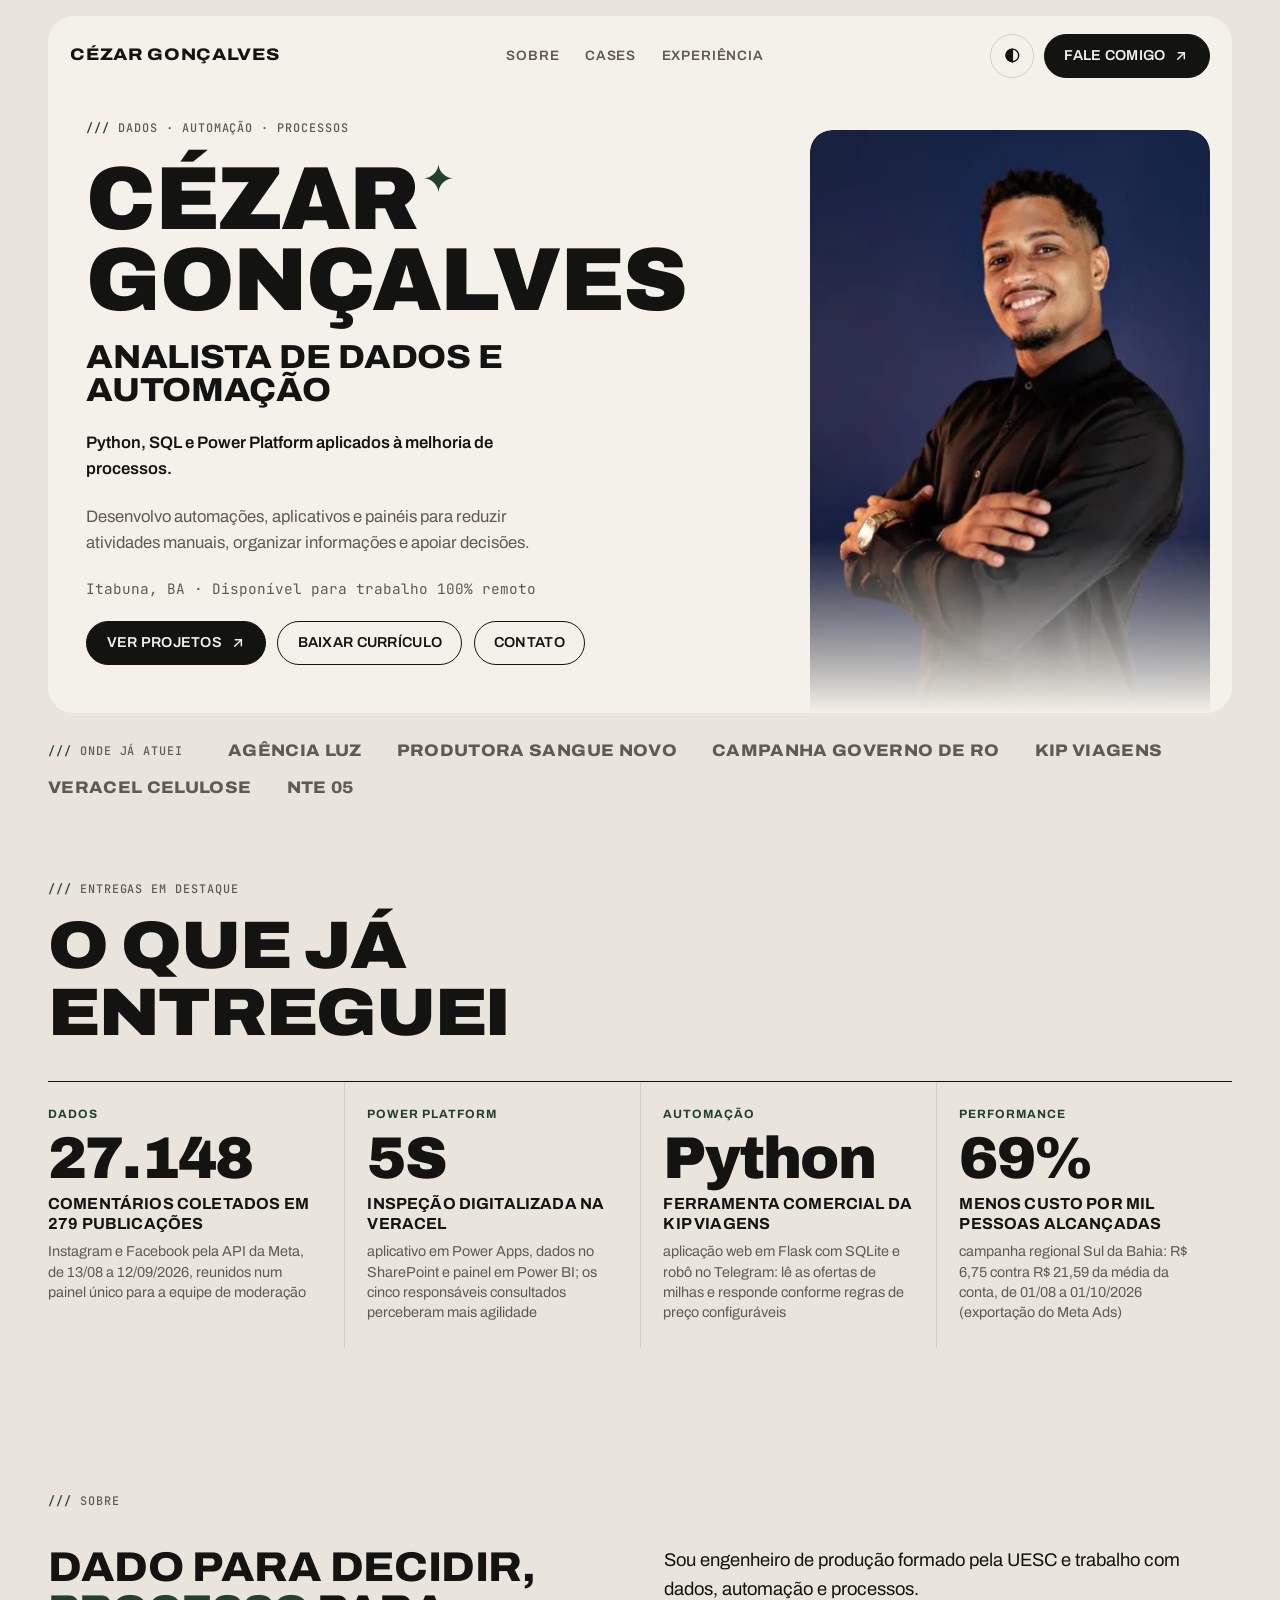
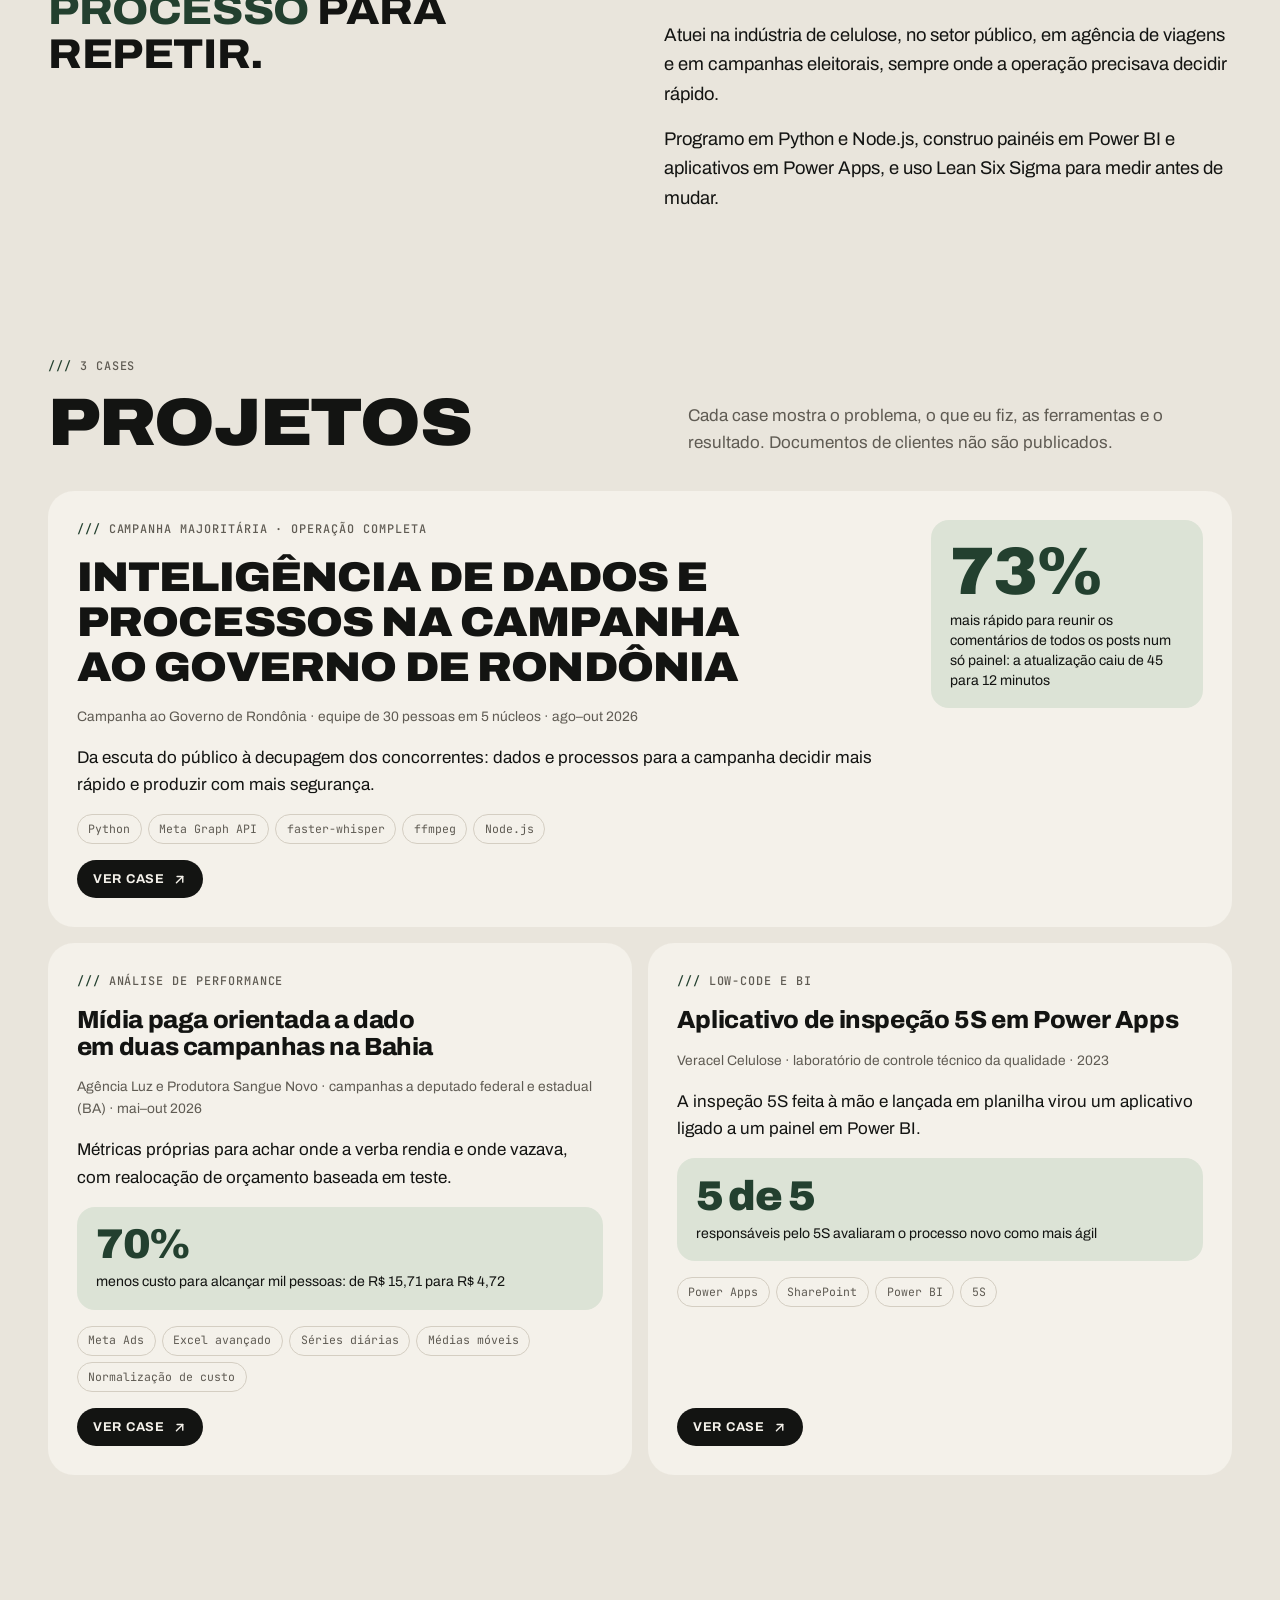
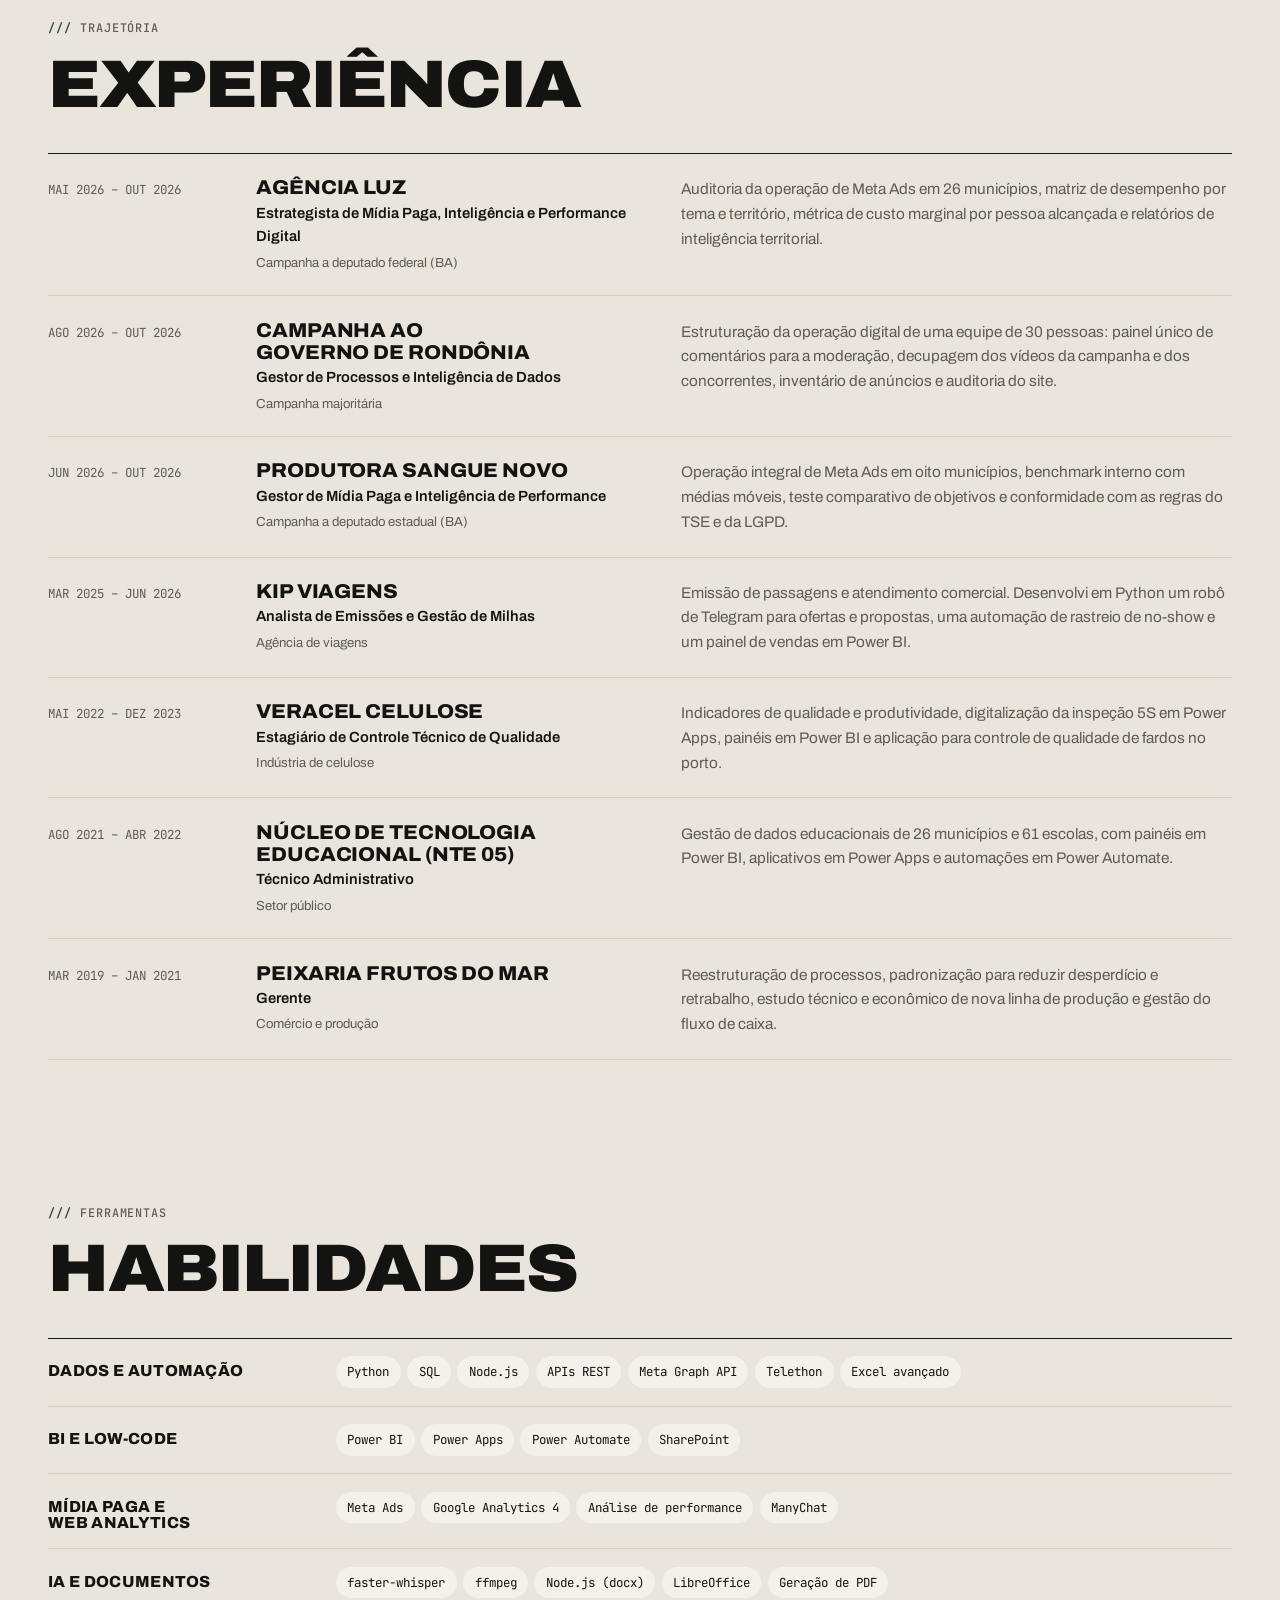
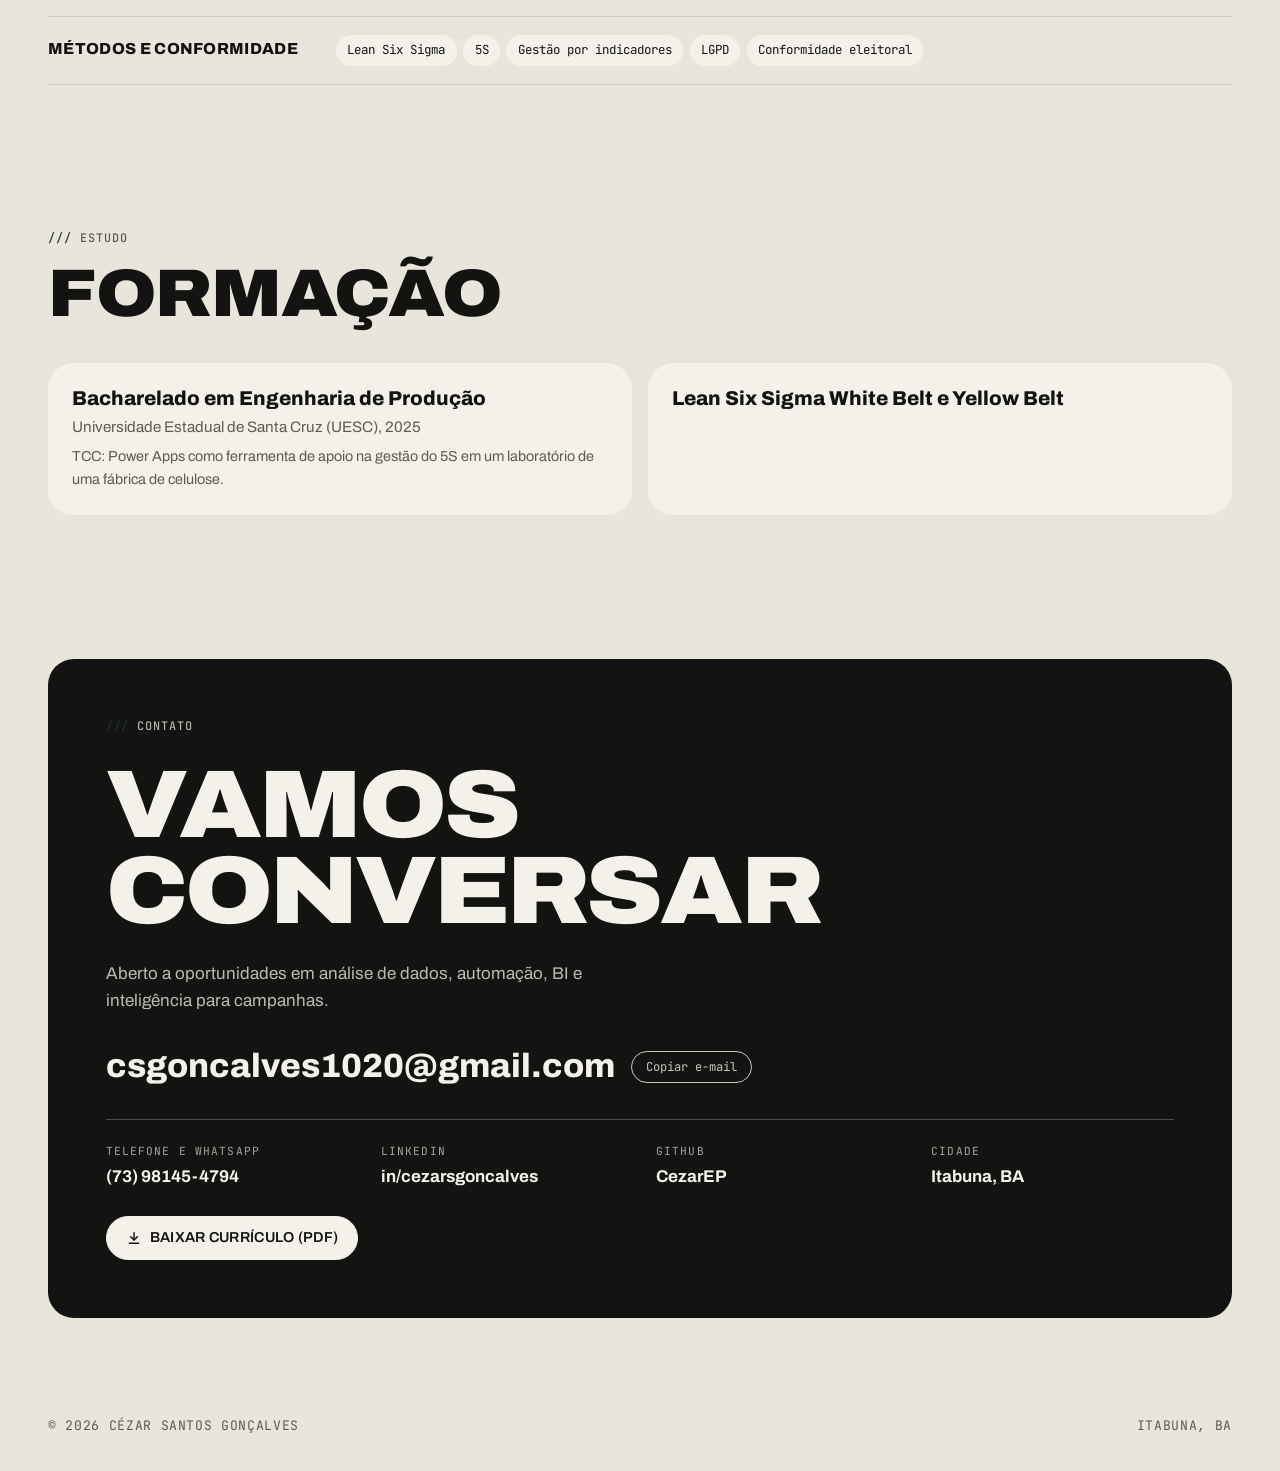
==== index.html @ 94d11a5c "Primeira tela: novo posicionamento e destaques por competência Título Analista de Dados e Automação," ====
<!doctype html>
<html lang="pt-BR">
<head>
<meta charset="utf-8">
<meta name="viewport" content="width=device-width, initial-scale=1, viewport-fit=cover">
<title>Cézar Santos Gonçalves · Analista de Dados e Automação</title>
<meta name="description" content="Portfólio de Cézar Santos Gonçalves, analista de dados e automação: Python, SQL, Power BI, Power Apps e melhoria de processos. Disponível para trabalho remoto.">
<link rel="canonical" href="https://cezarep.github.io/">
<meta property="og:type" content="website">
<meta property="og:locale" content="pt_BR">
<meta property="og:title" content="Cézar Santos Gonçalves · Analista de Dados e Automação">
<meta property="og:description" content="Portfólio de Cézar Santos Gonçalves, analista de dados e automação: Python, SQL, Power BI, Power Apps e melhoria de processos. Disponível para trabalho remoto.">
<meta property="og:url" content="https://cezarep.github.io/">
<meta property="og:image" content="https://cezarep.github.io/assets/og.jpg">
<meta property="og:image:width" content="1200">
<meta property="og:image:height" content="630">
<meta name="twitter:card" content="summary_large_image">
<meta name="theme-color" content="#E9E5DC">
<link rel="icon" href="assets/favicon.svg" type="image/svg+xml">
<script>try{var t=localStorage.getItem("tema");if(t)document.documentElement.setAttribute("data-theme",t)}catch(e){}</script>
<link rel="preconnect" href="https://fonts.googleapis.com">
<link rel="preconnect" href="https://fonts.gstatic.com" crossorigin>
<link rel="stylesheet" href="https://fonts.googleapis.com/css2?family=Archivo:ital,wdth,wght@0,62..125,400..900;1,100,400&family=JetBrains+Mono:wght@400;500&display=swap">
<link rel="stylesheet" href="assets/estilo.css">
</head>
<body>
<a class="pular" href="#conteudo">Pular para o conteúdo</a>

<header class="topo"><div class="wrap"><div class="cartao">
<div class="nav">
<a class="marca" href="./">Cézar Gonçalves</a>
<nav class="menu" aria-label="Principal"><a href="#sobre">Sobre</a><a href="#cases">Cases</a><a href="#experiencia">Experiência</a></nav>
<div class="nav-acoes"><button class="tema" type="button" aria-label="Alternar tema"><svg viewBox="0 0 24 24" fill="none" stroke="currentColor" stroke-width="2" aria-hidden="true"><circle cx="12" cy="12" r="9"/><path d="M12 3a9 9 0 0 0 0 18z" fill="currentColor"/></svg></button><a class="pill" href="#contato">Fale comigo <svg viewBox="0 0 24 24" fill="none" stroke="currentColor" stroke-width="2.2" stroke-linecap="round" stroke-linejoin="round" aria-hidden="true"><path d="M7 17 17 7"/><path d="M8 7h9v9"/></svg></a></div>
</div>
<div class="hero-grid" id="conteudo">
<div class="hero-txt">
<span class="rotulo">Dados · automação · processos</span>
<h1 class="nome"><span>Cézar<span class="brilho" aria-hidden="true">✦</span></span><span>Gonçalves</span></h1>
<p class="cargo">Analista de Dados e Automação</p>
<p class="complemento">Python, SQL e Power Platform aplicados à melhoria de processos.</p>
<p class="proposta">Desenvolvo automações, aplicativos e painéis para reduzir atividades manuais, organizar informações e apoiar decisões.</p>
<p class="local">Itabuna, BA · Disponível para trabalho 100% remoto</p>
<div class="acoes"><a class="pill" href="#cases">Ver projetos <svg viewBox="0 0 24 24" fill="none" stroke="currentColor" stroke-width="2.2" stroke-linecap="round" stroke-linejoin="round" aria-hidden="true"><path d="M7 17 17 7"/><path d="M8 7h9v9"/></svg></a><a class="pill vazada" href="assets/curriculo-cezar-santos-goncalves.pdf" download>Baixar currículo</a><a class="pill vazada" href="#contato">Contato</a></div>
</div>
<figure class="hero-foto">
<picture>
<source type="image/webp" srcset="assets/foto-220.webp 220w, assets/foto-440.webp 440w" sizes="(max-width: 820px) 272px, 400px">
<img src="assets/foto-440.jpg" width="440" height="641" alt="Foto de Cézar Santos Gonçalves, de camisa preta e braços cruzados, sorrindo" fetchpriority="high">
</picture>
</figure>
</div>
</div>
<div class="empresas"><span class="rotulo">Onde já atuei</span><span class="e">Agência Luz</span><span class="e">Produtora Sangue Novo</span><span class="e">Campanha Governo de RO</span><span class="e">KIP Viagens</span><span class="e">Veracel Celulose</span><span class="e">NTE 05</span></div>
</div></header>

<main>
<section class="secao metricas" aria-label="Entregas em destaque"><div class="wrap">
<div class="cabeca"><div><span class="rotulo">Entregas em destaque</span><h2>O que já entreguei</h2></div></div>
<ul><li><span class="area">Dados</span><span class="valor">27.148</span><span class="titulo">comentários coletados em 279 publicações</span><span class="legenda">Instagram e Facebook pela API da Meta, de 13/08 a 12/09/2026, reunidos num painel único para a equipe de moderação</span></li><li><span class="area">Power Platform</span><span class="valor">5S</span><span class="titulo">inspeção digitalizada na Veracel</span><span class="legenda">aplicativo em Power Apps, dados no SharePoint e painel em Power BI; os cinco responsáveis consultados perceberam mais agilidade</span></li><li><span class="area">Automação</span><span class="valor">Python</span><span class="titulo">ferramenta comercial da KIP Viagens</span><span class="legenda">aplicação web em Flask com SQLite e robô no Telegram: lê as ofertas de milhas e responde conforme regras de preço configuráveis</span></li><li><span class="area">Performance</span><span class="valor">69%</span><span class="titulo">menos custo por mil pessoas alcançadas</span><span class="legenda">campanha regional Sul da Bahia: R$ 6,75 contra R$ 21,59 da média da conta, de 01/08 a 01/10/2026 (exportação do Meta Ads)</span></li></ul>
</div></section>

<section class="secao" id="sobre"><div class="wrap">
<div class="cabeca"><div><span class="rotulo">Sobre</span></div></div>
<div class="sobre"><p class="frase">Dado para decidir, <em>processo</em> para repetir.</p><div class="sobre-texto"><p>Sou engenheiro de produção formado pela UESC e trabalho com dados, automação e processos.</p><p>Atuei na indústria de celulose, no setor público, em agência de viagens e em campanhas eleitorais, sempre onde a operação precisava decidir rápido.</p><p>Programo em Python e Node.js, construo painéis em Power BI e aplicativos em Power Apps, e uso Lean Six Sigma para medir antes de mudar.</p></div></div>
</div></section>

<section class="secao" id="cases"><div class="wrap">
<div class="cabeca"><div><span class="rotulo">3 cases</span><h2>Projetos</h2></div><p class="intro">Cada case mostra o problema, o que eu fiz, as ferramentas e o resultado. Documentos de clientes não são publicados.</p></div>
<div class="cases"><article class="card principal"><div class="corpo"><span class="rotulo">Campanha majoritária · operação completa</span>
<h3><a href="cases/campanha-rondonia.html">Inteligência de dados e processos na campanha ao Governo de Rondônia</a></h3>
<p class="contexto">Campanha ao Governo de Rondônia · equipe de 30 pessoas em 5 núcleos · ago–out 2026</p>
<p class="resumo">Da escuta do público à decupagem dos concorrentes: dados e processos para a campanha decidir mais rápido e produzir com mais segurança.</p></div><div class="destaque"><span class="valor">73%</span><span class="legenda">mais rápido para reunir os comentários de todos os posts num só painel: a atualização caiu de 45 para 12 minutos</span></div><div class="fim"><ul class="chips"><li>Python</li><li>Meta Graph API</li><li>faster-whisper</li><li>ffmpeg</li><li>Node.js</li></ul><span class="ver" aria-hidden="true">Ver case <svg viewBox="0 0 24 24" fill="none" stroke="currentColor" stroke-width="2.2" stroke-linecap="round" stroke-linejoin="round" aria-hidden="true"><path d="M7 17 17 7"/><path d="M8 7h9v9"/></svg></span></div></article><article class="card"><span class="rotulo">Análise de performance</span>
<h3><a href="cases/midia-paga.html">Mídia paga orientada a dado em duas campanhas na Bahia</a></h3>
<p class="contexto">Agência Luz e Produtora Sangue Novo · campanhas a deputado federal e estadual (BA) · mai–out 2026</p>
<p class="resumo">Métricas próprias para achar onde a verba rendia e onde vazava, com realocação de orçamento baseada em teste.</p><div class="destaque"><span class="valor">70%</span><span class="legenda">menos custo para alcançar mil pessoas: de R$ 15,71 para R$ 4,72</span></div><ul class="chips"><li>Meta Ads</li><li>Excel avançado</li><li>Séries diárias</li><li>Médias móveis</li><li>Normalização de custo</li></ul><span class="ver" aria-hidden="true">Ver case <svg viewBox="0 0 24 24" fill="none" stroke="currentColor" stroke-width="2.2" stroke-linecap="round" stroke-linejoin="round" aria-hidden="true"><path d="M7 17 17 7"/><path d="M8 7h9v9"/></svg></span></article><article class="card"><span class="rotulo">Low-code e BI</span>
<h3><a href="cases/inspecao-5s.html">Aplicativo de inspeção 5S em Power Apps</a></h3>
<p class="contexto">Veracel Celulose · laboratório de controle técnico da qualidade · 2023</p>
<p class="resumo">A inspeção 5S feita à mão e lançada em planilha virou um aplicativo ligado a um painel em Power BI.</p><div class="destaque"><span class="valor">5 de 5</span><span class="legenda">responsáveis pelo 5S avaliaram o processo novo como mais ágil</span></div><ul class="chips"><li>Power Apps</li><li>SharePoint</li><li>Power BI</li><li>5S</li></ul><span class="ver" aria-hidden="true">Ver case <svg viewBox="0 0 24 24" fill="none" stroke="currentColor" stroke-width="2.2" stroke-linecap="round" stroke-linejoin="round" aria-hidden="true"><path d="M7 17 17 7"/><path d="M8 7h9v9"/></svg></span></article></div>
</div></section>

<section class="secao" id="experiencia"><div class="wrap">
<div class="cabeca"><div><span class="rotulo">Trajetória</span><h2>Experiência</h2></div></div>
<ol class="tempo"><li><span class="periodo">mai 2026 – out 2026</span><div class="quem"><h3>Agência Luz</h3>
<span class="cargo-x">Estrategista de Mídia Paga, Inteligência e Performance Digital</span><span class="ctx">Campanha a deputado federal (BA)</span></div><p>Auditoria da operação de Meta Ads em 26 municípios, matriz de desempenho por tema e território, métrica de custo marginal por pessoa alcançada e relatórios de inteligência territorial.</p></li><li><span class="periodo">ago 2026 – out 2026</span><div class="quem"><h3>Campanha ao Governo de Rondônia</h3>
<span class="cargo-x">Gestor de Processos e Inteligência de Dados</span><span class="ctx">Campanha majoritária</span></div><p>Estruturação da operação digital de uma equipe de 30 pessoas: painel único de comentários para a moderação, decupagem dos vídeos da campanha e dos concorrentes, inventário de anúncios e auditoria do site.</p></li><li><span class="periodo">jun 2026 – out 2026</span><div class="quem"><h3>Produtora Sangue Novo</h3>
<span class="cargo-x">Gestor de Mídia Paga e Inteligência de Performance</span><span class="ctx">Campanha a deputado estadual (BA)</span></div><p>Operação integral de Meta Ads em oito municípios, benchmark interno com médias móveis, teste comparativo de objetivos e conformidade com as regras do TSE e da LGPD.</p></li><li><span class="periodo">mar 2025 – jun 2026</span><div class="quem"><h3>KIP Viagens</h3>
<span class="cargo-x">Analista de Emissões e Gestão de Milhas</span><span class="ctx">Agência de viagens</span></div><p>Emissão de passagens e atendimento comercial. Desenvolvi em Python um robô de Telegram para ofertas e propostas, uma automação de rastreio de no-show e um painel de vendas em Power BI.</p></li><li><span class="periodo">mai 2022 – dez 2023</span><div class="quem"><h3>Veracel Celulose</h3>
<span class="cargo-x">Estagiário de Controle Técnico de Qualidade</span><span class="ctx">Indústria de celulose</span></div><p>Indicadores de qualidade e produtividade, digitalização da inspeção 5S em Power Apps, painéis em Power BI e aplicação para controle de qualidade de fardos no porto.</p></li><li><span class="periodo">ago 2021 – abr 2022</span><div class="quem"><h3>Núcleo de Tecnologia Educacional (NTE 05)</h3>
<span class="cargo-x">Técnico Administrativo</span><span class="ctx">Setor público</span></div><p>Gestão de dados educacionais de 26 municípios e 61 escolas, com painéis em Power BI, aplicativos em Power Apps e automações em Power Automate.</p></li><li><span class="periodo">mar 2019 – jan 2021</span><div class="quem"><h3>Peixaria Frutos do Mar</h3>
<span class="cargo-x">Gerente</span><span class="ctx">Comércio e produção</span></div><p>Reestruturação de processos, padronização para reduzir desperdício e retrabalho, estudo técnico e econômico de nova linha de produção e gestão do fluxo de caixa.</p></li></ol>
</div></section>

<section class="secao" id="habilidades"><div class="wrap">
<div class="cabeca"><div><span class="rotulo">Ferramentas</span><h2>Habilidades</h2></div></div>
<div class="grupos"><div class="grupo"><h3>Dados e automação</h3><ul class="chips"><li>Python</li><li>SQL</li><li>Node.js</li><li>APIs REST</li><li>Meta Graph API</li><li>Telethon</li><li>Excel avançado</li></ul></div><div class="grupo"><h3>BI e low-code</h3><ul class="chips"><li>Power BI</li><li>Power Apps</li><li>Power Automate</li><li>SharePoint</li></ul></div><div class="grupo"><h3>Mídia paga e web analytics</h3><ul class="chips"><li>Meta Ads</li><li>Google Analytics 4</li><li>Análise de performance</li><li>ManyChat</li></ul></div><div class="grupo"><h3>IA e documentos</h3><ul class="chips"><li>faster-whisper</li><li>ffmpeg</li><li>Node.js (docx)</li><li>LibreOffice</li><li>Geração de PDF</li></ul></div><div class="grupo"><h3>Métodos e conformidade</h3><ul class="chips"><li>Lean Six Sigma</li><li>5S</li><li>Gestão por indicadores</li><li>LGPD</li><li>Conformidade eleitoral</li></ul></div></div>
</div></section>

<section class="secao" id="formacao"><div class="wrap">
<div class="cabeca"><div><span class="rotulo">Estudo</span><h2>Formação</h2></div></div>
<ul class="formacao"><li><h3>Bacharelado em Engenharia de Produção</h3><span class="inst">Universidade Estadual de Santa Cruz (UESC), 2025</span><span class="det">TCC: Power Apps como ferramenta de apoio na gestão do 5S em um laboratório de uma fábrica de celulose.</span></li><li><h3>Lean Six Sigma White Belt e Yellow Belt</h3></li></ul>
</div></section>

<section class="secao" id="contato"><div class="wrap"><div class="contato-bloco">
<span class="rotulo">Contato</span>
<h2>Vamos<br>conversar</h2>
<p class="intro">Aberto a oportunidades em análise de dados, automação, BI e inteligência para campanhas.</p>
<div class="email-linha"><a class="email" href="mailto:csgoncalves1020@gmail.com">csgoncalves1020@gmail.com</a><button class="copiar" type="button" data-copiar="csgoncalves1020@gmail.com">Copiar e-mail</button></div>
<ul class="canais">
<li><span class="k">Telefone e WhatsApp</span><a href="https://wa.me/5573981454794" target="_blank" rel="noopener">(73) 98145-4794</a></li>
<li><span class="k">LinkedIn</span><a href="https://www.linkedin.com/in/cezarsgoncalves/" target="_blank" rel="noopener">in/cezarsgoncalves</a></li>
<li><span class="k">GitHub</span><a href="https://github.com/CezarEP" target="_blank" rel="noopener">CezarEP</a></li>
<li><span class="k">Cidade</span><span class="v">Itabuna, BA</span></li>
</ul>
<a class="pill" href="assets/curriculo-cezar-santos-goncalves.pdf" download><svg viewBox="0 0 24 24" fill="none" stroke="currentColor" stroke-width="2.2" stroke-linecap="round" stroke-linejoin="round" aria-hidden="true"><path d="M12 4v11"/><path d="m7 10 5 5 5-5"/><path d="M5 20h14"/></svg> Baixar currículo (PDF)</a>
</div></div></section>
</main>
<script type="application/ld+json">{"@context": "https://schema.org", "@type": "Person", "name": "Cézar Santos Gonçalves", "jobTitle": "Analista de Dados e Automação", "url": "https://cezarep.github.io/", "email": "mailto:csgoncalves1020@gmail.com", "image": "https://cezarep.github.io/assets/foto-440.jpg", "address": {"@type": "PostalAddress", "addressLocality": "Itabuna", "addressRegion": "BA", "addressCountry": "BR"}, "alumniOf": "Universidade Estadual de Santa Cruz", "sameAs": ["https://www.linkedin.com/in/cezarsgoncalves/", "https://github.com/CezarEP"]}</script>
<footer class="rodape"><div class="wrap">
<span>© 2026 Cézar Santos Gonçalves</span>
<span>Itabuna, BA</span>
</div></footer>
<script src="assets/site.js" defer></script>
</body>
</html>
---- assets/estilo.css ----
/* Layout: editorial em papel creme. Abertura num cartão arredondado com o nome em caixa-alta gigante ao lado da foto em P&B,
   selo circular preto e rótulos "///". Corpo em coluna com cartões claros, números grandes e um bloco de contato escuro. */
:root {
  --bg: #E9E5DC;
  --card: #F4F1EA;
  --ink: #131412;
  --muted: #5F5B53;
  --line: #D4CEC2;
  --accent: #23402F;          /* verde-escuro */
  --accent-soft: #DCE3D6;
  --pill-bg: #131412;
  --pill-fg: #F4F1EA;
  --display: "Archivo", "Arial Black", "Segoe UI", system-ui, sans-serif;
  --body: "Archivo", "Segoe UI", system-ui, -apple-system, sans-serif;
  --mono: "JetBrains Mono", ui-monospace, Consolas, Menlo, monospace;
  --raio: 26px;
}
@media (prefers-color-scheme: dark) {
  :root:not([data-theme="light"]) {
    --bg: #11120F; --card: #1A1C18; --ink: #ECE8DF; --muted: #A39E93; --line: #2E302A;
    --accent: #9CC2A6; --accent-soft: #23302A; --pill-bg: #ECE8DF; --pill-fg: #131412;
    color-scheme: dark;
  }
}
:root[data-theme="dark"] {
  --bg: #11120F; --card: #1A1C18; --ink: #ECE8DF; --muted: #A39E93; --line: #2E302A;
  --accent: #9CC2A6; --accent-soft: #23302A; --pill-bg: #ECE8DF; --pill-fg: #131412;
  color-scheme: dark;
}

*, *::before, *::after { box-sizing: border-box; }
html { scroll-behavior: smooth; }
@media (prefers-reduced-motion: reduce) { html { scroll-behavior: auto; } * { transition: none !important; animation: none !important; } }
body { margin: 0; background: var(--bg); color: var(--ink); font-family: var(--body); font-size: 1.0625rem; line-height: 1.6; -webkit-font-smoothing: antialiased; }
img { max-width: 100%; height: auto; display: block; }
a { color: inherit; }
h1, h2, h3 { font-family: var(--display); line-height: 1; margin: 0; text-wrap: balance; }
p, ul, ol { margin: 0; }
:focus-visible { outline: 2px solid var(--accent); outline-offset: 3px; border-radius: 6px; }
.pular { position: absolute; left: -9999px; }
.pular:focus { left: 16px; top: 16px; z-index: 10; background: var(--card); color: var(--ink); padding: .5rem .9rem; }

.wrap { max-width: 76rem; margin: 0 auto; padding-left: max(16px, env(safe-area-inset-left, 0px)); padding-right: max(16px, env(safe-area-inset-right, 0px)); }
.rotulo { font-family: var(--mono); font-size: .74rem; letter-spacing: .08em; text-transform: uppercase; font-weight: 500; color: var(--muted); }
.rotulo::before { content: "/// "; color: var(--accent); }

/* Pílulas e botões */
.pill { display: inline-flex; align-items: center; gap: .5rem; min-height: 2.75rem; padding: .6rem 1.2rem; border-radius: 999px; background: var(--pill-bg); color: var(--pill-fg); font-weight: 600; font-size: .9rem; text-decoration: none; letter-spacing: .02em; text-transform: uppercase; border: 1px solid var(--pill-bg); cursor: pointer; font-family: var(--body); }
.pill:hover { background: var(--accent); border-color: var(--accent); color: #F4F1EA; }
.pill.vazada { background: transparent; color: var(--ink); border-color: var(--ink); }
.pill.vazada:hover { background: var(--ink); color: var(--bg); }
.pill svg { width: 1rem; height: 1rem; flex: none; }

/* Cartão de abertura e barra de navegação */
.topo { padding-block: 16px 0; }
.cartao { background: var(--card); border-radius: var(--raio); position: relative; overflow: hidden; }
.nav { display: flex; align-items: center; justify-content: space-between; gap: 1rem; padding: 1.1rem 1.4rem; }
.marca { font-family: var(--display); font-weight: 800; font-size: 1.05rem; letter-spacing: .04em; text-transform: uppercase; text-decoration: none; font-variation-settings: "wdth" 115; }
.menu { display: flex; gap: 1.6rem; font-size: .85rem; text-transform: uppercase; letter-spacing: .06em; font-weight: 600; }
.menu a { text-decoration: none; color: var(--muted); }
.menu a:hover { color: var(--ink); }
.nav-acoes { display: flex; align-items: center; gap: .6rem; }
.tema { background: transparent; border: 1px solid var(--line); color: var(--ink); border-radius: 999px; width: 2.75rem; height: 2.75rem; display: grid; place-items: center; cursor: pointer; }
.tema:hover { border-color: var(--ink); }
.tema svg { width: 1.05rem; height: 1.05rem; }
@media (max-width: 820px) { .menu { display: none; } }
@media (max-width: 420px) { .nav .pill { display: none; } }

/* Abertura */
.hero-grid { display: grid; grid-template-columns: 1.15fr .85fr; gap: 1rem 2rem; padding: 1.5rem 1.4rem 0 2.4rem; align-items: end; }
.hero-txt { display: flex; flex-direction: column; gap: 1.3rem; padding-bottom: 3rem; min-width: 0; position: relative; z-index: 2; }
.nome { font-size: clamp(2.5rem, 7vw, 5.8rem); font-weight: 900; text-transform: uppercase; letter-spacing: -.02em; line-height: .9; font-variation-settings: "wdth" 100; }
.nome > span { display: block; white-space: nowrap; }
.brilho { display: inline-block; color: var(--accent); font-size: .45em; vertical-align: .9em; margin-left: .1em; }
.cargo { font-family: var(--display); font-size: clamp(1.3rem, 2.6vw, 2.1rem); font-weight: 800; text-transform: uppercase; letter-spacing: -.01em; line-height: 1; font-variation-settings: "wdth" 108; }
.complemento { font-weight: 600; font-size: 1.04rem; max-width: 30rem; }
.proposta { max-width: 30rem; color: var(--muted); font-size: 1.04rem; }
.local { font-size: .9rem; color: var(--muted); font-family: var(--mono, monospace); }
.acoes { display: flex; flex-wrap: wrap; gap: .7rem; align-items: center; }
.hero-foto { position: relative; margin: 0; align-self: end; justify-self: end; width: min(100%, 25rem); }
.hero-foto img { width: 100%; border-radius: 22px 22px 0 0;
  -webkit-mask-image: linear-gradient(to bottom, #000 70%, transparent 100%); mask-image: linear-gradient(to bottom, #000 70%, transparent 100%); }
.selo { position: absolute; left: -3.2rem; bottom: 22%; width: 7.4rem; height: 7.4rem; border-radius: 50%; background: var(--pill-bg); color: var(--pill-fg); display: grid; place-items: center; text-align: center; text-decoration: none; font-weight: 800; font-size: .74rem; letter-spacing: .06em; text-transform: uppercase; line-height: 1.25; transition: transform .2s; box-shadow: 0 0 0 6px var(--card); }
.selo:hover { transform: rotate(-8deg) scale(1.04); background: var(--accent); color: #F4F1EA; }
.selo svg { width: 1rem; height: 1rem; margin: .2rem auto 0; display: block; }
.stat { position: absolute; right: 1rem; bottom: 1.4rem; background: var(--card); border-radius: 16px; padding: .7rem .9rem; display: flex; flex-direction: column; gap: .1rem; max-width: 11rem; }
.stat b { font-family: var(--display); font-size: 1.7rem; line-height: 1; font-weight: 900; }
.stat span { font-family: var(--mono); font-size: .68rem; text-transform: uppercase; letter-spacing: .05em; color: var(--muted); line-height: 1.3; }
@media (max-width: 820px) {
  .hero-grid { grid-template-columns: 1fr; padding: .5rem 1.2rem 0; }
  .hero-foto { order: -1; justify-self: center; width: min(100%, 17rem); }
  .selo { left: -1.2rem; width: 6.2rem; height: 6.2rem; font-size: .66rem; }
  .stat { right: -.6rem; }
  .hero-txt { padding-bottom: 2.2rem; }
}

/* Faixa de empresas */
.empresas { display: flex; flex-wrap: wrap; align-items: center; gap: .6rem 2.2rem; padding-block: 1.6rem .4rem; }
.empresas .rotulo { margin-right: .6rem; }
.empresas span.e { font-family: var(--display); font-weight: 800; font-size: 1.05rem; color: var(--muted); text-transform: uppercase; letter-spacing: .02em; font-variation-settings: "wdth" 108; }

/* Números */
.metricas ul { list-style: none; padding: 0; display: grid; grid-template-columns: repeat(4, 1fr); gap: 0; border-top: 1px solid var(--ink); }
.metricas li { padding: 1.4rem 1.4rem 1.6rem 0; display: flex; flex-direction: column; gap: .45rem; min-width: 0; }
.metricas li + li { padding-left: 1.4rem; border-left: 1px solid var(--line); }
.metricas .valor { font-family: var(--display); font-weight: 900; font-size: clamp(2.4rem, 4.6vw, 3.8rem); line-height: .95; letter-spacing: -.03em; font-variant-numeric: tabular-nums; }
.metricas .area { font-size: .75rem; font-weight: 700; text-transform: uppercase; letter-spacing: .08em; color: var(--accent); }
.metricas .titulo { font-weight: 700; font-size: 1rem; line-height: 1.25; text-transform: uppercase; letter-spacing: .01em; }
.metricas .legenda { font-size: .9rem; color: var(--muted); line-height: 1.4; }
@media (max-width: 900px) {
  .metricas ul { grid-template-columns: 1fr 1fr; }
  .metricas li:nth-child(3) { padding-left: 0; border-left: 0; }
  .metricas li:nth-child(n+3) { border-top: 1px solid var(--line); }
}
@media (max-width: 520px) {
  .metricas ul { grid-template-columns: 1fr; }
  .metricas li, .metricas li + li { padding-left: 0; border-left: 0; }
  .metricas li + li { border-top: 1px solid var(--line); }
}

/* Seções */
.secao { padding-block: 4.5rem; }
.cabeca { display: flex; flex-wrap: wrap; align-items: end; justify-content: space-between; gap: 1rem 2rem; margin-bottom: 2.2rem; }
.cabeca > div { display: flex; flex-direction: column; gap: .8rem; min-width: 0; max-width: 46rem; }
.cabeca h2 { font-size: clamp(2.2rem, 5.6vw, 4.2rem); font-weight: 900; text-transform: uppercase; letter-spacing: -.02em; font-variation-settings: "wdth" 110; }
.cabeca .intro { color: var(--muted); max-width: 34rem; }
.sobre { display: grid; grid-template-columns: 1fr 1fr; gap: 2rem 3rem; align-items: start; }
.sobre-texto { display: flex; flex-direction: column; gap: 1rem; font-size: 1.15rem; }
.sobre .frase { font-family: var(--display); font-size: clamp(1.7rem, 3.4vw, 2.6rem); font-weight: 800; line-height: 1.05; text-transform: uppercase; letter-spacing: -.01em; font-variation-settings: "wdth" 108; }
.sobre .frase em { font-style: normal; color: var(--accent); }
@media (max-width: 820px) { .sobre { grid-template-columns: 1fr; } }

/* Cartões de case */
.cases { display: grid; grid-template-columns: 1fr 1fr; gap: 1rem; }
.card { position: relative; background: var(--card); border-radius: var(--raio); padding: 1.8rem; display: flex; flex-direction: column; gap: 1rem; min-width: 0; transition: transform .2s; }
.card:hover { transform: translateY(-3px); }
.card.principal { grid-column: 1 / -1; display: grid; grid-template-columns: 1fr 17rem; grid-template-areas: "corpo destaque" "fim destaque"; gap: 1rem 3rem; align-items: start; }
.card.principal .corpo { grid-area: corpo; display: flex; flex-direction: column; gap: 1rem; min-width: 0; }
.card.principal .destaque { grid-area: destaque; }
.card.principal .fim { grid-area: fim; display: flex; flex-direction: column; gap: 1rem; min-width: 0; }
.card h3 { font-size: 1.55rem; font-weight: 800; letter-spacing: -.015em; line-height: 1.08; }
.card.principal h3 { font-size: clamp(1.8rem, 3.4vw, 2.6rem); font-weight: 900; text-transform: uppercase; letter-spacing: -.02em; font-variation-settings: "wdth" 108; }
.card h3 a { text-decoration: none; }
.card h3 a::after { content: ""; position: absolute; inset: 0; border-radius: var(--raio); }
.card .contexto { font-size: .86rem; color: var(--muted); }
.destaque { display: flex; flex-direction: column; gap: .4rem; padding: 1.1rem 1.2rem; background: var(--accent-soft); border-radius: 18px; }
.destaque .valor { font-family: var(--display); font-weight: 900; font-size: 2.6rem; color: var(--accent); letter-spacing: -.03em; line-height: 1; font-variant-numeric: tabular-nums; }
.card.principal .destaque .valor { font-size: 4.2rem; }
.destaque .legenda { font-size: .88rem; color: var(--ink); line-height: 1.4; }
.chips { display: flex; flex-wrap: wrap; gap: .4rem; list-style: none; padding: 0; }
.chips li { font-family: var(--mono); font-size: .72rem; padding: .3rem .65rem; border: 1px solid var(--line); border-radius: 999px; color: var(--muted); }
.ver { margin-top: auto; align-self: flex-start; font-weight: 700; font-size: .8rem; text-transform: uppercase; letter-spacing: .06em; display: inline-flex; gap: .45rem; align-items: center; padding: .55rem 1rem; border-radius: 999px; background: var(--pill-bg); color: var(--pill-fg); }
.ver svg { width: .95rem; height: .95rem; flex: none; }
.card:hover .ver { background: var(--accent); color: #F4F1EA; }
@media (max-width: 820px) {
  .cases { grid-template-columns: 1fr; }
  .card.principal { grid-template-columns: 1fr; grid-template-areas: "corpo" "destaque" "fim"; }
}

/* Linha do tempo */
.tempo { list-style: none; padding: 0; border-top: 1px solid var(--ink); }
.tempo li { display: grid; grid-template-columns: 11rem 1fr 1.4fr; gap: .4rem 2rem; padding-block: 1.4rem; border-bottom: 1px solid var(--line); align-items: baseline; }
.tempo .periodo { font-family: var(--mono); font-size: .78rem; color: var(--muted); text-transform: uppercase; font-variant-numeric: tabular-nums; }
.tempo .quem { display: flex; flex-direction: column; gap: .2rem; min-width: 0; }
.tempo h3 { font-size: 1.25rem; font-weight: 800; text-transform: uppercase; letter-spacing: -.005em; line-height: 1.1; font-variation-settings: "wdth" 106; }
.tempo .cargo-x { font-weight: 600; font-size: .92rem; }
.tempo .ctx { font-size: .82rem; color: var(--muted); }
.tempo p { color: var(--muted); font-size: .96rem; min-width: 0; }
@media (max-width: 820px) { .tempo li { grid-template-columns: 1fr; } }

/* Habilidades e formação */
.grupos { display: flex; flex-direction: column; border-top: 1px solid var(--ink); }
.grupo { display: grid; grid-template-columns: 16rem 1fr; gap: .6rem 2rem; padding-block: 1.1rem; border-bottom: 1px solid var(--line); align-items: baseline; }
.grupo h3 { font-size: 1rem; font-weight: 800; text-transform: uppercase; letter-spacing: .02em; }
.grupo .chips li { font-size: .78rem; color: var(--ink); background: var(--card); border-color: transparent; }
@media (max-width: 640px) { .grupo { grid-template-columns: 1fr; } }
.formacao { list-style: none; padding: 0; display: grid; grid-template-columns: 1fr 1fr; gap: 1rem; }
.formacao li { background: var(--card); border-radius: var(--raio); padding: 1.5rem; display: flex; flex-direction: column; gap: .35rem; }
.formacao h3 { font-size: 1.25rem; font-weight: 800; line-height: 1.15; }
.formacao .inst { color: var(--muted); font-size: .95rem; }
.formacao .det { font-size: .9rem; color: var(--muted); }
@media (max-width: 720px) { .formacao { grid-template-columns: 1fr; } }

/* Contato */
.contato-bloco { background: var(--pill-bg); color: var(--pill-fg); border-radius: var(--raio); padding: clamp(1.8rem, 5vw, 3.6rem); display: flex; flex-direction: column; gap: 1.6rem; }
.contato-bloco .rotulo { color: inherit; opacity: .7; }
.contato-bloco h2 { font-size: clamp(2.6rem, 8vw, 6rem); font-weight: 900; text-transform: uppercase; letter-spacing: -.03em; line-height: .9; font-variation-settings: "wdth" 112; }
.contato-bloco .intro { opacity: .75; max-width: 34rem; }
.email-linha { display: flex; flex-wrap: wrap; align-items: center; gap: .8rem 1rem; }
.email { font-family: var(--display); font-size: clamp(1.25rem, 3.6vw, 2.1rem); font-weight: 800; color: inherit; text-decoration: none; overflow-wrap: anywhere; }
.email:hover { text-decoration: underline; text-underline-offset: 6px; }
.copiar { font-family: var(--mono); font-size: .76rem; background: transparent; color: inherit; border: 1px solid currentColor; border-radius: 999px; padding: .45rem .9rem; cursor: pointer; opacity: .8; }
.copiar:hover { opacity: 1; }
.canais { list-style: none; padding: 0; display: grid; grid-template-columns: repeat(auto-fit, minmax(12rem, 1fr)); gap: 1.2rem 2rem; border-top: 1px solid color-mix(in srgb, currentColor 25%, transparent); padding-top: 1.4rem; }
.canais li { display: flex; flex-direction: column; gap: .15rem; min-width: 0; }
.canais .k { font-family: var(--mono); font-size: .7rem; letter-spacing: .1em; text-transform: uppercase; opacity: .65; }
.canais a, .canais span.v { color: inherit; text-decoration: none; font-weight: 700; overflow-wrap: anywhere; }
.canais a:hover { text-decoration: underline; }
.contato-bloco .pill { background: var(--pill-fg); color: var(--pill-bg); border-color: var(--pill-fg); align-self: flex-start; }
.contato-bloco .pill:hover { background: var(--accent); color: #F4F1EA; border-color: var(--accent); }
.rodape { color: var(--muted); font-size: .82rem; }
.rodape .wrap { padding-block: 1.6rem 2.2rem; display: flex; flex-wrap: wrap; justify-content: space-between; gap: .5rem 1.5rem; font-family: var(--mono); text-transform: uppercase; letter-spacing: .05em; }

/* Página de case */
.case-topo { padding: .4rem 2.4rem 2.6rem; display: flex; flex-direction: column; gap: 1.1rem; }
.voltar { color: var(--muted); text-decoration: none; font-size: .85rem; font-weight: 600; text-transform: uppercase; letter-spacing: .05em; }
.voltar:hover { color: var(--ink); }
.case-topo h1 { font-size: clamp(2.2rem, 5.6vw, 4.4rem); font-weight: 900; text-transform: uppercase; letter-spacing: -.025em; line-height: .95; max-width: 18ch; font-variation-settings: "wdth" 108; }
.case-topo .contexto { color: var(--muted); }
.case-destaque { display: flex; flex-wrap: wrap; align-items: baseline; gap: .4rem 1.4rem; margin-top: .6rem; padding-top: 1.2rem; border-top: 1px solid var(--ink); }
.case-destaque .valor { font-family: var(--display); font-weight: 900; color: var(--accent); font-size: clamp(3rem, 8vw, 5.6rem); letter-spacing: -.03em; line-height: .9; font-variant-numeric: tabular-nums; }
.case-destaque .legenda { max-width: 30rem; }
@media (max-width: 820px) { .case-topo { padding: .4rem 1.2rem 2rem; } }
.case-corpo .wrap { display: grid; grid-template-columns: 15rem 1fr; gap: 0 3rem; }
.case-bloco { display: contents; }
.case-bloco > h2 { font-size: 1rem; font-weight: 800; text-transform: uppercase; letter-spacing: .04em; padding-block: 1.9rem; border-top: 1px solid var(--line); }
.case-bloco > div { padding-block: 1.9rem; border-top: 1px solid var(--line); min-width: 0; max-width: 48rem; }
.case-bloco:first-child > h2, .case-bloco:first-child > div { border-top: 1px solid var(--ink); }
.lista { padding-left: 1.2rem; display: flex; flex-direction: column; gap: .75rem; }
.lista.resultados { list-style: none; padding-left: 0; }
.lista.resultados li { position: relative; padding-left: 1.7rem; font-weight: 600; }
.lista.resultados li::before { content: "↗"; position: absolute; left: 0; top: 0; color: var(--accent); font-weight: 800; }
.nota { background: var(--card); border-radius: 18px; padding: 1.1rem 1.3rem; display: flex; flex-direction: column; gap: .5rem; font-size: .95rem; }
.navcases { display: grid; grid-template-columns: 1fr 1fr; gap: 1rem; padding-block: 1rem 3rem; }
.navcases a { display: flex; flex-direction: column; gap: .3rem; padding: 1.2rem 1.4rem; border-radius: var(--raio); background: var(--card); text-decoration: none; min-width: 0; }
.navcases a:hover { background: var(--accent-soft); }
.navcases .k { font-family: var(--mono); font-size: .7rem; letter-spacing: .1em; text-transform: uppercase; color: var(--muted); }
.navcases .t { font-weight: 800; text-transform: uppercase; font-size: .95rem; line-height: 1.2; }
.navcases .prox { text-align: right; grid-column: 2; }
@media (max-width: 820px) {
  .case-corpo .wrap { grid-template-columns: 1fr; }
  .case-bloco > h2 { padding-bottom: .3rem; }
  .case-bloco > div { border-top: 0 !important; padding-top: .4rem; }
  .navcases { grid-template-columns: 1fr; }
  .navcases .prox { grid-column: auto; text-align: left; }
}
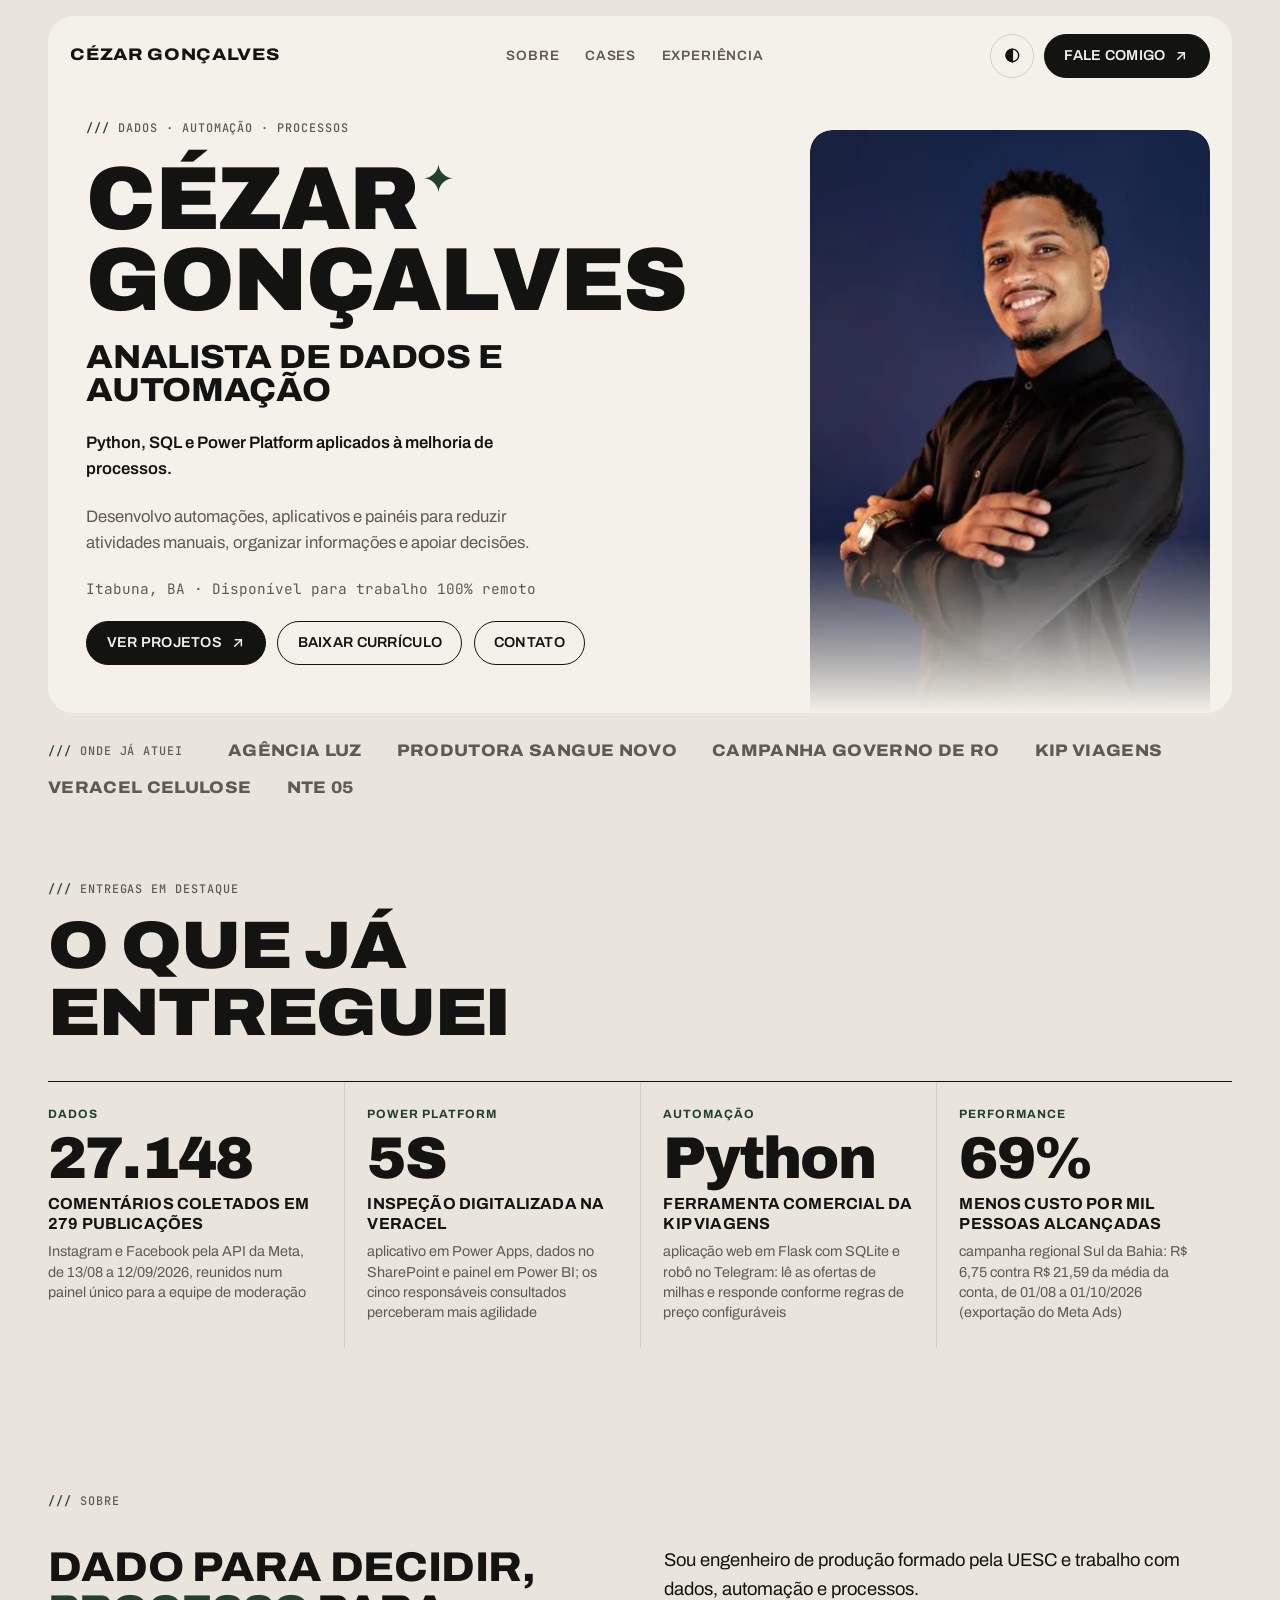
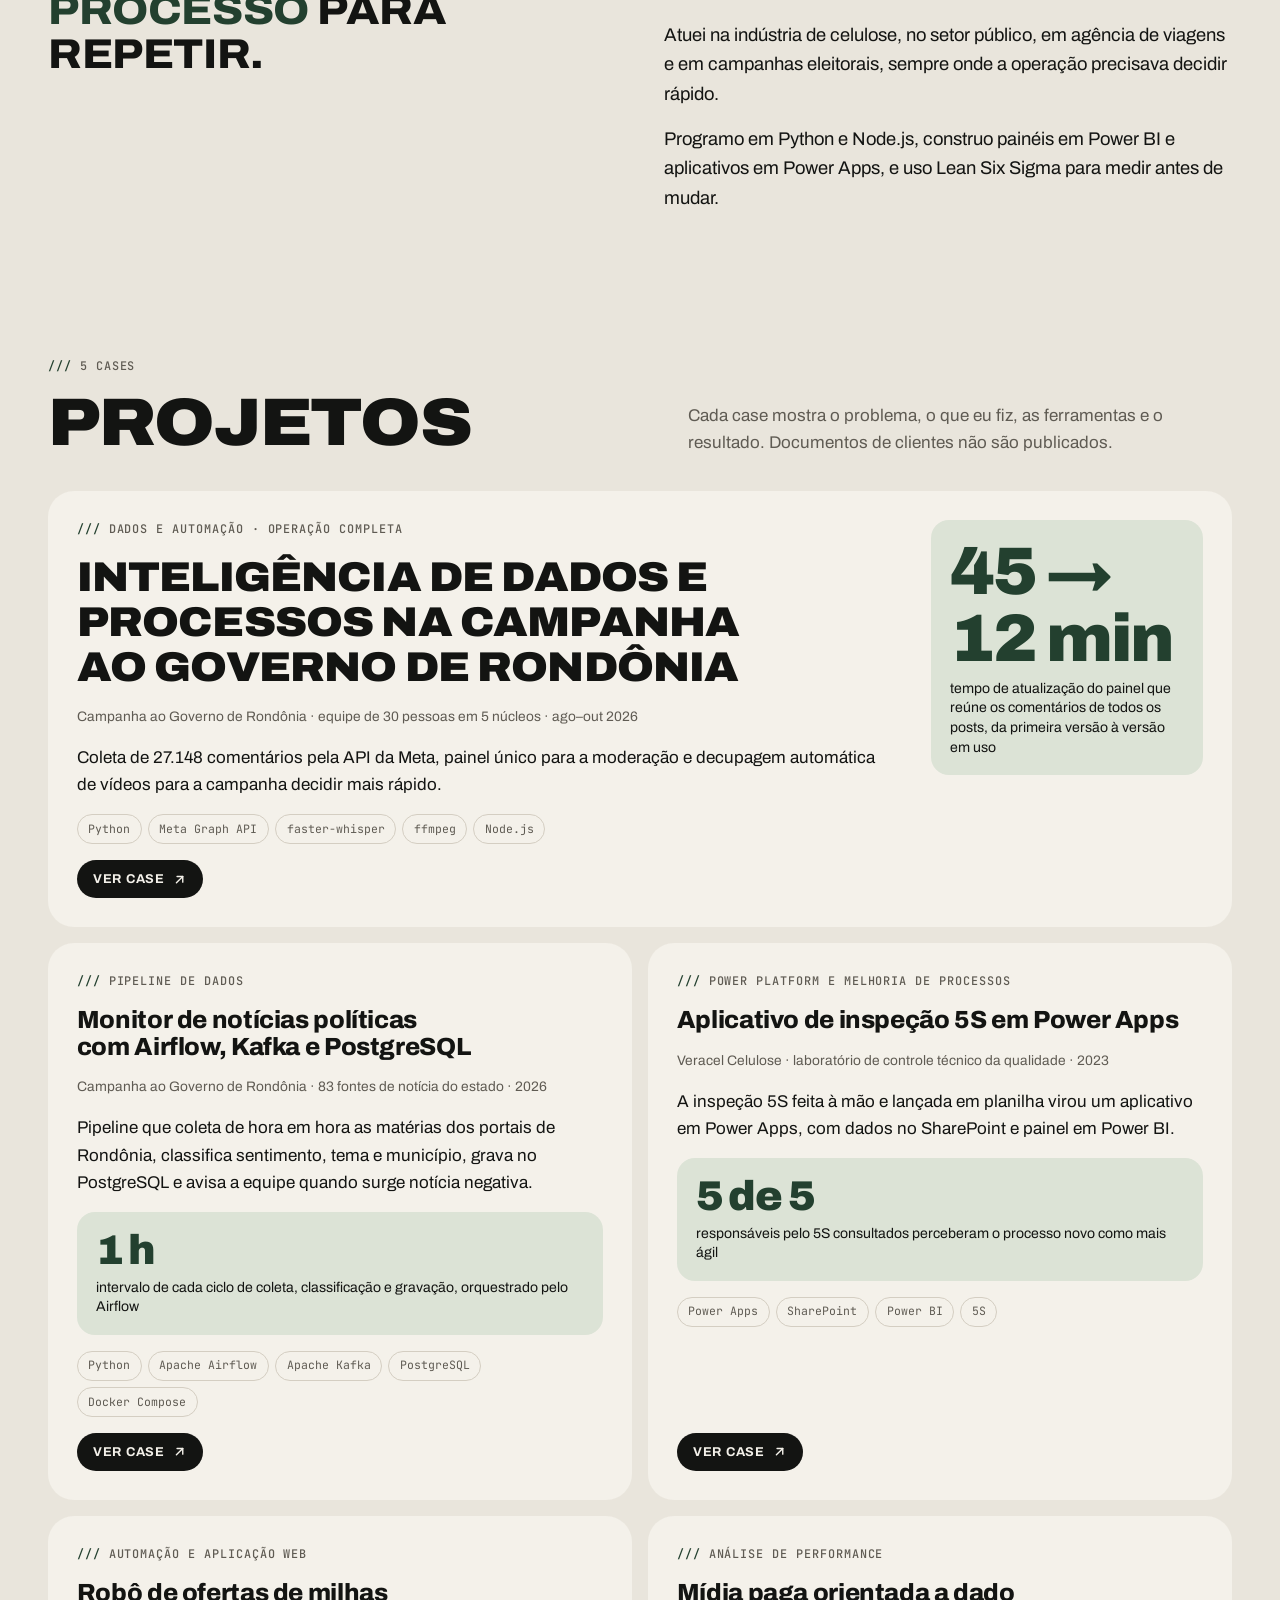
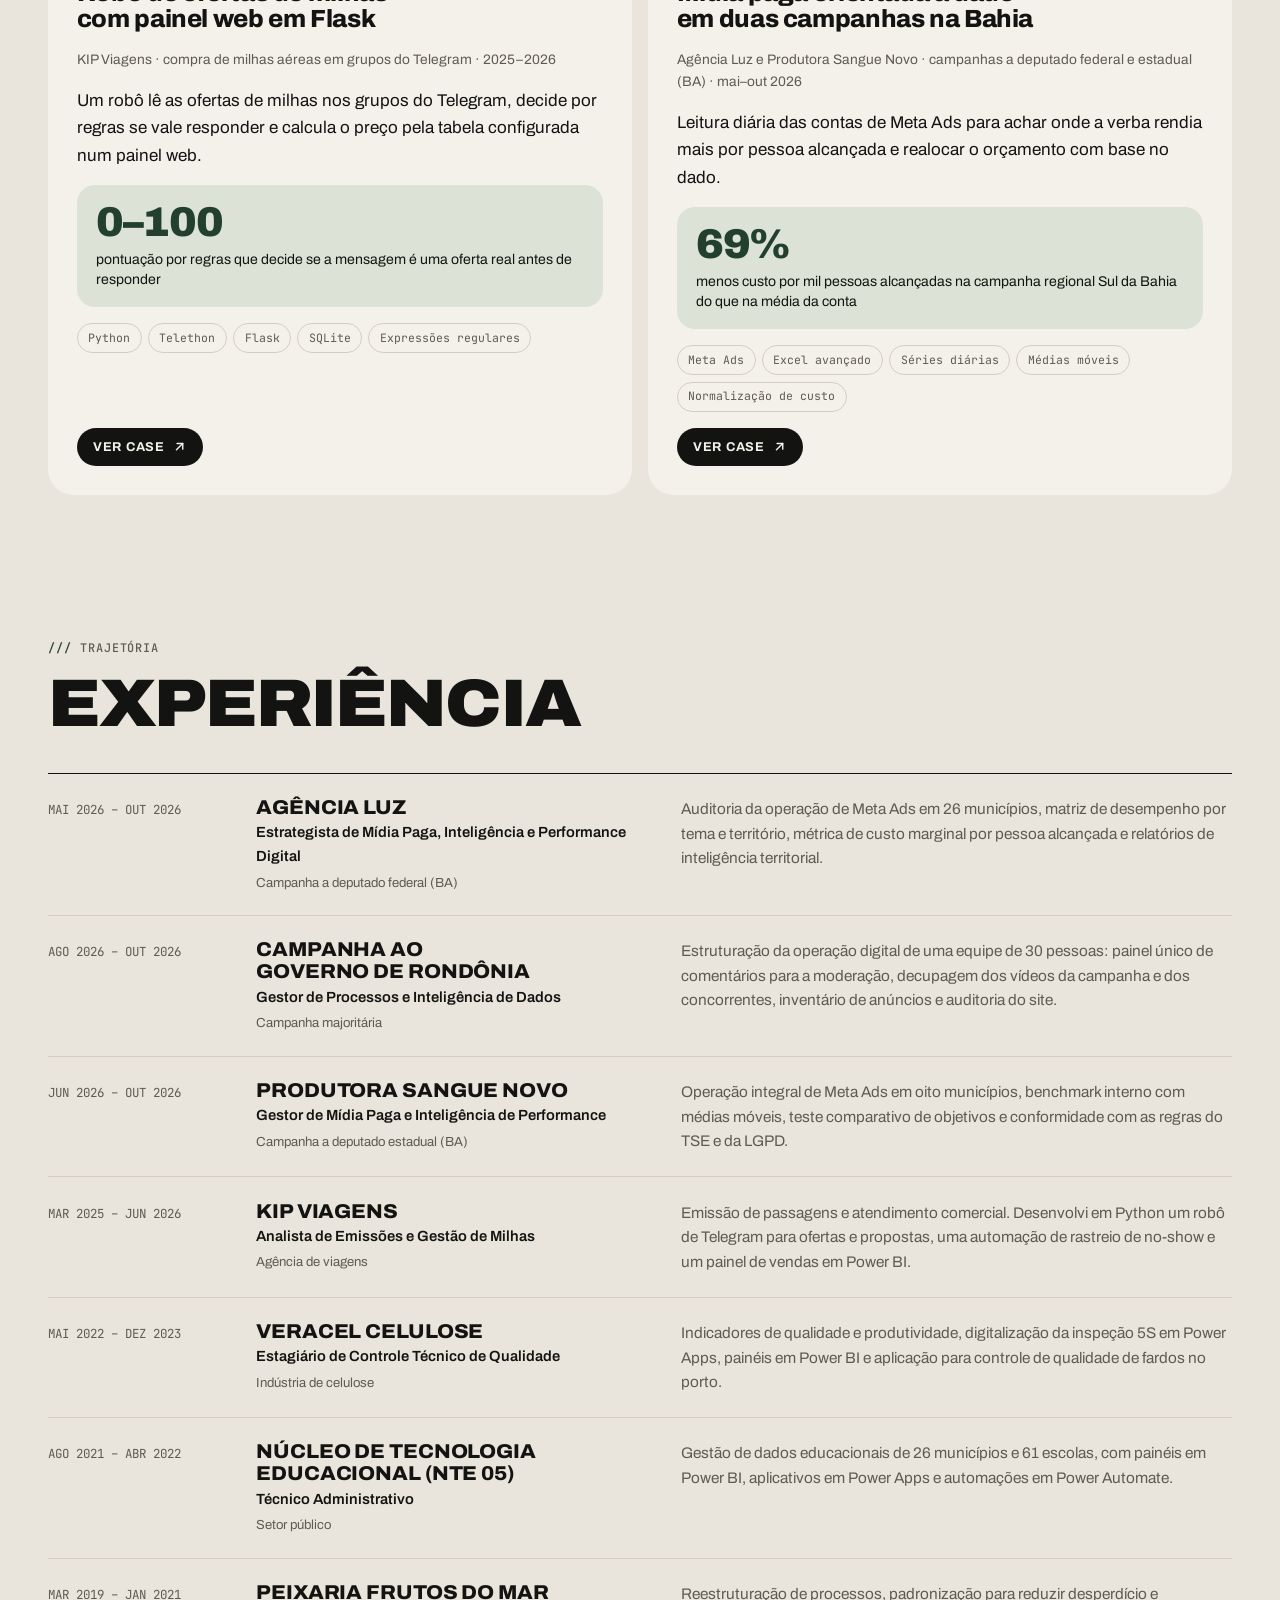
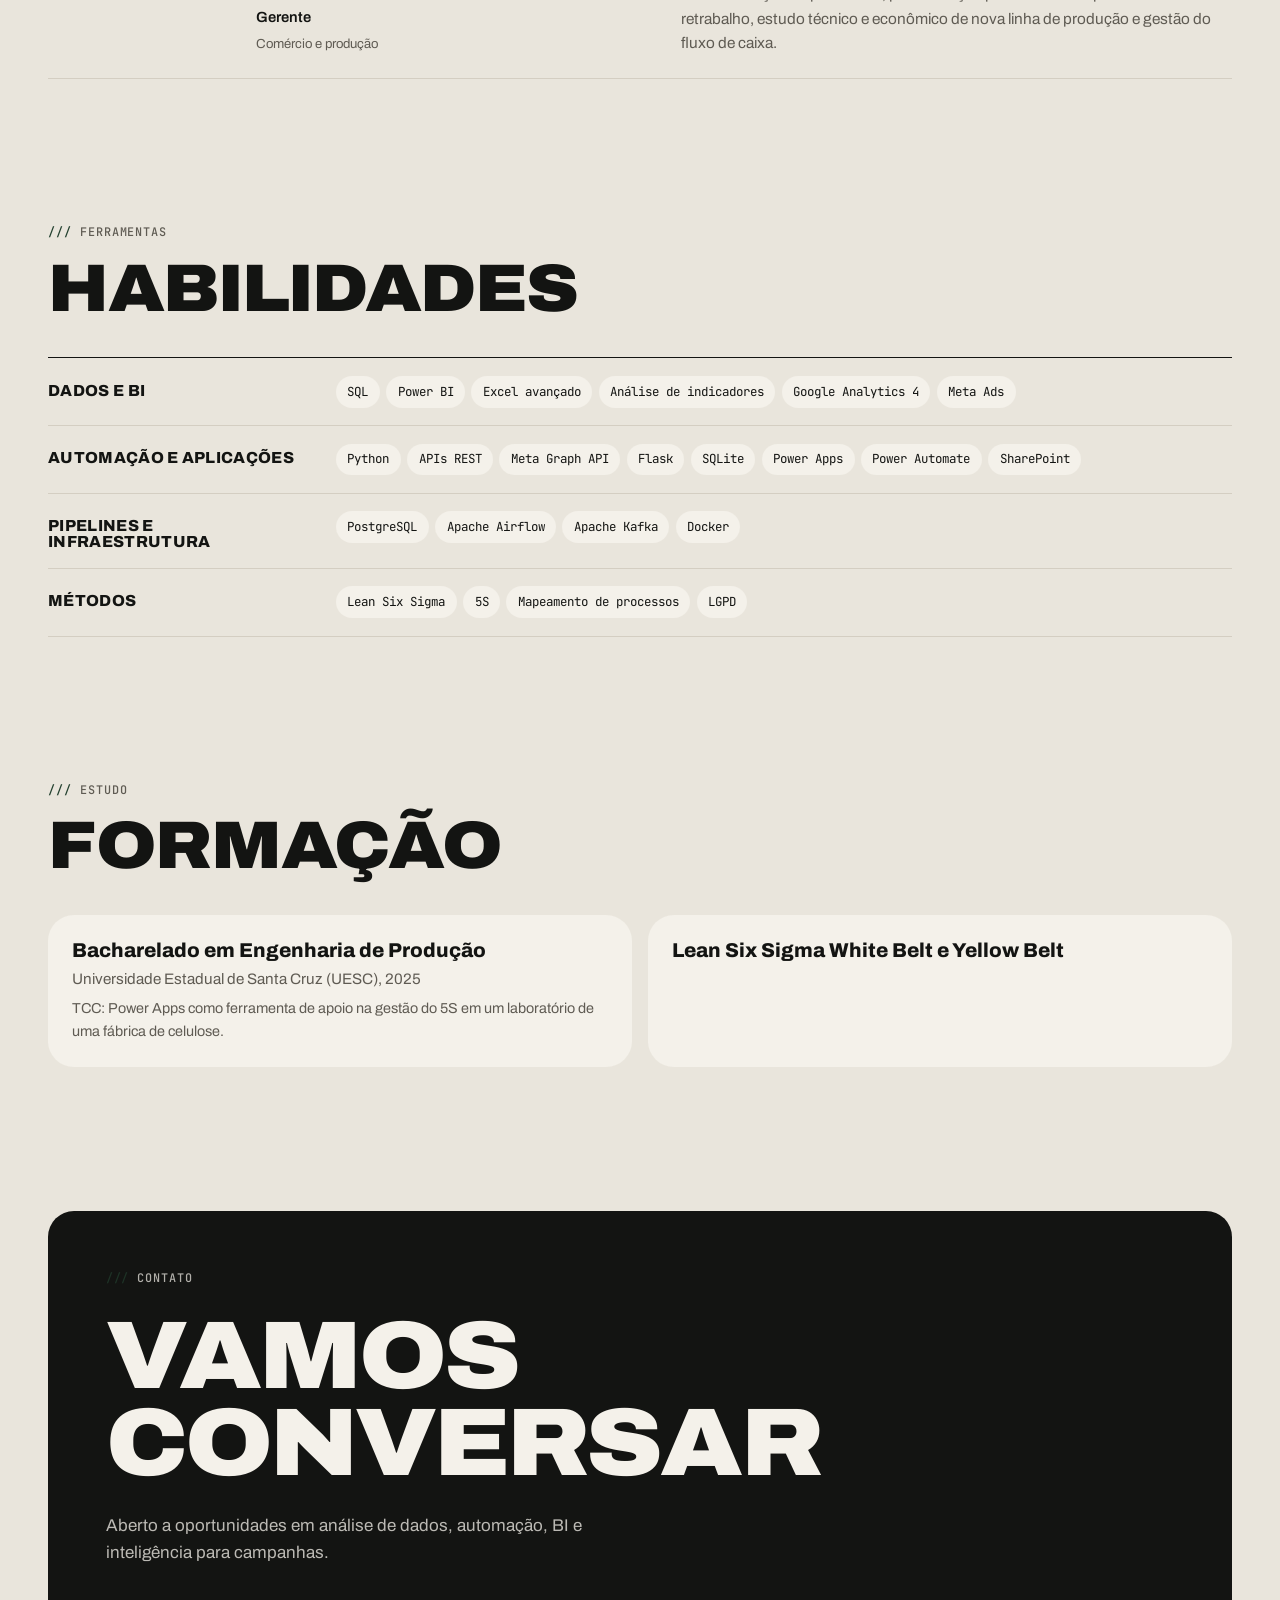
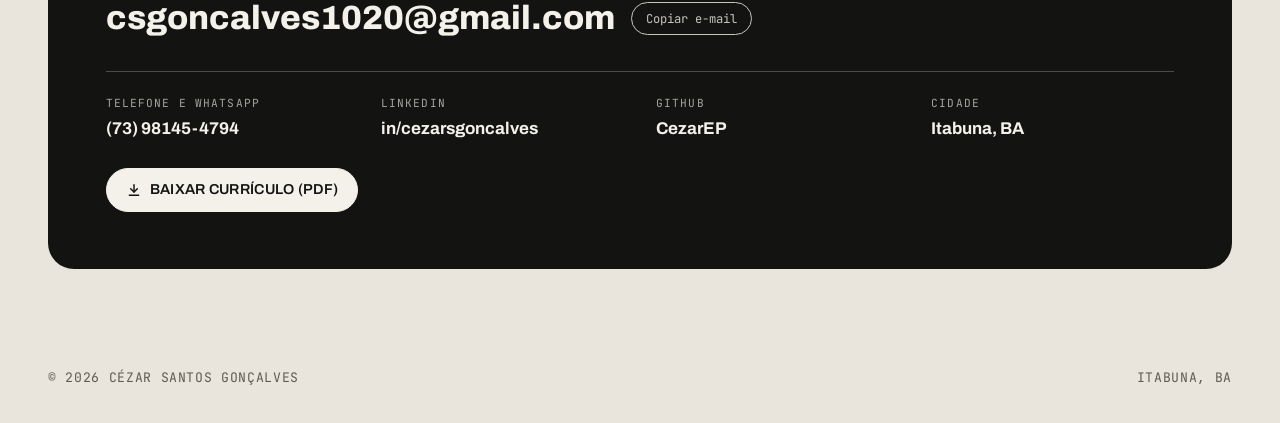
==== commit e709e5a1: "Cases padronizados, Monitor e KIP novos, métricas conferidas - Cases ganham período, papel, status, " ====
--- a/index.html
+++ b/index.html
@@ -65,17 +65,23 @@
 </div></section>
 
 <section class="secao" id="cases"><div class="wrap">
-<div class="cabeca"><div><span class="rotulo">3 cases</span><h2>Projetos</h2></div><p class="intro">Cada case mostra o problema, o que eu fiz, as ferramentas e o resultado. Documentos de clientes não são publicados.</p></div>
-<div class="cases"><article class="card principal"><div class="corpo"><span class="rotulo">Campanha majoritária · operação completa</span>
+<div class="cabeca"><div><span class="rotulo">5 cases</span><h2>Projetos</h2></div><p class="intro">Cada case mostra o problema, o que eu fiz, as ferramentas e o resultado. Documentos de clientes não são publicados.</p></div>
+<div class="cases"><article class="card principal"><div class="corpo"><span class="rotulo">Dados e automação · operação completa</span>
 <h3><a href="cases/campanha-rondonia.html">Inteligência de dados e processos na campanha ao Governo de Rondônia</a></h3>
 <p class="contexto">Campanha ao Governo de Rondônia · equipe de 30 pessoas em 5 núcleos · ago–out 2026</p>
-<p class="resumo">Da escuta do público à decupagem dos concorrentes: dados e processos para a campanha decidir mais rápido e produzir com mais segurança.</p></div><div class="destaque"><span class="valor">73%</span><span class="legenda">mais rápido para reunir os comentários de todos os posts num só painel: a atualização caiu de 45 para 12 minutos</span></div><div class="fim"><ul class="chips"><li>Python</li><li>Meta Graph API</li><li>faster-whisper</li><li>ffmpeg</li><li>Node.js</li></ul><span class="ver" aria-hidden="true">Ver case <svg viewBox="0 0 24 24" fill="none" stroke="currentColor" stroke-width="2.2" stroke-linecap="round" stroke-linejoin="round" aria-hidden="true"><path d="M7 17 17 7"/><path d="M8 7h9v9"/></svg></span></div></article><article class="card"><span class="rotulo">Análise de performance</span>
+<p class="resumo">Coleta de 27.148 comentários pela API da Meta, painel único para a moderação e decupagem automática de vídeos para a campanha decidir mais rápido.</p></div><div class="destaque"><span class="valor">45 → 12 min</span><span class="legenda">tempo de atualização do painel que reúne os comentários de todos os posts, da primeira versão à versão em uso</span></div><div class="fim"><ul class="chips"><li>Python</li><li>Meta Graph API</li><li>faster-whisper</li><li>ffmpeg</li><li>Node.js</li></ul><span class="ver" aria-hidden="true">Ver case <svg viewBox="0 0 24 24" fill="none" stroke="currentColor" stroke-width="2.2" stroke-linecap="round" stroke-linejoin="round" aria-hidden="true"><path d="M7 17 17 7"/><path d="M8 7h9v9"/></svg></span></div></article><article class="card"><span class="rotulo">Pipeline de dados</span>
+<h3><a href="cases/monitor-noticias.html">Monitor de notícias políticas com Airflow, Kafka e PostgreSQL</a></h3>
+<p class="contexto">Campanha ao Governo de Rondônia · 83 fontes de notícia do estado · 2026</p>
+<p class="resumo">Pipeline que coleta de hora em hora as matérias dos portais de Rondônia, classifica sentimento, tema e município, grava no PostgreSQL e avisa a equipe quando surge notícia negativa.</p><div class="destaque"><span class="valor">1 h</span><span class="legenda">intervalo de cada ciclo de coleta, classificação e gravação, orquestrado pelo Airflow</span></div><ul class="chips"><li>Python</li><li>Apache Airflow</li><li>Apache Kafka</li><li>PostgreSQL</li><li>Docker Compose</li></ul><span class="ver" aria-hidden="true">Ver case <svg viewBox="0 0 24 24" fill="none" stroke="currentColor" stroke-width="2.2" stroke-linecap="round" stroke-linejoin="round" aria-hidden="true"><path d="M7 17 17 7"/><path d="M8 7h9v9"/></svg></span></article><article class="card"><span class="rotulo">Power Platform e melhoria de processos</span>
+<h3><a href="cases/inspecao-5s.html">Aplicativo de inspeção 5S em Power Apps</a></h3>
+<p class="contexto">Veracel Celulose · laboratório de controle técnico da qualidade · 2023</p>
+<p class="resumo">A inspeção 5S feita à mão e lançada em planilha virou um aplicativo em Power Apps, com dados no SharePoint e painel em Power BI.</p><div class="destaque"><span class="valor">5 de 5</span><span class="legenda">responsáveis pelo 5S consultados perceberam o processo novo como mais ágil</span></div><ul class="chips"><li>Power Apps</li><li>SharePoint</li><li>Power BI</li><li>5S</li></ul><span class="ver" aria-hidden="true">Ver case <svg viewBox="0 0 24 24" fill="none" stroke="currentColor" stroke-width="2.2" stroke-linecap="round" stroke-linejoin="round" aria-hidden="true"><path d="M7 17 17 7"/><path d="M8 7h9v9"/></svg></span></article><article class="card"><span class="rotulo">Automação e aplicação web</span>
+<h3><a href="cases/automacao-kip.html">Robô de ofertas de milhas com painel web em Flask</a></h3>
+<p class="contexto">KIP Viagens · compra de milhas aéreas em grupos do Telegram · 2025–2026</p>
+<p class="resumo">Um robô lê as ofertas de milhas nos grupos do Telegram, decide por regras se vale responder e calcula o preço pela tabela configurada num painel web.</p><div class="destaque"><span class="valor">0–100</span><span class="legenda">pontuação por regras que decide se a mensagem é uma oferta real antes de responder</span></div><ul class="chips"><li>Python</li><li>Telethon</li><li>Flask</li><li>SQLite</li><li>Expressões regulares</li></ul><span class="ver" aria-hidden="true">Ver case <svg viewBox="0 0 24 24" fill="none" stroke="currentColor" stroke-width="2.2" stroke-linecap="round" stroke-linejoin="round" aria-hidden="true"><path d="M7 17 17 7"/><path d="M8 7h9v9"/></svg></span></article><article class="card"><span class="rotulo">Análise de performance</span>
 <h3><a href="cases/midia-paga.html">Mídia paga orientada a dado em duas campanhas na Bahia</a></h3>
 <p class="contexto">Agência Luz e Produtora Sangue Novo · campanhas a deputado federal e estadual (BA) · mai–out 2026</p>
-<p class="resumo">Métricas próprias para achar onde a verba rendia e onde vazava, com realocação de orçamento baseada em teste.</p><div class="destaque"><span class="valor">70%</span><span class="legenda">menos custo para alcançar mil pessoas: de R$ 15,71 para R$ 4,72</span></div><ul class="chips"><li>Meta Ads</li><li>Excel avançado</li><li>Séries diárias</li><li>Médias móveis</li><li>Normalização de custo</li></ul><span class="ver" aria-hidden="true">Ver case <svg viewBox="0 0 24 24" fill="none" stroke="currentColor" stroke-width="2.2" stroke-linecap="round" stroke-linejoin="round" aria-hidden="true"><path d="M7 17 17 7"/><path d="M8 7h9v9"/></svg></span></article><article class="card"><span class="rotulo">Low-code e BI</span>
-<h3><a href="cases/inspecao-5s.html">Aplicativo de inspeção 5S em Power Apps</a></h3>
-<p class="contexto">Veracel Celulose · laboratório de controle técnico da qualidade · 2023</p>
-<p class="resumo">A inspeção 5S feita à mão e lançada em planilha virou um aplicativo ligado a um painel em Power BI.</p><div class="destaque"><span class="valor">5 de 5</span><span class="legenda">responsáveis pelo 5S avaliaram o processo novo como mais ágil</span></div><ul class="chips"><li>Power Apps</li><li>SharePoint</li><li>Power BI</li><li>5S</li></ul><span class="ver" aria-hidden="true">Ver case <svg viewBox="0 0 24 24" fill="none" stroke="currentColor" stroke-width="2.2" stroke-linecap="round" stroke-linejoin="round" aria-hidden="true"><path d="M7 17 17 7"/><path d="M8 7h9v9"/></svg></span></article></div>
+<p class="resumo">Leitura diária das contas de Meta Ads para achar onde a verba rendia mais por pessoa alcançada e realocar o orçamento com base no dado.</p><div class="destaque"><span class="valor">69%</span><span class="legenda">menos custo por mil pessoas alcançadas na campanha regional Sul da Bahia do que na média da conta</span></div><ul class="chips"><li>Meta Ads</li><li>Excel avançado</li><li>Séries diárias</li><li>Médias móveis</li><li>Normalização de custo</li></ul><span class="ver" aria-hidden="true">Ver case <svg viewBox="0 0 24 24" fill="none" stroke="currentColor" stroke-width="2.2" stroke-linecap="round" stroke-linejoin="round" aria-hidden="true"><path d="M7 17 17 7"/><path d="M8 7h9v9"/></svg></span></article></div>
 </div></section>
 
 <section class="secao" id="experiencia"><div class="wrap">
@@ -92,7 +98,7 @@
 
 <section class="secao" id="habilidades"><div class="wrap">
 <div class="cabeca"><div><span class="rotulo">Ferramentas</span><h2>Habilidades</h2></div></div>
-<div class="grupos"><div class="grupo"><h3>Dados e automação</h3><ul class="chips"><li>Python</li><li>SQL</li><li>Node.js</li><li>APIs REST</li><li>Meta Graph API</li><li>Telethon</li><li>Excel avançado</li></ul></div><div class="grupo"><h3>BI e low-code</h3><ul class="chips"><li>Power BI</li><li>Power Apps</li><li>Power Automate</li><li>SharePoint</li></ul></div><div class="grupo"><h3>Mídia paga e web analytics</h3><ul class="chips"><li>Meta Ads</li><li>Google Analytics 4</li><li>Análise de performance</li><li>ManyChat</li></ul></div><div class="grupo"><h3>IA e documentos</h3><ul class="chips"><li>faster-whisper</li><li>ffmpeg</li><li>Node.js (docx)</li><li>LibreOffice</li><li>Geração de PDF</li></ul></div><div class="grupo"><h3>Métodos e conformidade</h3><ul class="chips"><li>Lean Six Sigma</li><li>5S</li><li>Gestão por indicadores</li><li>LGPD</li><li>Conformidade eleitoral</li></ul></div></div>
+<div class="grupos"><div class="grupo"><h3>Dados e BI</h3><ul class="chips"><li>SQL</li><li>Power BI</li><li>Excel avançado</li><li>Análise de indicadores</li><li>Google Analytics 4</li><li>Meta Ads</li></ul></div><div class="grupo"><h3>Automação e aplicações</h3><ul class="chips"><li>Python</li><li>APIs REST</li><li>Meta Graph API</li><li>Flask</li><li>SQLite</li><li>Power Apps</li><li>Power Automate</li><li>SharePoint</li></ul></div><div class="grupo"><h3>Pipelines e infraestrutura</h3><ul class="chips"><li>PostgreSQL</li><li>Apache Airflow</li><li>Apache Kafka</li><li>Docker</li></ul></div><div class="grupo"><h3>Métodos</h3><ul class="chips"><li>Lean Six Sigma</li><li>5S</li><li>Mapeamento de processos</li><li>LGPD</li></ul></div></div>
 </div></section>
 
 <section class="secao" id="formacao"><div class="wrap">
--- a/assets/estilo.css
+++ b/assets/estilo.css
@@ -215,7 +215,22 @@
 .case-bloco { display: contents; }
 .case-bloco > h2 { font-size: 1rem; font-weight: 800; text-transform: uppercase; letter-spacing: .04em; padding-block: 1.9rem; border-top: 1px solid var(--line); }
 .case-bloco > div { padding-block: 1.9rem; border-top: 1px solid var(--line); min-width: 0; max-width: 48rem; }
-.case-bloco:first-child > h2, .case-bloco:first-child > div { border-top: 1px solid var(--ink); }
+.case-bloco:first-of-type > h2, .case-bloco:first-of-type > div { border-top: 1px solid var(--ink); }
+.ficha { grid-column: 1 / -1; display: grid; grid-template-columns: repeat(auto-fit, minmax(13rem, 1fr)); gap: 1rem 2rem; padding-block: 0 2rem; margin: 0; }
+.ficha dt { font-family: var(--mono); font-size: .7rem; letter-spacing: .1em; text-transform: uppercase; color: var(--muted); }
+.ficha dd { margin: .3rem 0 0; font-weight: 600; }
+.fluxo { list-style: none; padding: 0; margin: 0 0 1.4rem; display: flex; flex-direction: column; gap: 0; counter-reset: etapa; }
+.fluxo li { position: relative; display: flex; flex-direction: column; gap: .2rem; padding: .9rem 1.1rem .9rem 3.2rem; background: var(--card); border-radius: 14px; counter-increment: etapa; }
+.fluxo li + li { margin-top: 1.4rem; }
+.fluxo li + li::before { content: "↓"; position: absolute; top: -1.35rem; left: 1.35rem; color: var(--accent); font-weight: 800; }
+.fluxo li::after { content: counter(etapa); position: absolute; left: 1rem; top: .9rem; width: 1.5rem; height: 1.5rem; border-radius: 50%; background: var(--accent); color: var(--bg); font-size: .8rem; font-weight: 800; display: grid; place-items: center; }
+.fluxo .etapa { font-weight: 800; }
+.fluxo .det { color: var(--muted); font-size: .95rem; }
+.medicao { margin-top: 1rem; font-size: .95rem; color: var(--muted); }
+.case-bloco h3.sub { font-size: 1.05rem; font-weight: 800; margin-bottom: .5rem; }
+.codigo { margin: 0; }
+.codigo pre { overflow-x: auto; background: var(--card); border: 1px solid var(--line); border-radius: 14px; padding: 1rem 1.1rem; font-family: var(--mono); font-size: .82rem; line-height: 1.55; }
+.codigo figcaption { margin-top: .6rem; font-size: .88rem; color: var(--muted); }
 .lista { padding-left: 1.2rem; display: flex; flex-direction: column; gap: .75rem; }
 .lista.resultados { list-style: none; padding-left: 0; }
 .lista.resultados li { position: relative; padding-left: 1.7rem; font-weight: 600; }
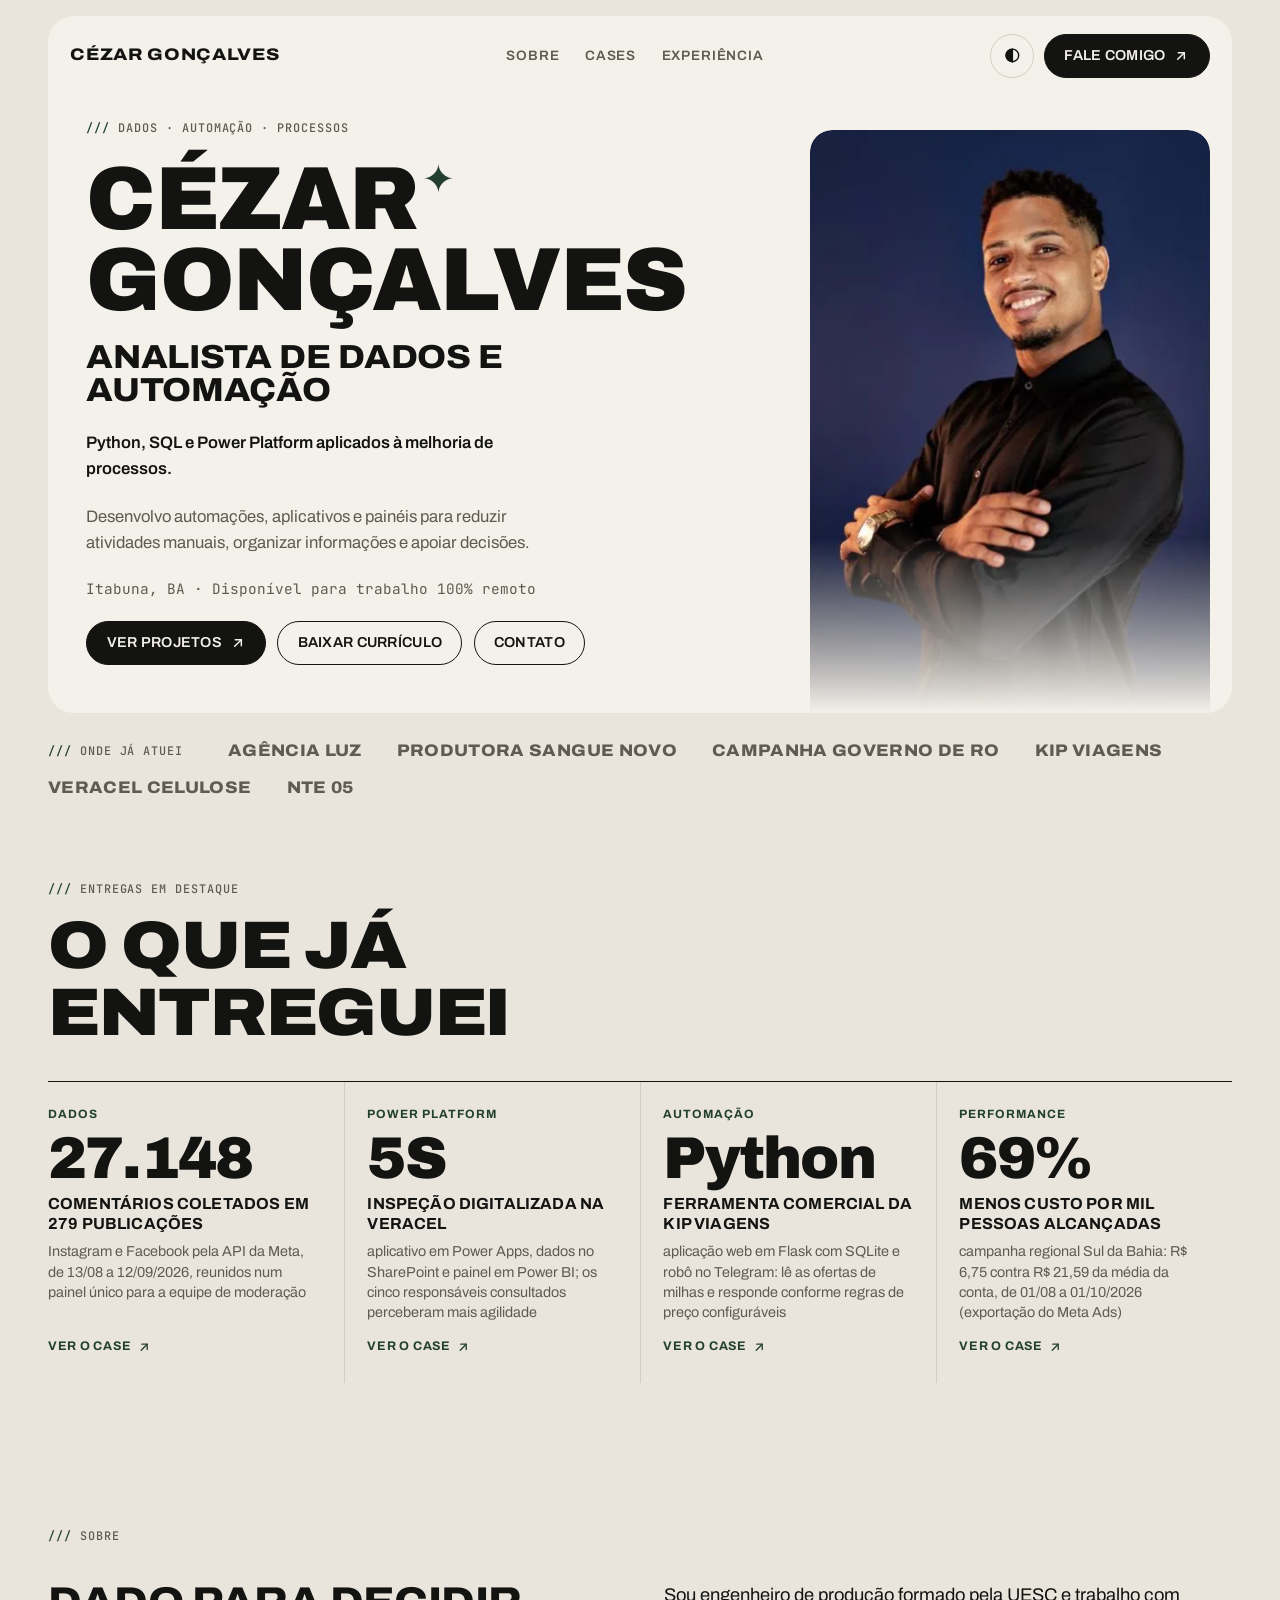
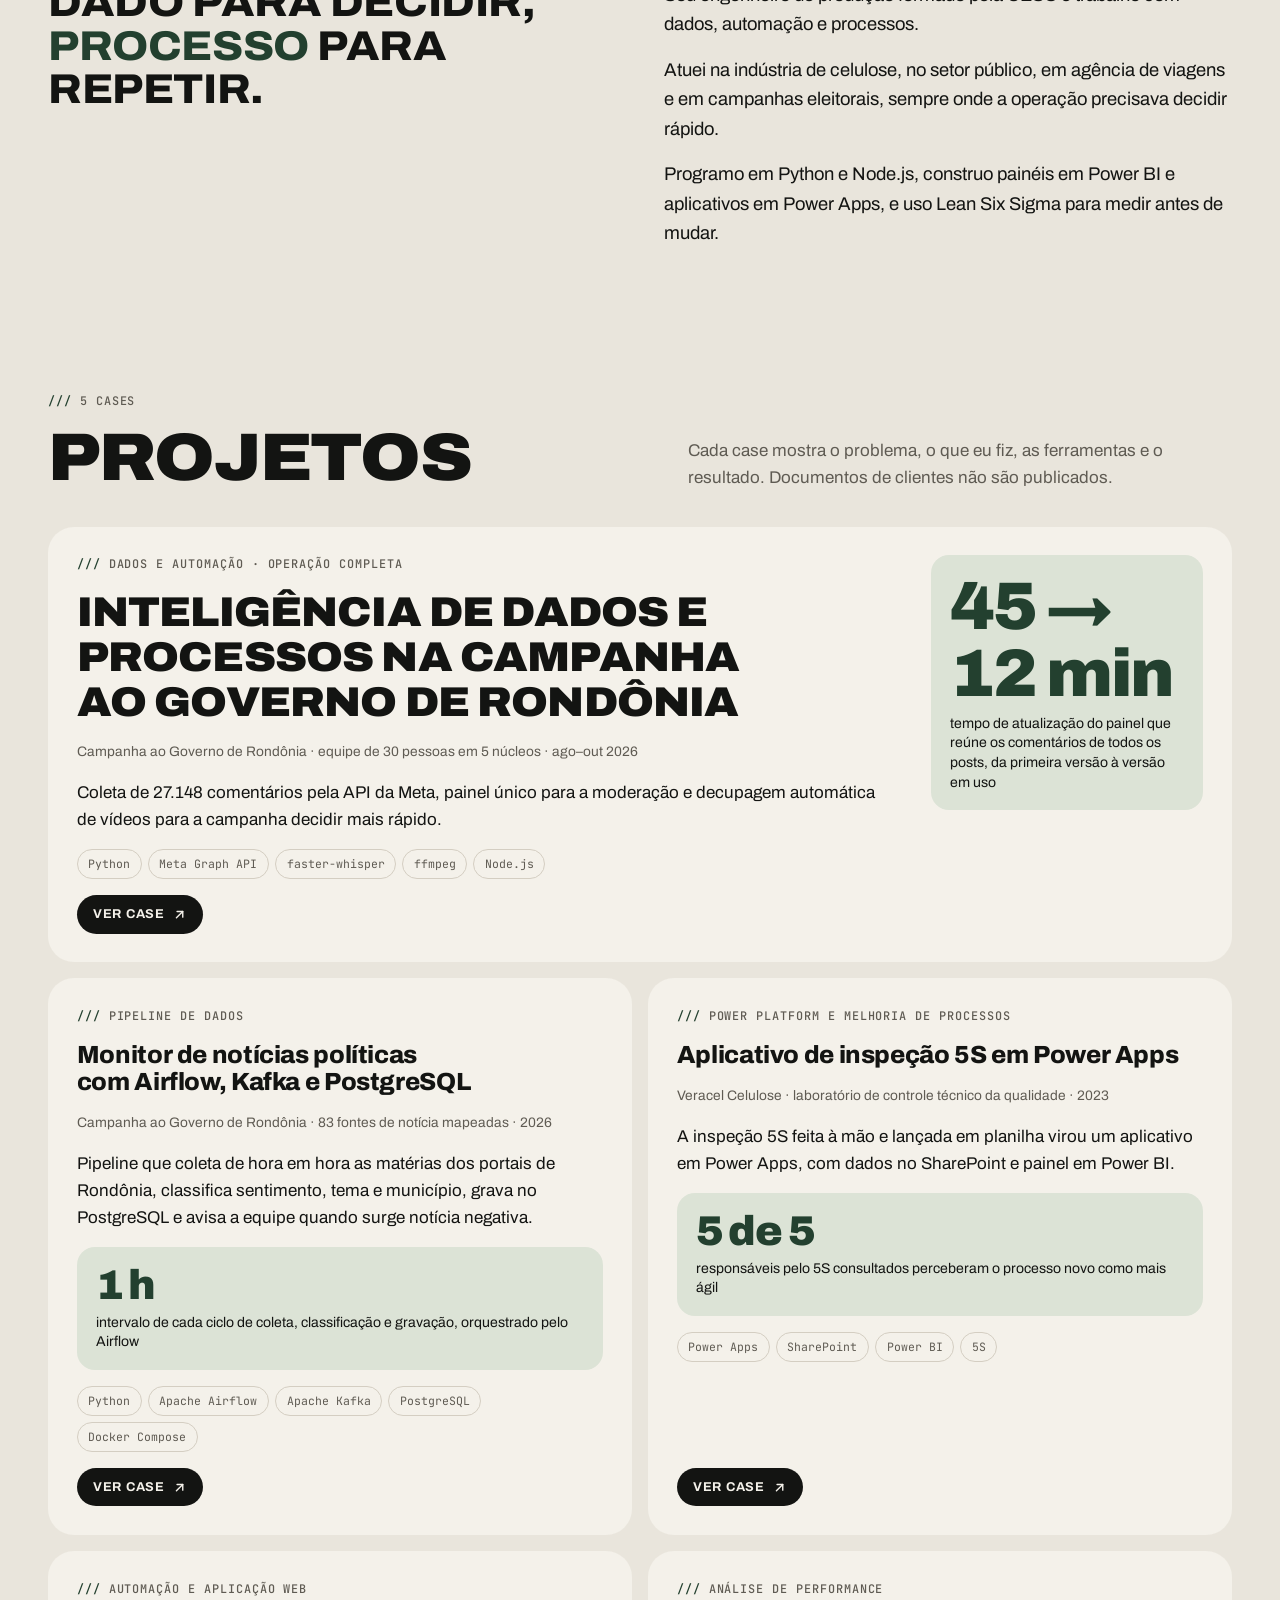
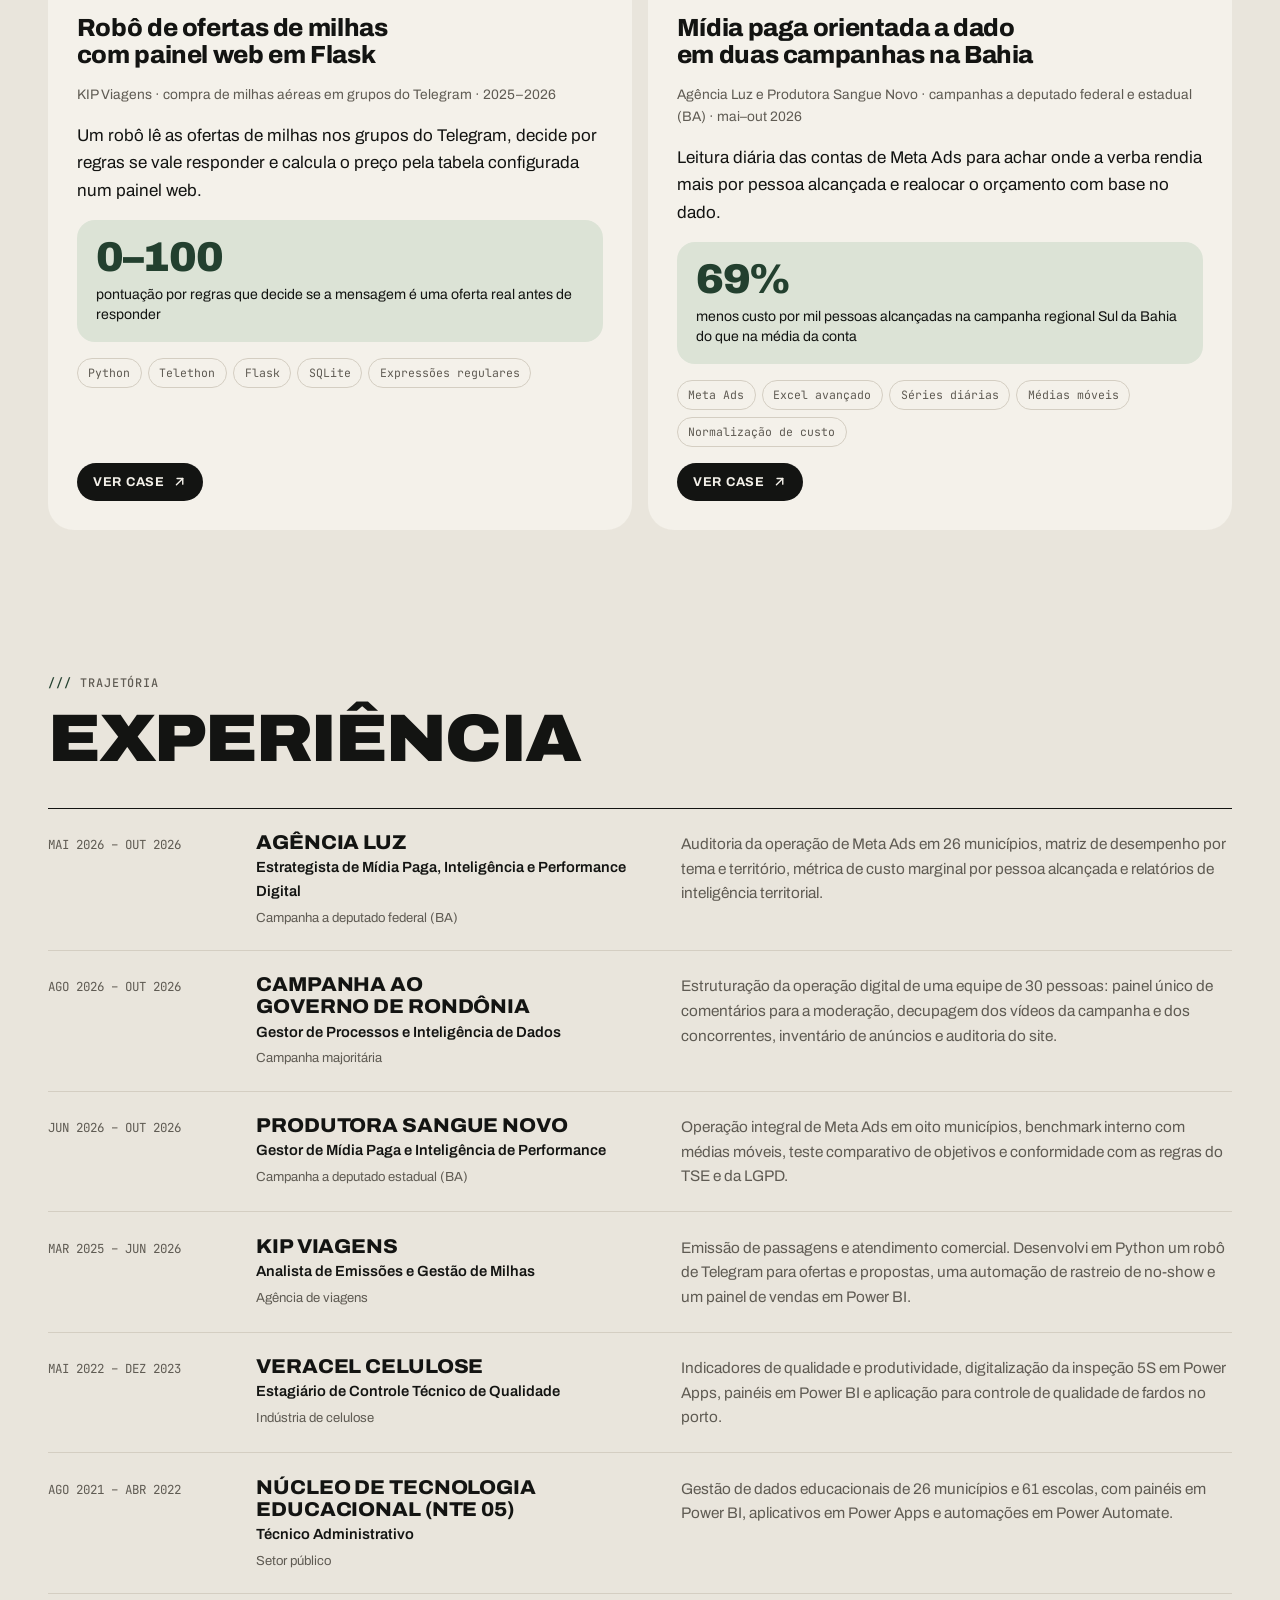
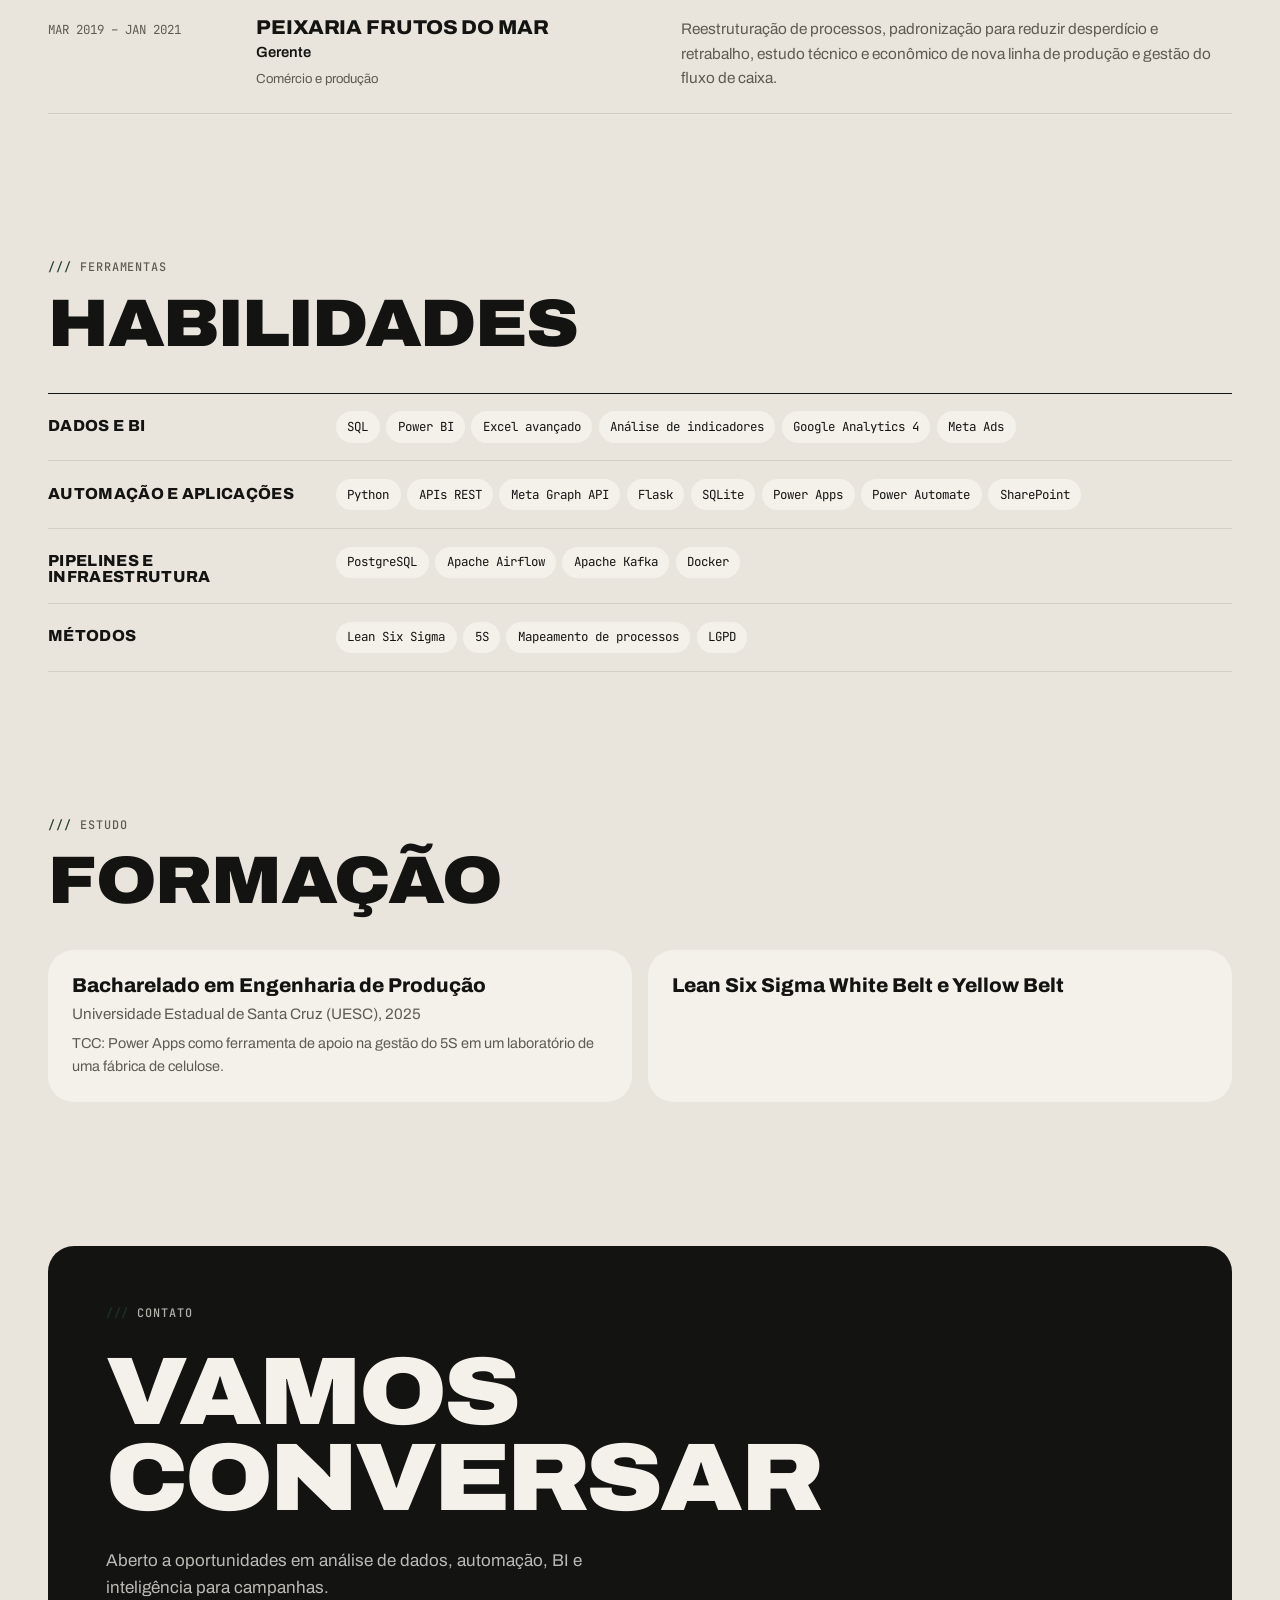
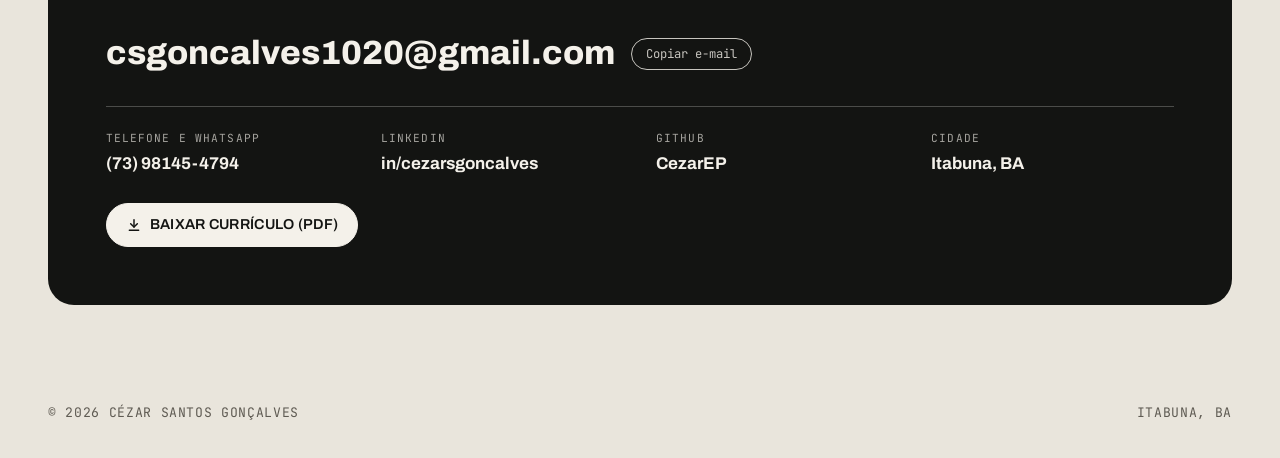
==== commit d723e560: "Melhorias da revisão de 06/11: destaques clicáveis, tabela de mídia paga, telas da KIP, Kafka corrig" ====
--- a/index.html
+++ b/index.html
@@ -21,7 +21,7 @@
 <link rel="preconnect" href="https://fonts.googleapis.com">
 <link rel="preconnect" href="https://fonts.gstatic.com" crossorigin>
 <link rel="stylesheet" href="https://fonts.googleapis.com/css2?family=Archivo:ital,wdth,wght@0,62..125,400..900;1,100,400&family=JetBrains+Mono:wght@400;500&display=swap">
-<link rel="stylesheet" href="assets/estilo.css">
+<link rel="stylesheet" href="assets/estilo.css?v=e97564e3">
 </head>
 <body>
 <a class="pular" href="#conteudo">Pular para o conteúdo</a>
@@ -56,7 +56,7 @@
 <main>
 <section class="secao metricas" aria-label="Entregas em destaque"><div class="wrap">
 <div class="cabeca"><div><span class="rotulo">Entregas em destaque</span><h2>O que já entreguei</h2></div></div>
-<ul><li><span class="area">Dados</span><span class="valor">27.148</span><span class="titulo">comentários coletados em 279 publicações</span><span class="legenda">Instagram e Facebook pela API da Meta, de 13/08 a 12/09/2026, reunidos num painel único para a equipe de moderação</span></li><li><span class="area">Power Platform</span><span class="valor">5S</span><span class="titulo">inspeção digitalizada na Veracel</span><span class="legenda">aplicativo em Power Apps, dados no SharePoint e painel em Power BI; os cinco responsáveis consultados perceberam mais agilidade</span></li><li><span class="area">Automação</span><span class="valor">Python</span><span class="titulo">ferramenta comercial da KIP Viagens</span><span class="legenda">aplicação web em Flask com SQLite e robô no Telegram: lê as ofertas de milhas e responde conforme regras de preço configuráveis</span></li><li><span class="area">Performance</span><span class="valor">69%</span><span class="titulo">menos custo por mil pessoas alcançadas</span><span class="legenda">campanha regional Sul da Bahia: R$ 6,75 contra R$ 21,59 da média da conta, de 01/08 a 01/10/2026 (exportação do Meta Ads)</span></li></ul>
+<ul><li><a href="cases/campanha-rondonia.html"><span class="area">Dados</span><span class="valor">27.148</span><span class="titulo">comentários coletados em 279 publicações</span><span class="legenda">Instagram e Facebook pela API da Meta, de 13/08 a 12/09/2026, reunidos num painel único para a equipe de moderação</span><span class="ir">Ver o case <svg viewBox="0 0 24 24" fill="none" stroke="currentColor" stroke-width="2.2" stroke-linecap="round" stroke-linejoin="round" aria-hidden="true"><path d="M7 17 17 7"/><path d="M8 7h9v9"/></svg></span></a></li><li><a href="cases/inspecao-5s.html"><span class="area">Power Platform</span><span class="valor">5S</span><span class="titulo">inspeção digitalizada na Veracel</span><span class="legenda">aplicativo em Power Apps, dados no SharePoint e painel em Power BI; os cinco responsáveis consultados perceberam mais agilidade</span><span class="ir">Ver o case <svg viewBox="0 0 24 24" fill="none" stroke="currentColor" stroke-width="2.2" stroke-linecap="round" stroke-linejoin="round" aria-hidden="true"><path d="M7 17 17 7"/><path d="M8 7h9v9"/></svg></span></a></li><li><a href="cases/automacao-kip.html"><span class="area">Automação</span><span class="valor">Python</span><span class="titulo">ferramenta comercial da KIP Viagens</span><span class="legenda">aplicação web em Flask com SQLite e robô no Telegram: lê as ofertas de milhas e responde conforme regras de preço configuráveis</span><span class="ir">Ver o case <svg viewBox="0 0 24 24" fill="none" stroke="currentColor" stroke-width="2.2" stroke-linecap="round" stroke-linejoin="round" aria-hidden="true"><path d="M7 17 17 7"/><path d="M8 7h9v9"/></svg></span></a></li><li><a href="cases/midia-paga.html"><span class="area">Performance</span><span class="valor">69%</span><span class="titulo">menos custo por mil pessoas alcançadas</span><span class="legenda">campanha regional Sul da Bahia: R$ 6,75 contra R$ 21,59 da média da conta, de 01/08 a 01/10/2026 (exportação do Meta Ads)</span><span class="ir">Ver o case <svg viewBox="0 0 24 24" fill="none" stroke="currentColor" stroke-width="2.2" stroke-linecap="round" stroke-linejoin="round" aria-hidden="true"><path d="M7 17 17 7"/><path d="M8 7h9v9"/></svg></span></a></li></ul>
 </div></section>
 
 <section class="secao" id="sobre"><div class="wrap">
@@ -71,7 +71,7 @@
 <p class="contexto">Campanha ao Governo de Rondônia · equipe de 30 pessoas em 5 núcleos · ago–out 2026</p>
 <p class="resumo">Coleta de 27.148 comentários pela API da Meta, painel único para a moderação e decupagem automática de vídeos para a campanha decidir mais rápido.</p></div><div class="destaque"><span class="valor">45 → 12 min</span><span class="legenda">tempo de atualização do painel que reúne os comentários de todos os posts, da primeira versão à versão em uso</span></div><div class="fim"><ul class="chips"><li>Python</li><li>Meta Graph API</li><li>faster-whisper</li><li>ffmpeg</li><li>Node.js</li></ul><span class="ver" aria-hidden="true">Ver case <svg viewBox="0 0 24 24" fill="none" stroke="currentColor" stroke-width="2.2" stroke-linecap="round" stroke-linejoin="round" aria-hidden="true"><path d="M7 17 17 7"/><path d="M8 7h9v9"/></svg></span></div></article><article class="card"><span class="rotulo">Pipeline de dados</span>
 <h3><a href="cases/monitor-noticias.html">Monitor de notícias políticas com Airflow, Kafka e PostgreSQL</a></h3>
-<p class="contexto">Campanha ao Governo de Rondônia · 83 fontes de notícia do estado · 2026</p>
+<p class="contexto">Campanha ao Governo de Rondônia · 83 fontes de notícia mapeadas · 2026</p>
 <p class="resumo">Pipeline que coleta de hora em hora as matérias dos portais de Rondônia, classifica sentimento, tema e município, grava no PostgreSQL e avisa a equipe quando surge notícia negativa.</p><div class="destaque"><span class="valor">1 h</span><span class="legenda">intervalo de cada ciclo de coleta, classificação e gravação, orquestrado pelo Airflow</span></div><ul class="chips"><li>Python</li><li>Apache Airflow</li><li>Apache Kafka</li><li>PostgreSQL</li><li>Docker Compose</li></ul><span class="ver" aria-hidden="true">Ver case <svg viewBox="0 0 24 24" fill="none" stroke="currentColor" stroke-width="2.2" stroke-linecap="round" stroke-linejoin="round" aria-hidden="true"><path d="M7 17 17 7"/><path d="M8 7h9v9"/></svg></span></article><article class="card"><span class="rotulo">Power Platform e melhoria de processos</span>
 <h3><a href="cases/inspecao-5s.html">Aplicativo de inspeção 5S em Power Apps</a></h3>
 <p class="contexto">Veracel Celulose · laboratório de controle técnico da qualidade · 2023</p>
@@ -125,6 +125,6 @@
 <span>© 2026 Cézar Santos Gonçalves</span>
 <span>Itabuna, BA</span>
 </div></footer>
-<script src="assets/site.js" defer></script>
+<script src="assets/site.js?v=1b7c808d" defer></script>
 </body>
 </html>
--- a/assets/estilo.css
+++ b/assets/estilo.css
@@ -103,6 +103,11 @@
 .metricas ul { list-style: none; padding: 0; display: grid; grid-template-columns: repeat(4, 1fr); gap: 0; border-top: 1px solid var(--ink); }
 .metricas li { padding: 1.4rem 1.4rem 1.6rem 0; display: flex; flex-direction: column; gap: .45rem; min-width: 0; }
 .metricas li + li { padding-left: 1.4rem; border-left: 1px solid var(--line); }
+.metricas li > a { display: flex; flex-direction: column; gap: .45rem; height: 100%; color: inherit; text-decoration: none; }
+.metricas li > a .ir { margin-top: auto; padding-top: .5rem; display: inline-flex; align-items: center; gap: .35rem; font-size: .78rem; font-weight: 700; text-transform: uppercase; letter-spacing: .06em; color: var(--accent); }
+.metricas li > a .ir svg { width: .9rem; height: .9rem; }
+.metricas li > a:hover .valor, .metricas li > a:focus-visible .valor { color: var(--accent); }
+.metricas li > a:hover .ir { text-decoration: underline; }
 .metricas .valor { font-family: var(--display); font-weight: 900; font-size: clamp(2.4rem, 4.6vw, 3.8rem); line-height: .95; letter-spacing: -.03em; font-variant-numeric: tabular-nums; }
 .metricas .area { font-size: .75rem; font-weight: 700; text-transform: uppercase; letter-spacing: .08em; color: var(--accent); }
 .metricas .titulo { font-weight: 700; font-size: 1rem; line-height: 1.25; text-transform: uppercase; letter-spacing: .01em; }
@@ -226,8 +231,42 @@
 .fluxo li::after { content: counter(etapa); position: absolute; left: 1rem; top: .9rem; width: 1.5rem; height: 1.5rem; border-radius: 50%; background: var(--accent); color: var(--bg); font-size: .8rem; font-weight: 800; display: grid; place-items: center; }
 .fluxo .etapa { font-weight: 800; }
 .fluxo .det { color: var(--muted); font-size: .95rem; }
+.tabela { overflow-x: auto; margin-top: 1.4rem; border: 1px solid var(--line); border-radius: 14px; background: var(--card); }
+.tabela table { width: 100%; border-collapse: collapse; font-size: .92rem; min-width: 34rem; }
+.tabela caption { text-align: left; padding: .8rem 1rem .4rem; font-family: var(--mono); font-size: .72rem; letter-spacing: .08em; text-transform: uppercase; color: var(--muted); }
+.tabela th, .tabela td { padding: .6rem .8rem; border-top: 1px solid var(--line); text-align: left; vertical-align: top; }
+.tabela thead th { font-size: .74rem; text-transform: uppercase; letter-spacing: .04em; white-space: normal; vertical-align: bottom; }
+.tabela tbody th { font-weight: 600; min-width: 11rem; }
+.tabela .n { text-align: right; font-variant-numeric: tabular-nums; white-space: nowrap; }
+.tabela tbody tr:first-child { background: var(--accent-soft); }
+.tabela tbody tr:last-child th, .tabela tbody tr:last-child td { font-weight: 800; }
 .medicao { margin-top: 1rem; font-size: .95rem; color: var(--muted); }
 .case-bloco h3.sub { font-size: 1.05rem; font-weight: 800; margin-bottom: .5rem; }
+.antes-depois { grid-column: 1 / -1; border-top: 1px solid var(--line); padding-block: 2.4rem 1rem; display: flex; flex-direction: column; gap: 2.8rem; }
+.ad-cab { display: grid; grid-template-columns: 15rem 1fr; gap: .6rem 3rem; }
+.ad-cab h2 { font-size: 1rem; font-weight: 800; text-transform: uppercase; letter-spacing: .04em; }
+.ad-cab p { max-width: 48rem; font-size: 1.05rem; }
+.antes-depois-grupo { display: grid; grid-template-columns: 15rem 1fr; gap: 1.2rem 3rem; align-items: start; }
+.grupo-cab { display: flex; flex-direction: column; gap: .45rem; }
+.grupo-cab .etiqueta { align-self: flex-start; font-family: var(--mono); font-size: .72rem; letter-spacing: .1em; text-transform: uppercase; padding: .25rem .6rem; border-radius: 999px; background: var(--accent); color: var(--bg); }
+.grupo-cab h3 { font-size: 1.25rem; font-weight: 900; line-height: 1.15; text-transform: uppercase; letter-spacing: -.01em; }
+.grupo-cab p { color: var(--muted); font-size: .95rem; }
+.figs { display: grid; grid-template-columns: repeat(2, minmax(0, 1fr)); gap: 1.6rem; align-items: start; min-width: 0; }
+.fig { margin: 0; display: flex; flex-direction: column; gap: .75rem; min-width: 0; max-width: var(--max); width: 100%; }
+.fig.larga { grid-column: 1 / -1; }
+.fig a { display: block; background: #fff; border: 1px solid var(--line); border-radius: 16px; padding: .6rem; transition: border-color .15s; }
+.fig a:hover, .fig a:focus-visible { border-color: var(--accent); }
+.fig img { display: block; width: 100%; height: auto; border-radius: 8px; }
+.fig figcaption { font-size: 1rem; line-height: 1.5; display: flex; flex-direction: column; gap: .2rem; }
+.fig figcaption .fonte { font-family: var(--mono); font-size: .7rem; letter-spacing: .08em; text-transform: uppercase; color: var(--muted); }
+.antes-depois .credito { font-size: .88rem; color: var(--muted); margin-left: calc(15rem + 3rem); max-width: 48rem; }
+@media (max-width: 820px) {
+  .ad-cab, .antes-depois-grupo { grid-template-columns: 1fr; }
+  .figs { grid-template-columns: 1fr; }
+  .antes-depois .credito { margin-left: 0; }
+}
+.demo { display: flex; flex-wrap: wrap; align-items: center; gap: .6rem 1rem; }
+.demo span { font-size: .9rem; color: var(--muted); max-width: 32rem; }
 .codigo { margin: 0; }
 .codigo pre { overflow-x: auto; background: var(--card); border: 1px solid var(--line); border-radius: 14px; padding: 1rem 1.1rem; font-family: var(--mono); font-size: .82rem; line-height: 1.55; }
 .codigo figcaption { margin-top: .6rem; font-size: .88rem; color: var(--muted); }
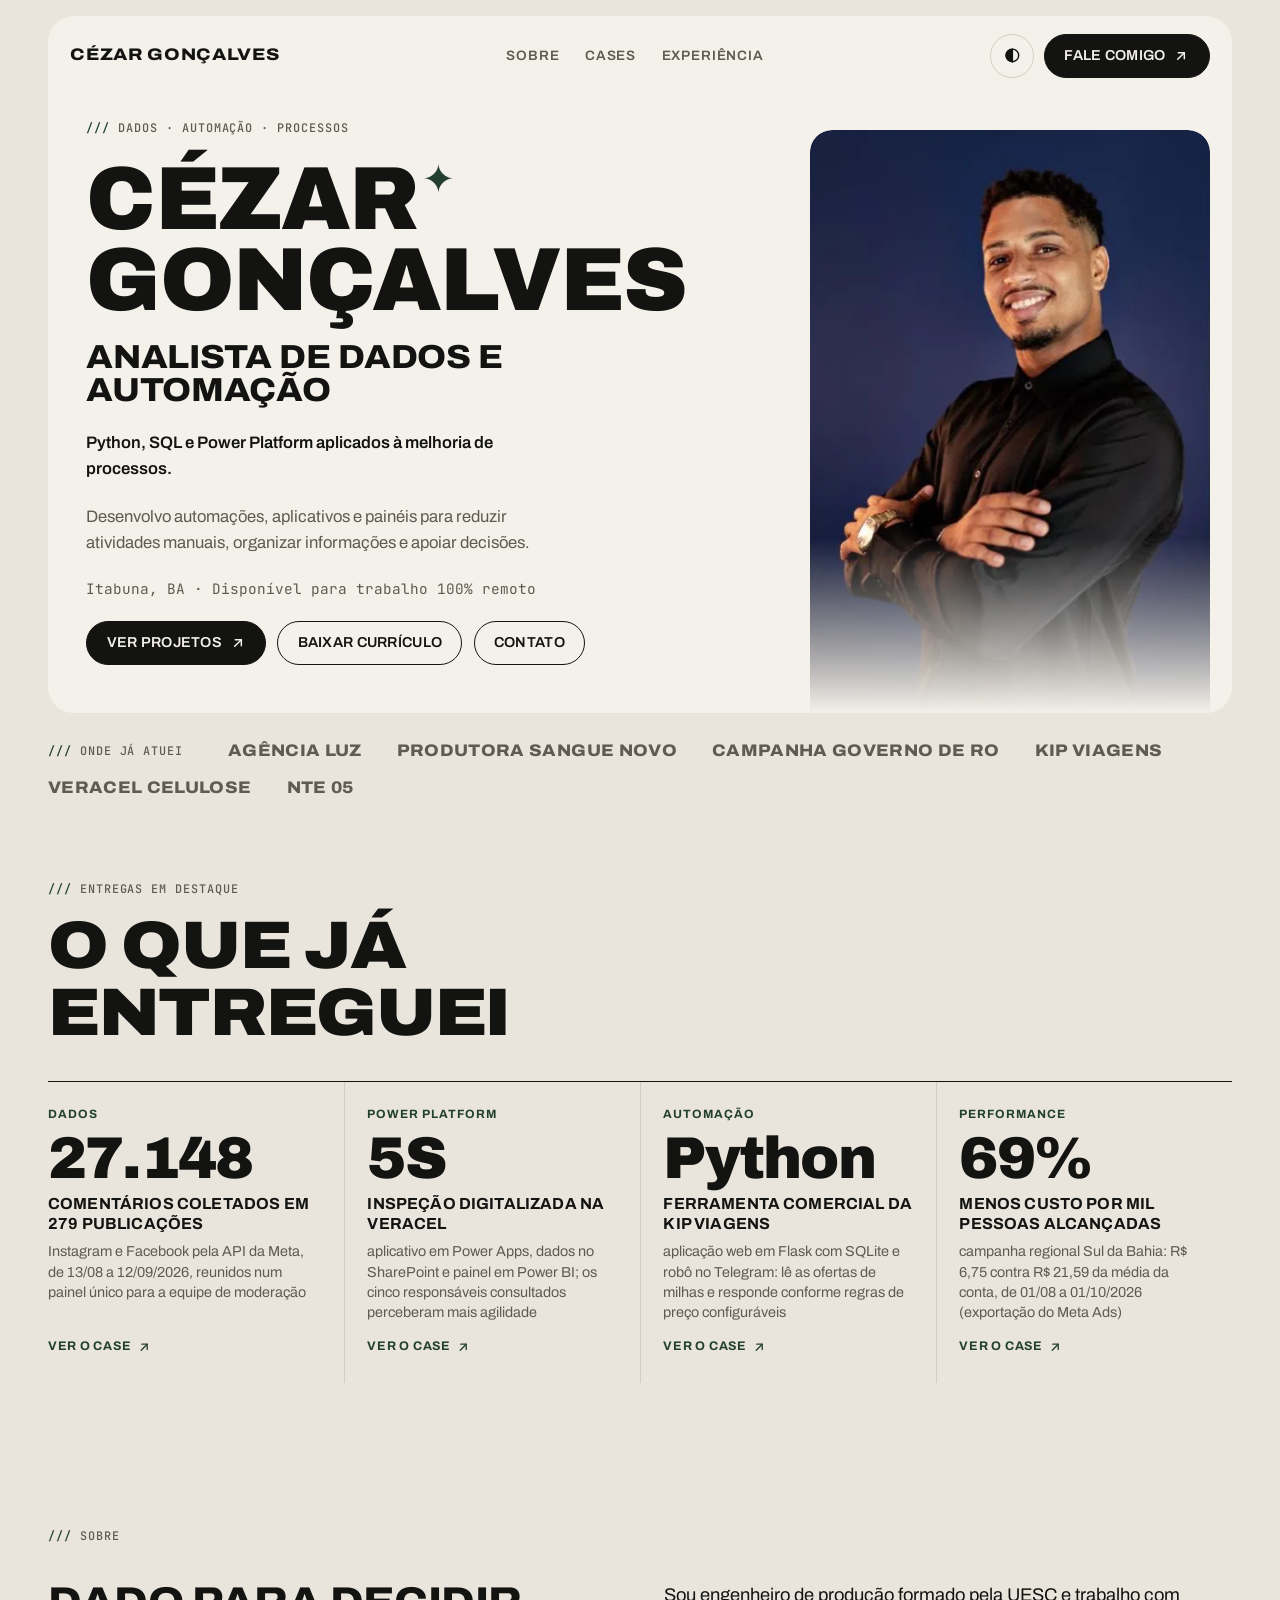
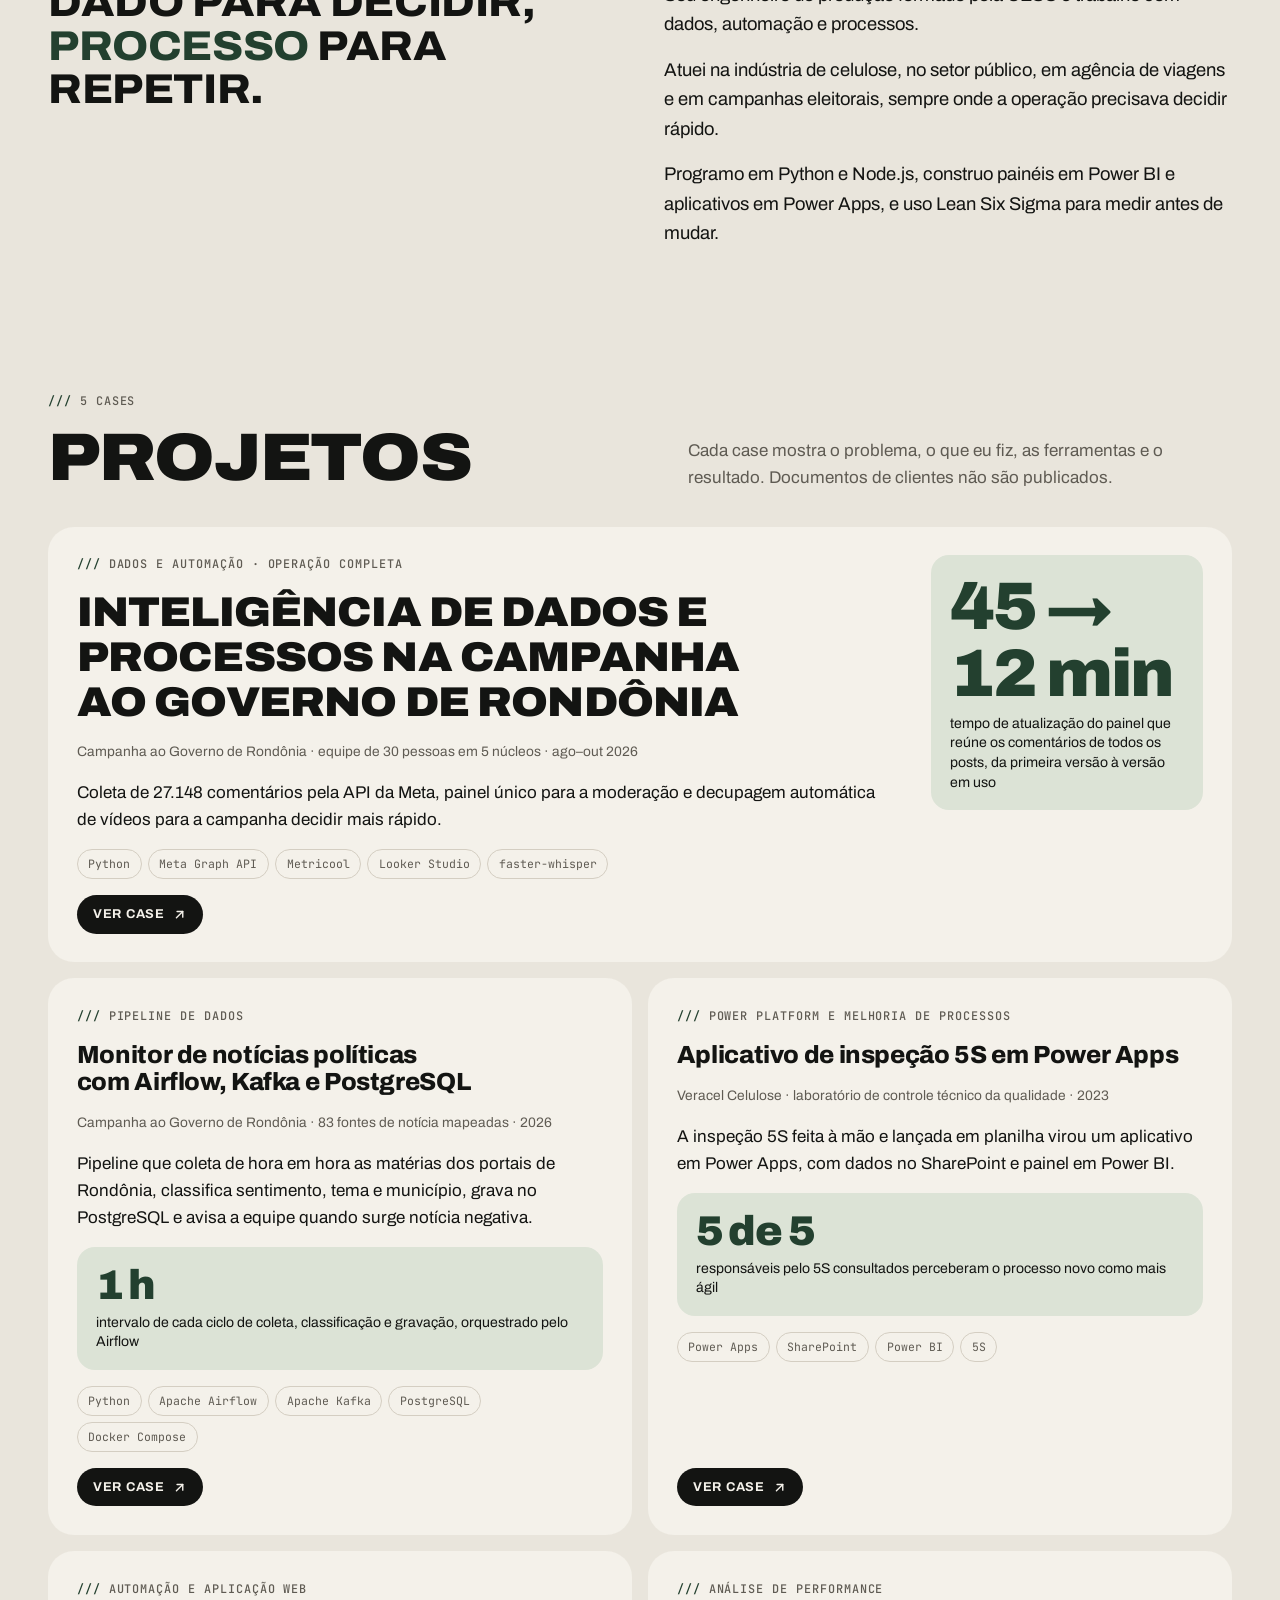
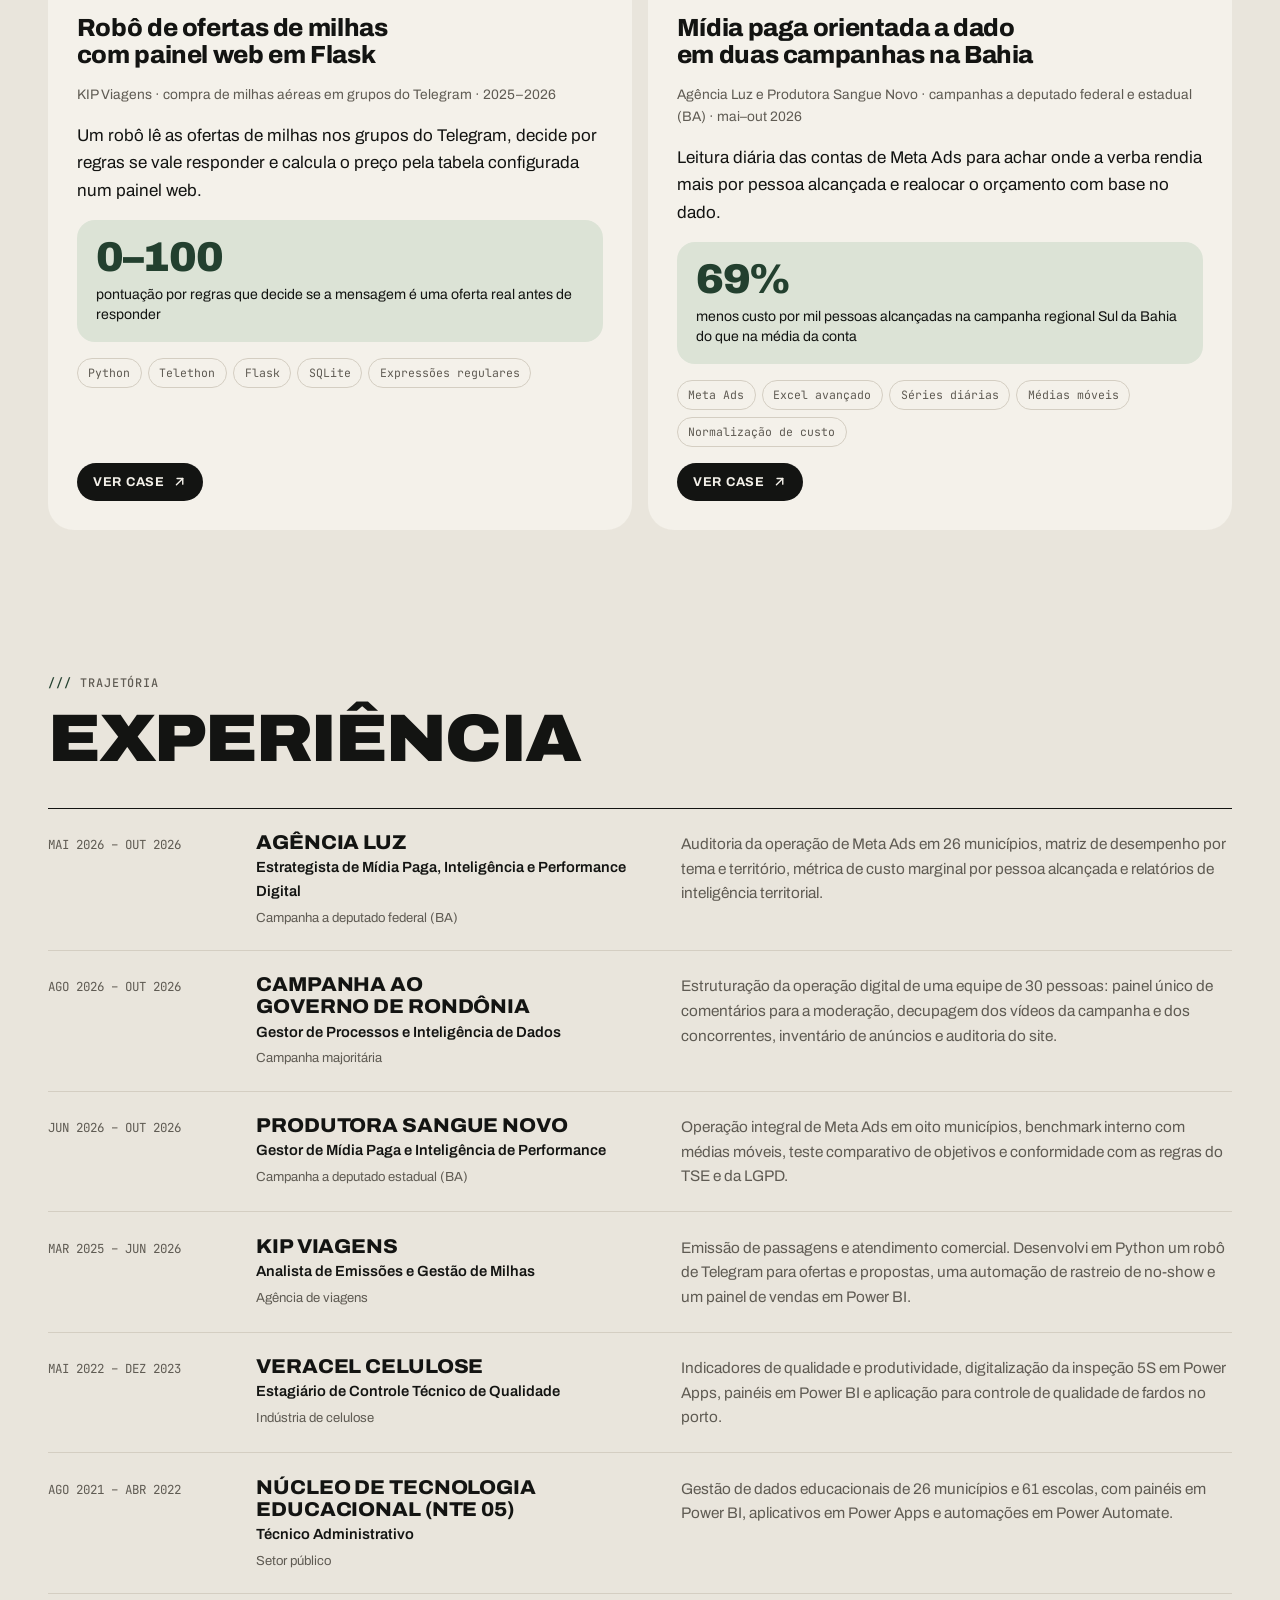
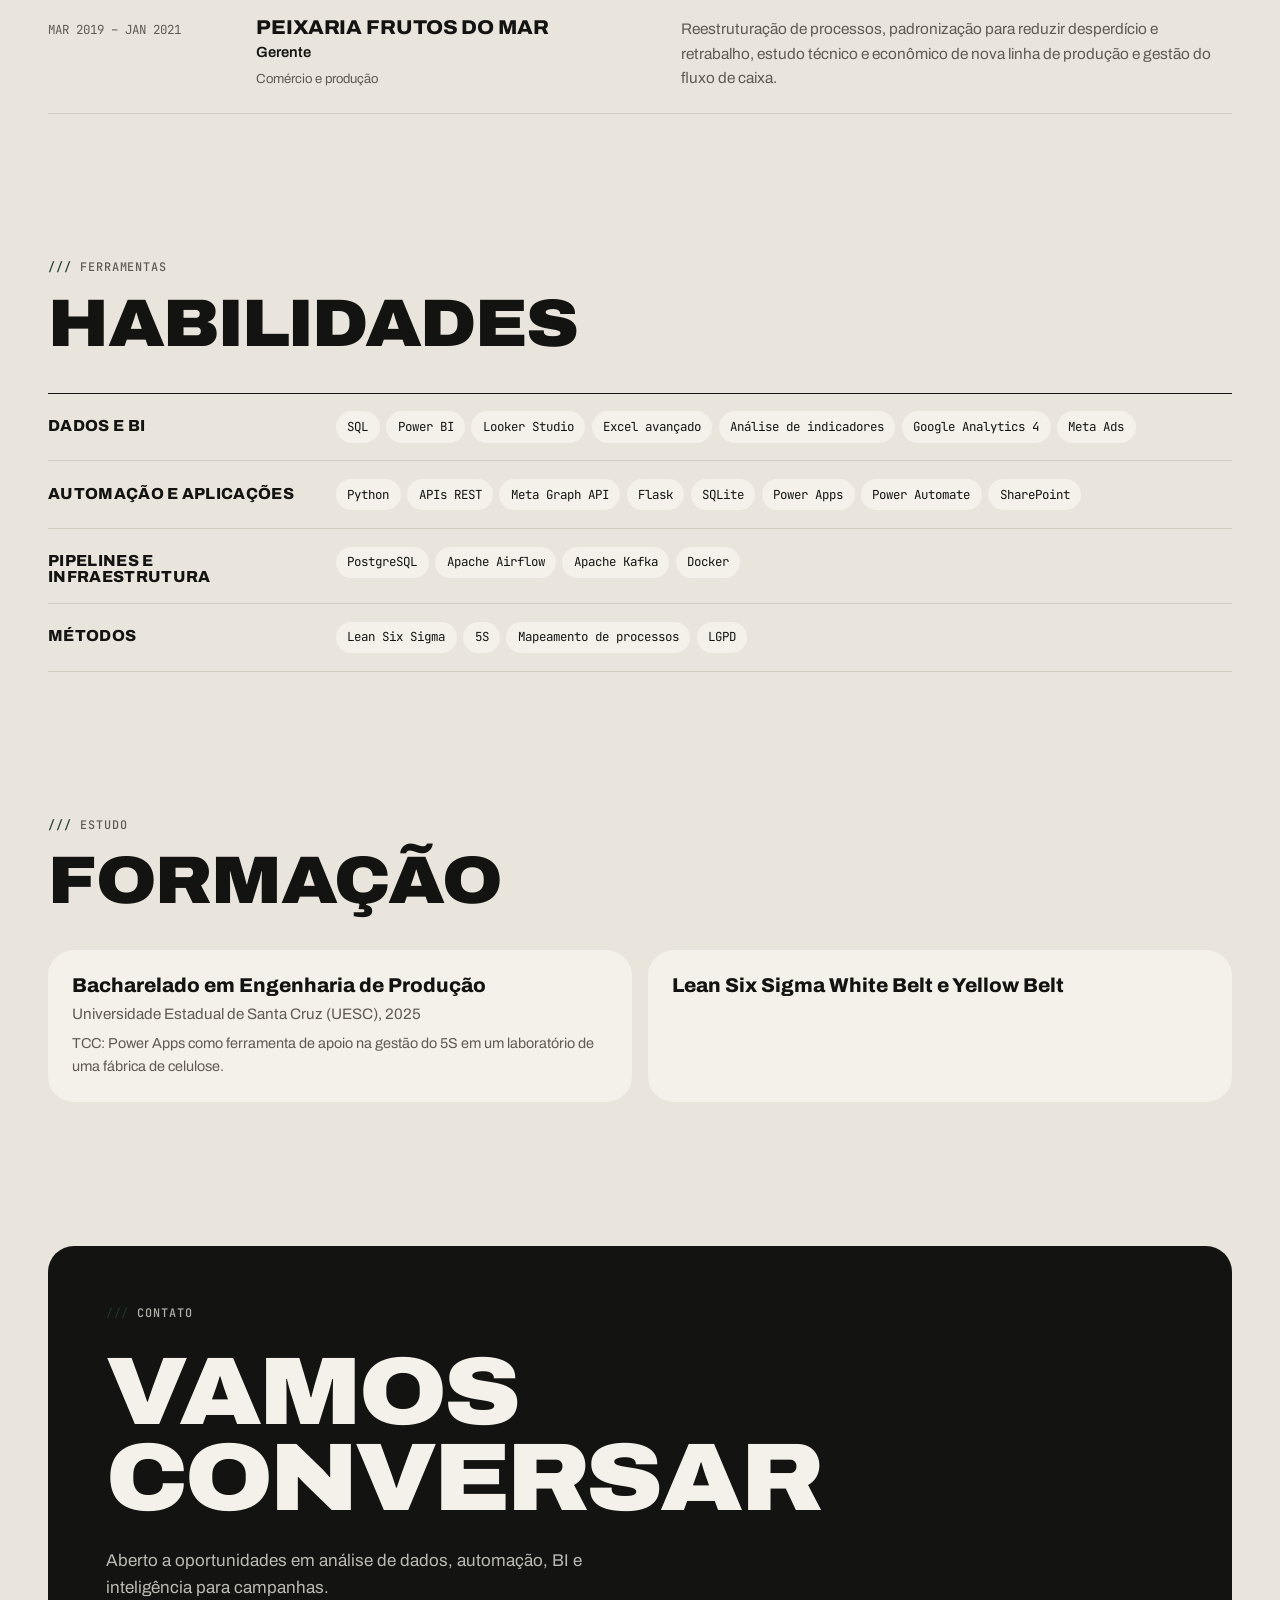
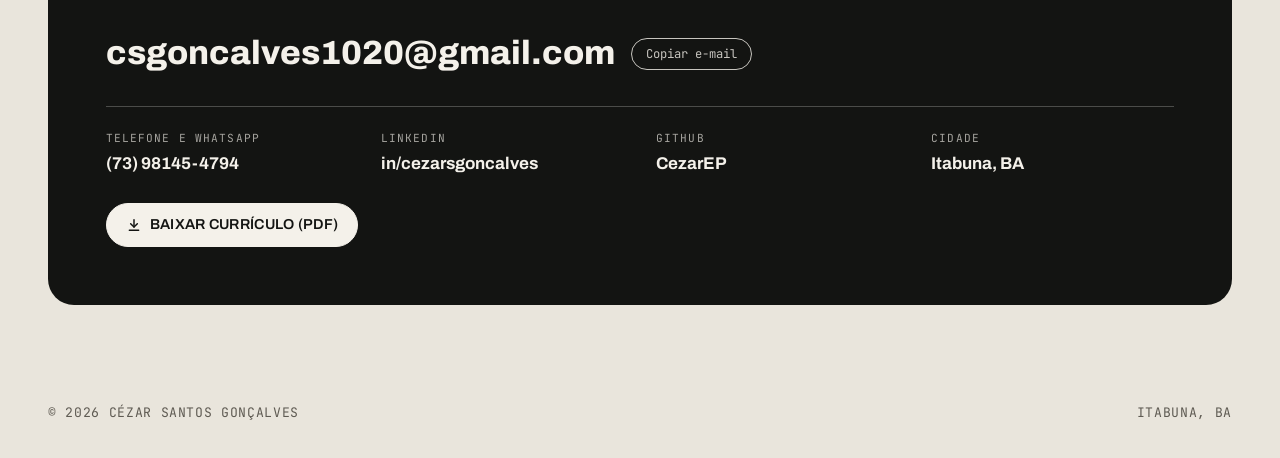
==== commit ca207078: "Dashboard de conteúdos (Metricool + Looker Studio) no case de Rondônia Co-Authored-By: Claude Opus 5" ====
--- a/index.html
+++ b/index.html
@@ -21,7 +21,7 @@
 <link rel="preconnect" href="https://fonts.googleapis.com">
 <link rel="preconnect" href="https://fonts.gstatic.com" crossorigin>
 <link rel="stylesheet" href="https://fonts.googleapis.com/css2?family=Archivo:ital,wdth,wght@0,62..125,400..900;1,100,400&family=JetBrains+Mono:wght@400;500&display=swap">
-<link rel="stylesheet" href="assets/estilo.css?v=e97564e3">
+<link rel="stylesheet" href="assets/estilo.css?v=f9e28ede">
 </head>
 <body>
 <a class="pular" href="#conteudo">Pular para o conteúdo</a>
@@ -69,7 +69,7 @@
 <div class="cases"><article class="card principal"><div class="corpo"><span class="rotulo">Dados e automação · operação completa</span>
 <h3><a href="cases/campanha-rondonia.html">Inteligência de dados e processos na campanha ao Governo de Rondônia</a></h3>
 <p class="contexto">Campanha ao Governo de Rondônia · equipe de 30 pessoas em 5 núcleos · ago–out 2026</p>
-<p class="resumo">Coleta de 27.148 comentários pela API da Meta, painel único para a moderação e decupagem automática de vídeos para a campanha decidir mais rápido.</p></div><div class="destaque"><span class="valor">45 → 12 min</span><span class="legenda">tempo de atualização do painel que reúne os comentários de todos os posts, da primeira versão à versão em uso</span></div><div class="fim"><ul class="chips"><li>Python</li><li>Meta Graph API</li><li>faster-whisper</li><li>ffmpeg</li><li>Node.js</li></ul><span class="ver" aria-hidden="true">Ver case <svg viewBox="0 0 24 24" fill="none" stroke="currentColor" stroke-width="2.2" stroke-linecap="round" stroke-linejoin="round" aria-hidden="true"><path d="M7 17 17 7"/><path d="M8 7h9v9"/></svg></span></div></article><article class="card"><span class="rotulo">Pipeline de dados</span>
+<p class="resumo">Coleta de 27.148 comentários pela API da Meta, painel único para a moderação e decupagem automática de vídeos para a campanha decidir mais rápido.</p></div><div class="destaque"><span class="valor">45 → 12 min</span><span class="legenda">tempo de atualização do painel que reúne os comentários de todos os posts, da primeira versão à versão em uso</span></div><div class="fim"><ul class="chips"><li>Python</li><li>Meta Graph API</li><li>Metricool</li><li>Looker Studio</li><li>faster-whisper</li></ul><span class="ver" aria-hidden="true">Ver case <svg viewBox="0 0 24 24" fill="none" stroke="currentColor" stroke-width="2.2" stroke-linecap="round" stroke-linejoin="round" aria-hidden="true"><path d="M7 17 17 7"/><path d="M8 7h9v9"/></svg></span></div></article><article class="card"><span class="rotulo">Pipeline de dados</span>
 <h3><a href="cases/monitor-noticias.html">Monitor de notícias políticas com Airflow, Kafka e PostgreSQL</a></h3>
 <p class="contexto">Campanha ao Governo de Rondônia · 83 fontes de notícia mapeadas · 2026</p>
 <p class="resumo">Pipeline que coleta de hora em hora as matérias dos portais de Rondônia, classifica sentimento, tema e município, grava no PostgreSQL e avisa a equipe quando surge notícia negativa.</p><div class="destaque"><span class="valor">1 h</span><span class="legenda">intervalo de cada ciclo de coleta, classificação e gravação, orquestrado pelo Airflow</span></div><ul class="chips"><li>Python</li><li>Apache Airflow</li><li>Apache Kafka</li><li>PostgreSQL</li><li>Docker Compose</li></ul><span class="ver" aria-hidden="true">Ver case <svg viewBox="0 0 24 24" fill="none" stroke="currentColor" stroke-width="2.2" stroke-linecap="round" stroke-linejoin="round" aria-hidden="true"><path d="M7 17 17 7"/><path d="M8 7h9v9"/></svg></span></article><article class="card"><span class="rotulo">Power Platform e melhoria de processos</span>
@@ -98,7 +98,7 @@
 
 <section class="secao" id="habilidades"><div class="wrap">
 <div class="cabeca"><div><span class="rotulo">Ferramentas</span><h2>Habilidades</h2></div></div>
-<div class="grupos"><div class="grupo"><h3>Dados e BI</h3><ul class="chips"><li>SQL</li><li>Power BI</li><li>Excel avançado</li><li>Análise de indicadores</li><li>Google Analytics 4</li><li>Meta Ads</li></ul></div><div class="grupo"><h3>Automação e aplicações</h3><ul class="chips"><li>Python</li><li>APIs REST</li><li>Meta Graph API</li><li>Flask</li><li>SQLite</li><li>Power Apps</li><li>Power Automate</li><li>SharePoint</li></ul></div><div class="grupo"><h3>Pipelines e infraestrutura</h3><ul class="chips"><li>PostgreSQL</li><li>Apache Airflow</li><li>Apache Kafka</li><li>Docker</li></ul></div><div class="grupo"><h3>Métodos</h3><ul class="chips"><li>Lean Six Sigma</li><li>5S</li><li>Mapeamento de processos</li><li>LGPD</li></ul></div></div>
+<div class="grupos"><div class="grupo"><h3>Dados e BI</h3><ul class="chips"><li>SQL</li><li>Power BI</li><li>Looker Studio</li><li>Excel avançado</li><li>Análise de indicadores</li><li>Google Analytics 4</li><li>Meta Ads</li></ul></div><div class="grupo"><h3>Automação e aplicações</h3><ul class="chips"><li>Python</li><li>APIs REST</li><li>Meta Graph API</li><li>Flask</li><li>SQLite</li><li>Power Apps</li><li>Power Automate</li><li>SharePoint</li></ul></div><div class="grupo"><h3>Pipelines e infraestrutura</h3><ul class="chips"><li>PostgreSQL</li><li>Apache Airflow</li><li>Apache Kafka</li><li>Docker</li></ul></div><div class="grupo"><h3>Métodos</h3><ul class="chips"><li>Lean Six Sigma</li><li>5S</li><li>Mapeamento de processos</li><li>LGPD</li></ul></div></div>
 </div></section>
 
 <section class="secao" id="formacao"><div class="wrap">
--- a/assets/estilo.css
+++ b/assets/estilo.css
@@ -288,3 +288,4 @@
   .navcases { grid-template-columns: 1fr; }
   .navcases .prox { grid-column: auto; text-align: left; }
 }
+.demo + .demo { margin-top: .6rem; }
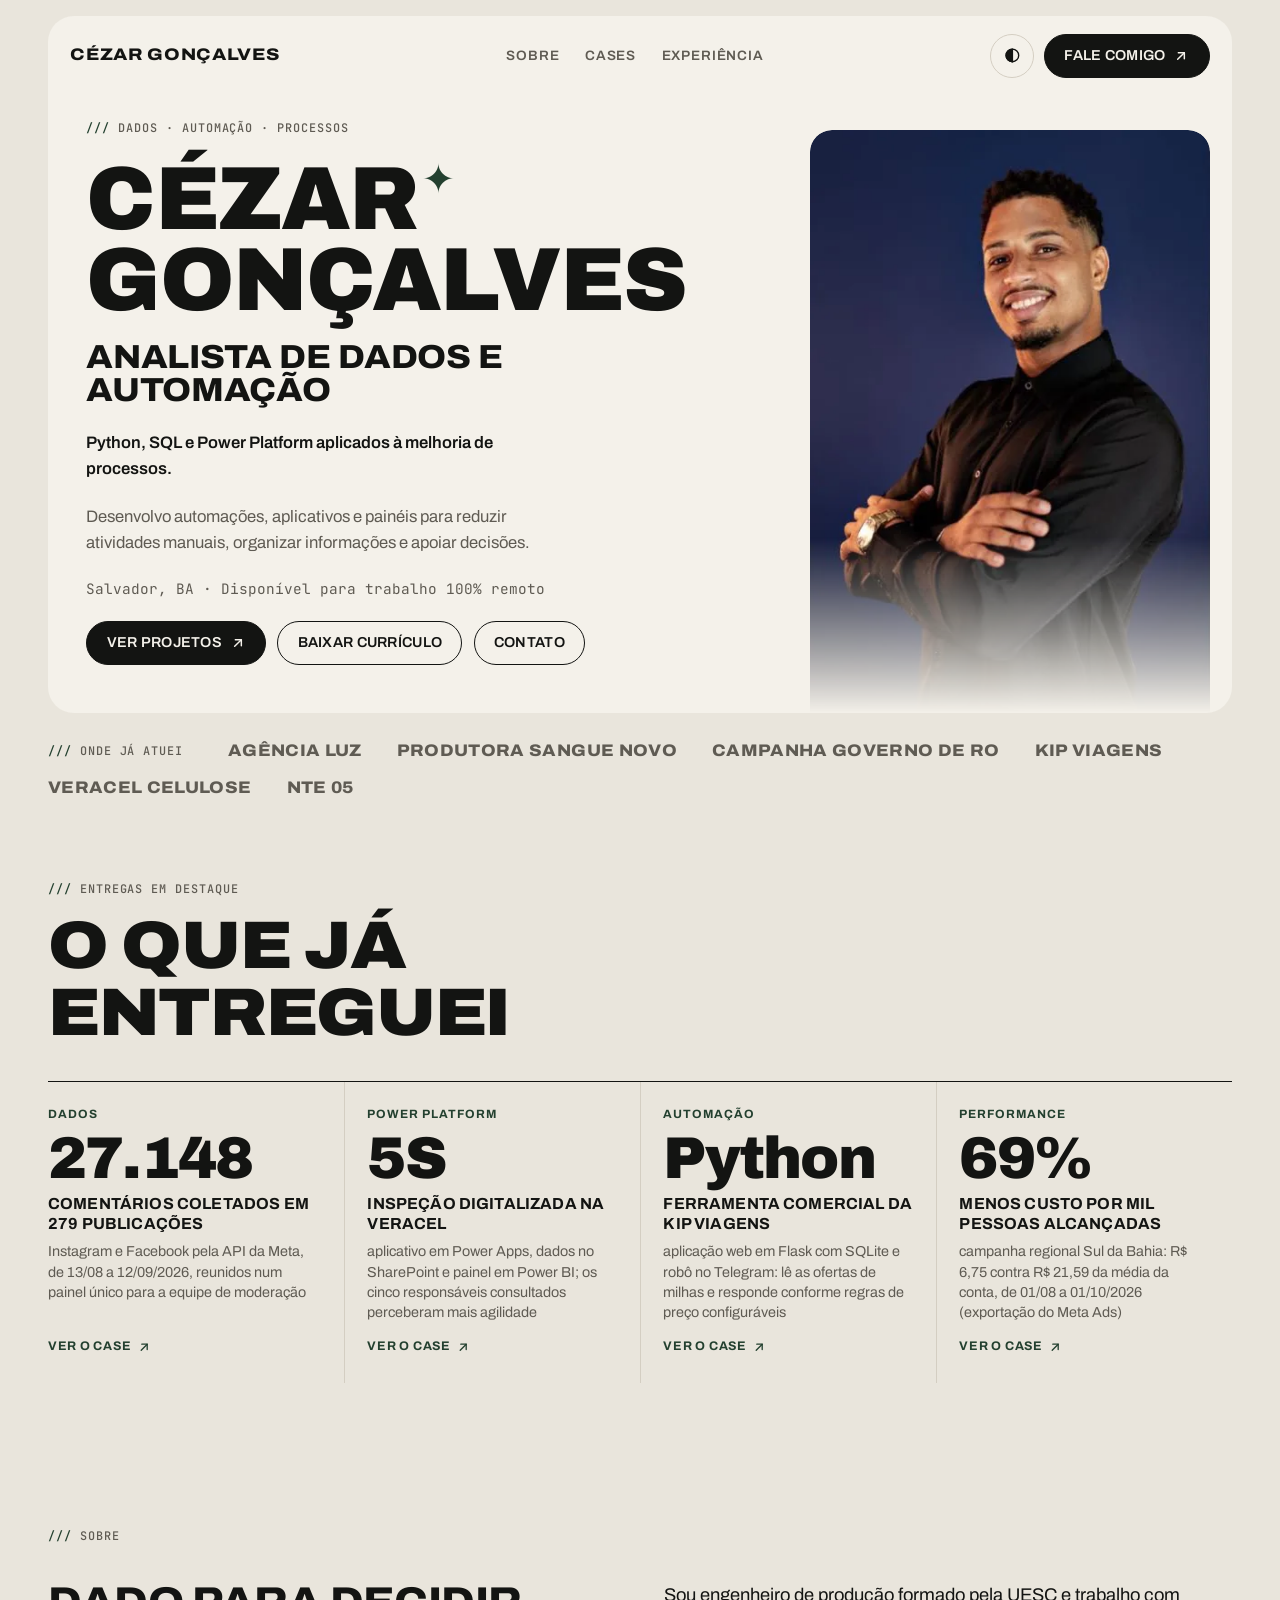
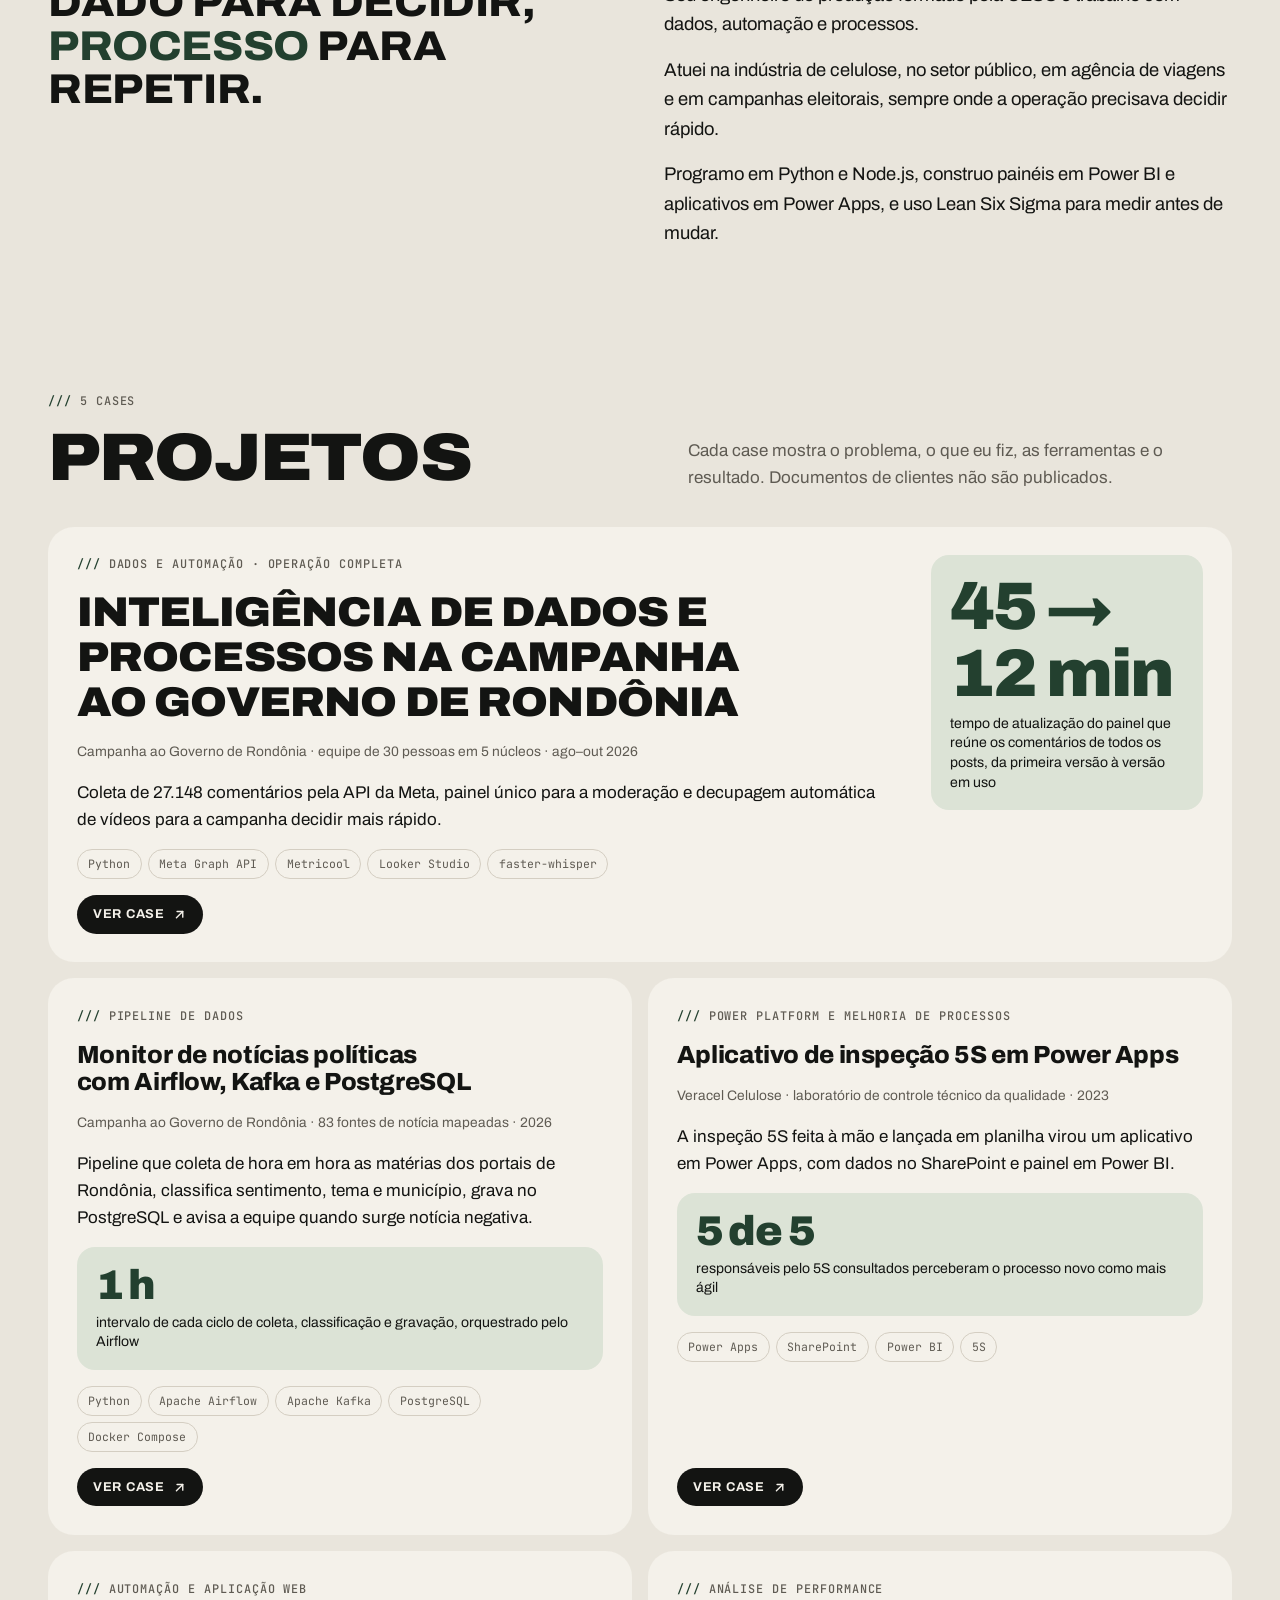
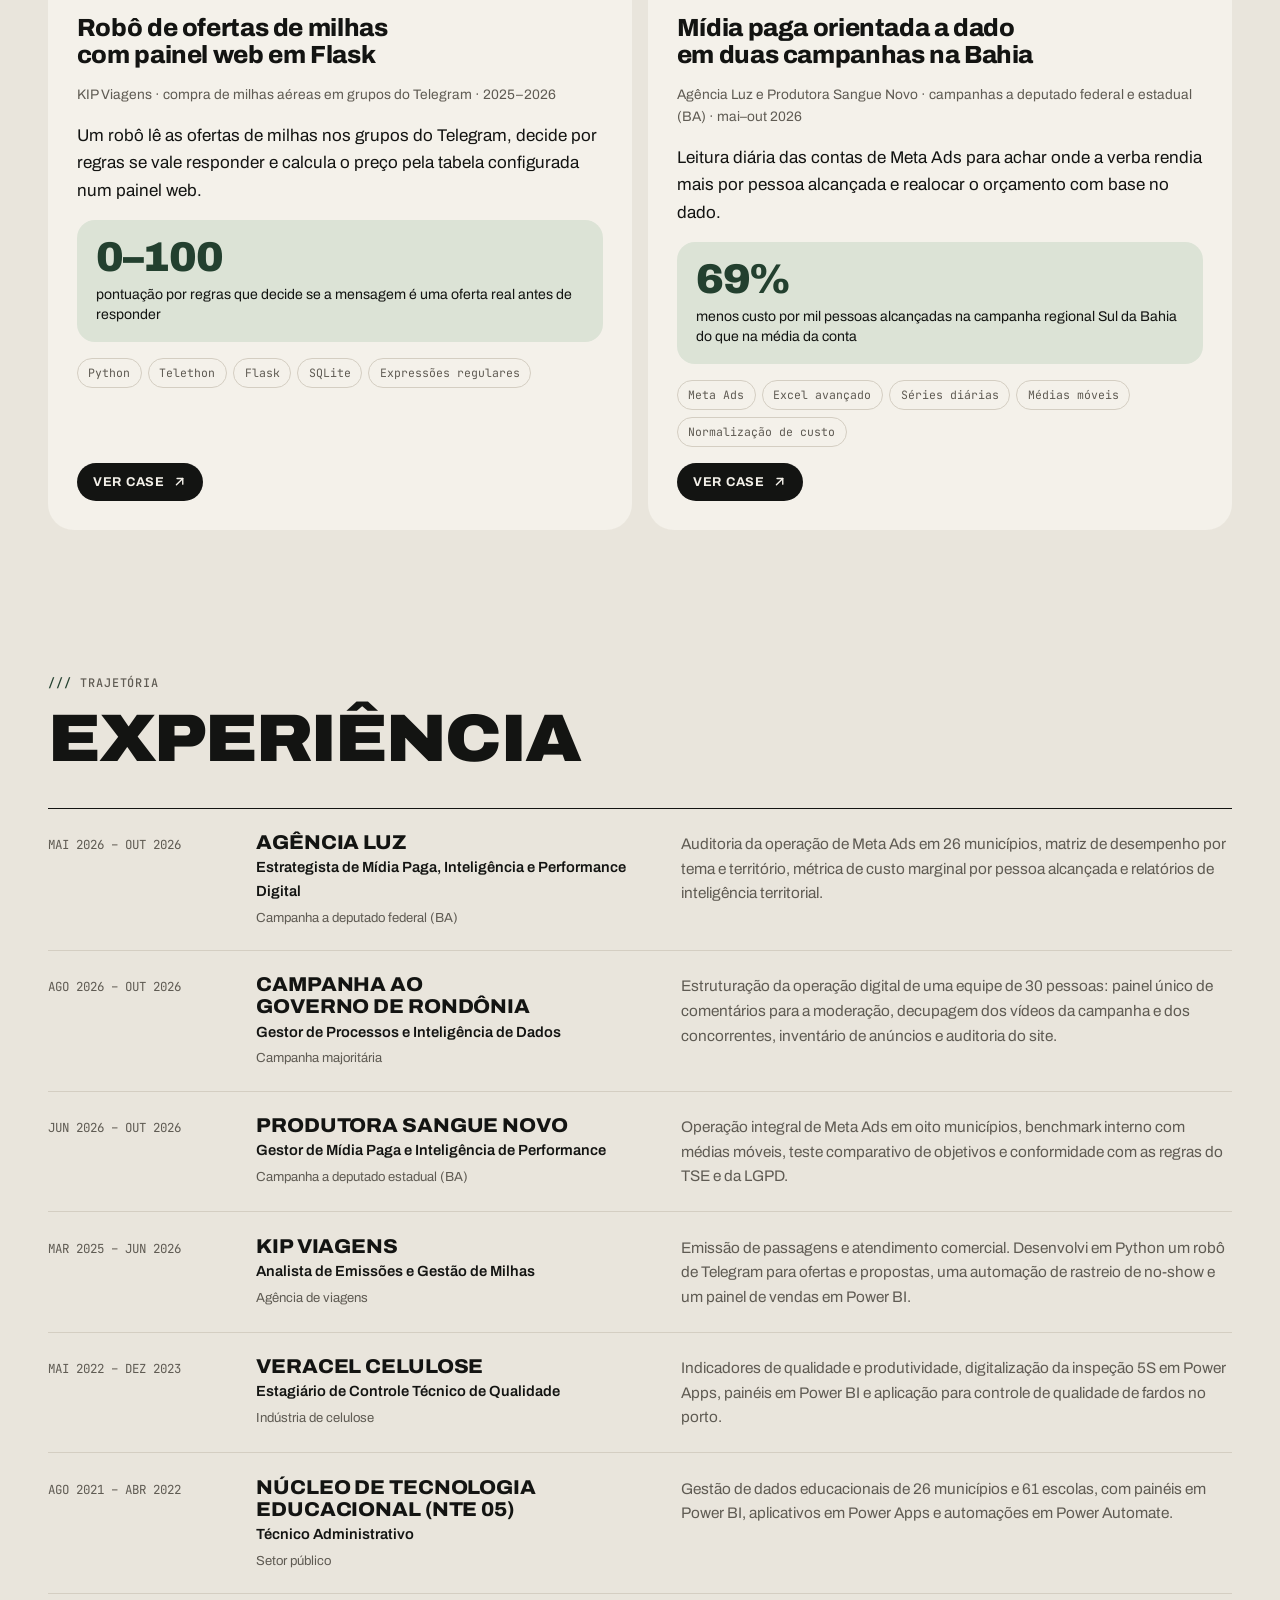
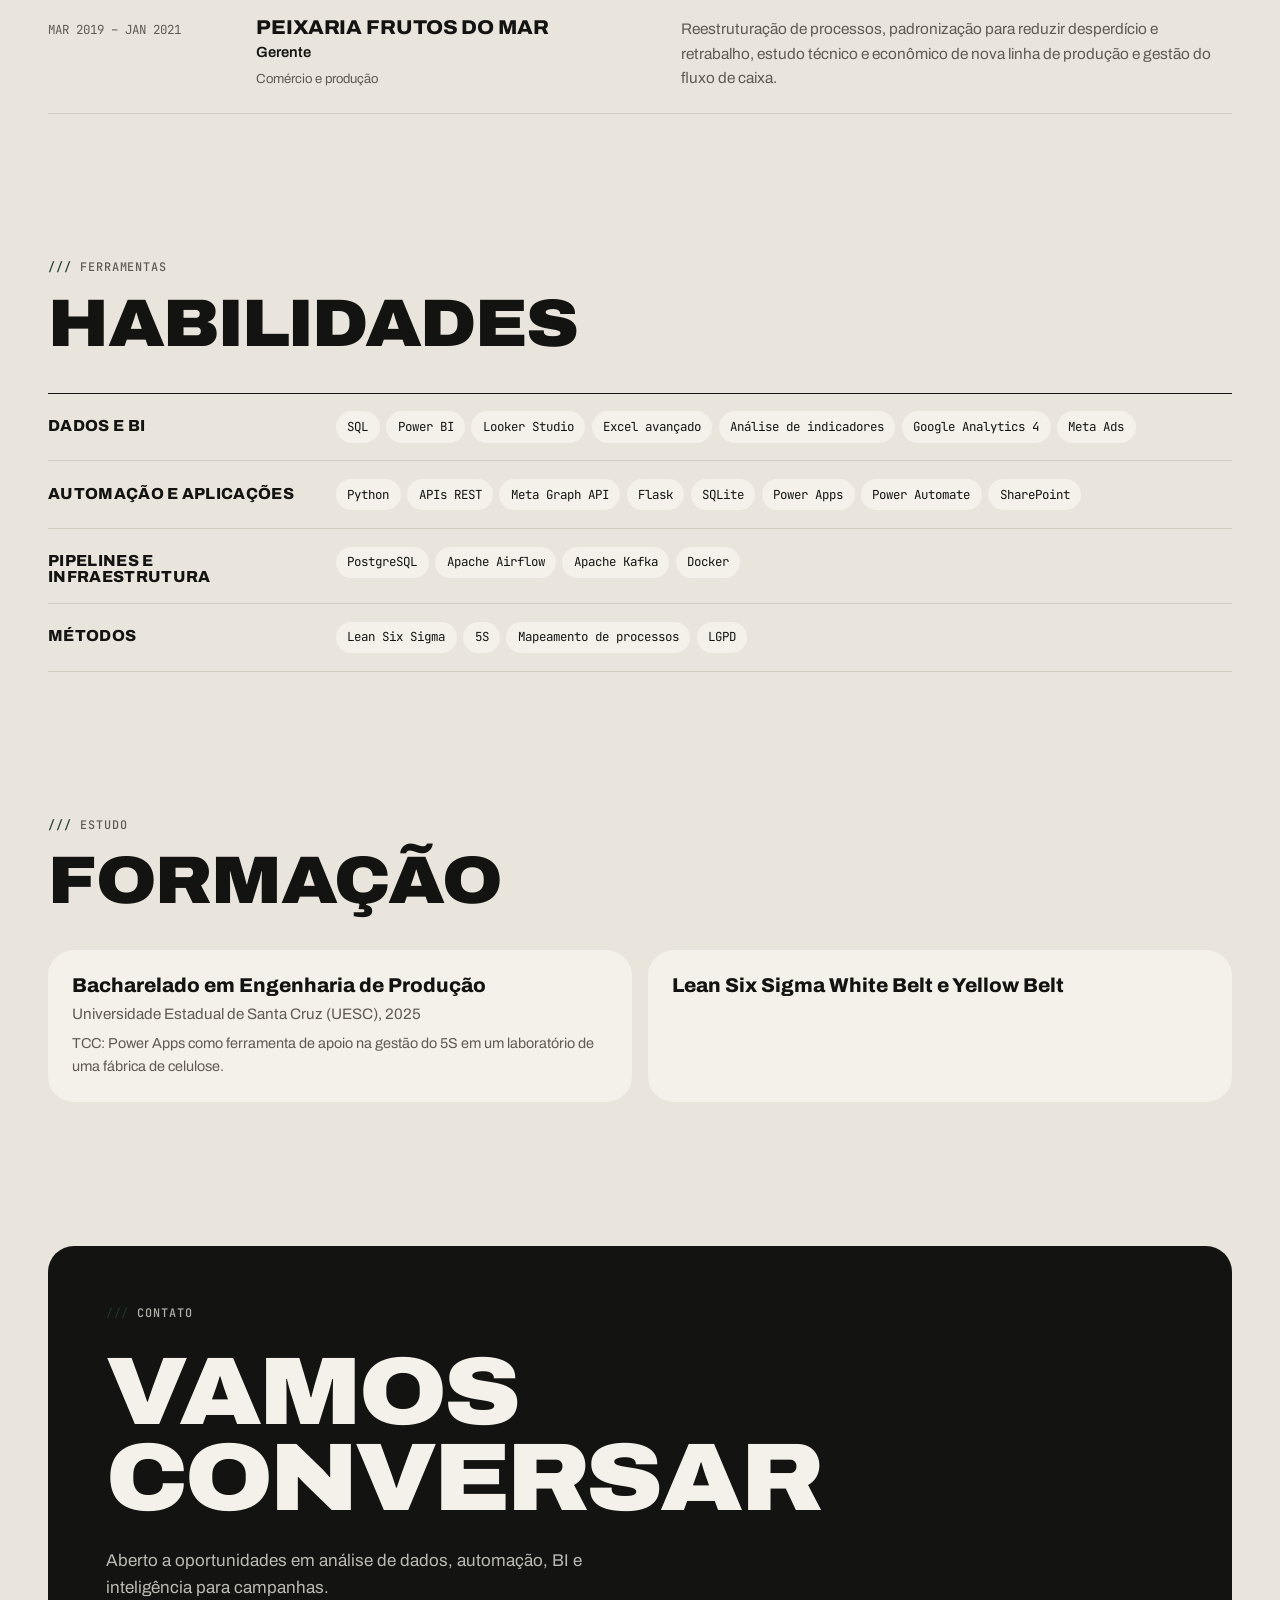
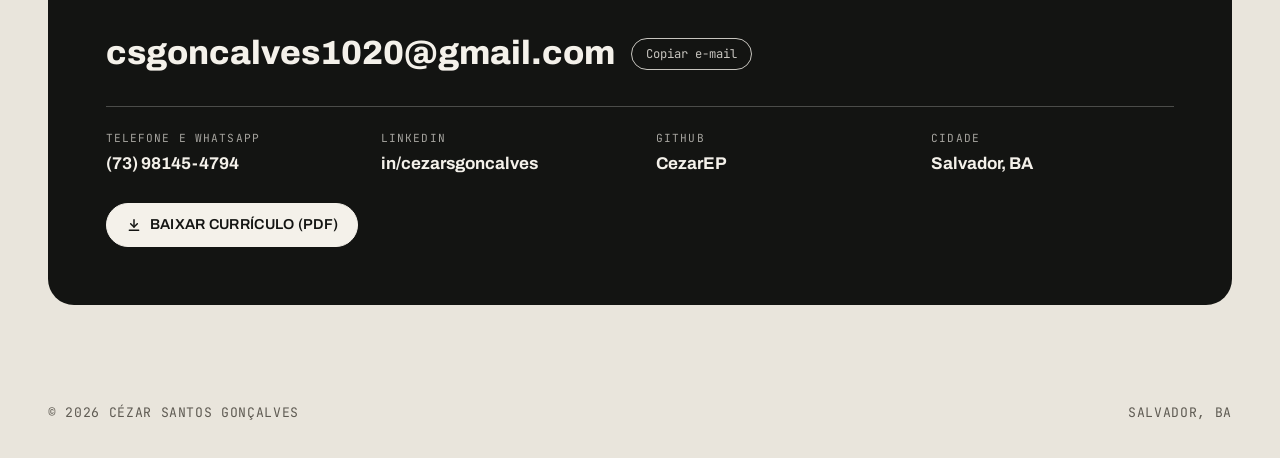
==== commit 117708c2: "Atualiza cidade para Salvador, BA e currículo com novo endereço Co-Authored-By: Claude Opus 5.5 <nor" ====
--- a/index.html
+++ b/index.html
@@ -39,7 +39,7 @@
 <p class="cargo">Analista de Dados e Automação</p>
 <p class="complemento">Python, SQL e Power Platform aplicados à melhoria de processos.</p>
 <p class="proposta">Desenvolvo automações, aplicativos e painéis para reduzir atividades manuais, organizar informações e apoiar decisões.</p>
-<p class="local">Itabuna, BA · Disponível para trabalho 100% remoto</p>
+<p class="local">Salvador, BA · Disponível para trabalho 100% remoto</p>
 <div class="acoes"><a class="pill" href="#cases">Ver projetos <svg viewBox="0 0 24 24" fill="none" stroke="currentColor" stroke-width="2.2" stroke-linecap="round" stroke-linejoin="round" aria-hidden="true"><path d="M7 17 17 7"/><path d="M8 7h9v9"/></svg></a><a class="pill vazada" href="assets/curriculo-cezar-santos-goncalves.pdf" download>Baixar currículo</a><a class="pill vazada" href="#contato">Contato</a></div>
 </div>
 <figure class="hero-foto">
@@ -115,15 +115,15 @@
 <li><span class="k">Telefone e WhatsApp</span><a href="https://wa.me/5573981454794" target="_blank" rel="noopener">(73) 98145-4794</a></li>
 <li><span class="k">LinkedIn</span><a href="https://www.linkedin.com/in/cezarsgoncalves/" target="_blank" rel="noopener">in/cezarsgoncalves</a></li>
 <li><span class="k">GitHub</span><a href="https://github.com/CezarEP" target="_blank" rel="noopener">CezarEP</a></li>
-<li><span class="k">Cidade</span><span class="v">Itabuna, BA</span></li>
+<li><span class="k">Cidade</span><span class="v">Salvador, BA</span></li>
 </ul>
 <a class="pill" href="assets/curriculo-cezar-santos-goncalves.pdf" download><svg viewBox="0 0 24 24" fill="none" stroke="currentColor" stroke-width="2.2" stroke-linecap="round" stroke-linejoin="round" aria-hidden="true"><path d="M12 4v11"/><path d="m7 10 5 5 5-5"/><path d="M5 20h14"/></svg> Baixar currículo (PDF)</a>
 </div></div></section>
 </main>
-<script type="application/ld+json">{"@context": "https://schema.org", "@type": "Person", "name": "Cézar Santos Gonçalves", "jobTitle": "Analista de Dados e Automação", "url": "https://cezarep.github.io/", "email": "mailto:csgoncalves1020@gmail.com", "image": "https://cezarep.github.io/assets/foto-440.jpg", "address": {"@type": "PostalAddress", "addressLocality": "Itabuna", "addressRegion": "BA", "addressCountry": "BR"}, "alumniOf": "Universidade Estadual de Santa Cruz", "sameAs": ["https://www.linkedin.com/in/cezarsgoncalves/", "https://github.com/CezarEP"]}</script>
+<script type="application/ld+json">{"@context": "https://schema.org", "@type": "Person", "name": "Cézar Santos Gonçalves", "jobTitle": "Analista de Dados e Automação", "url": "https://cezarep.github.io/", "email": "mailto:csgoncalves1020@gmail.com", "image": "https://cezarep.github.io/assets/foto-440.jpg", "address": {"@type": "PostalAddress", "addressLocality": "Salvador", "addressRegion": "BA", "addressCountry": "BR"}, "alumniOf": "Universidade Estadual de Santa Cruz", "sameAs": ["https://www.linkedin.com/in/cezarsgoncalves/", "https://github.com/CezarEP"]}</script>
 <footer class="rodape"><div class="wrap">
 <span>© 2026 Cézar Santos Gonçalves</span>
-<span>Itabuna, BA</span>
+<span>Salvador, BA</span>
 </div></footer>
 <script src="assets/site.js?v=1b7c808d" defer></script>
 </body>
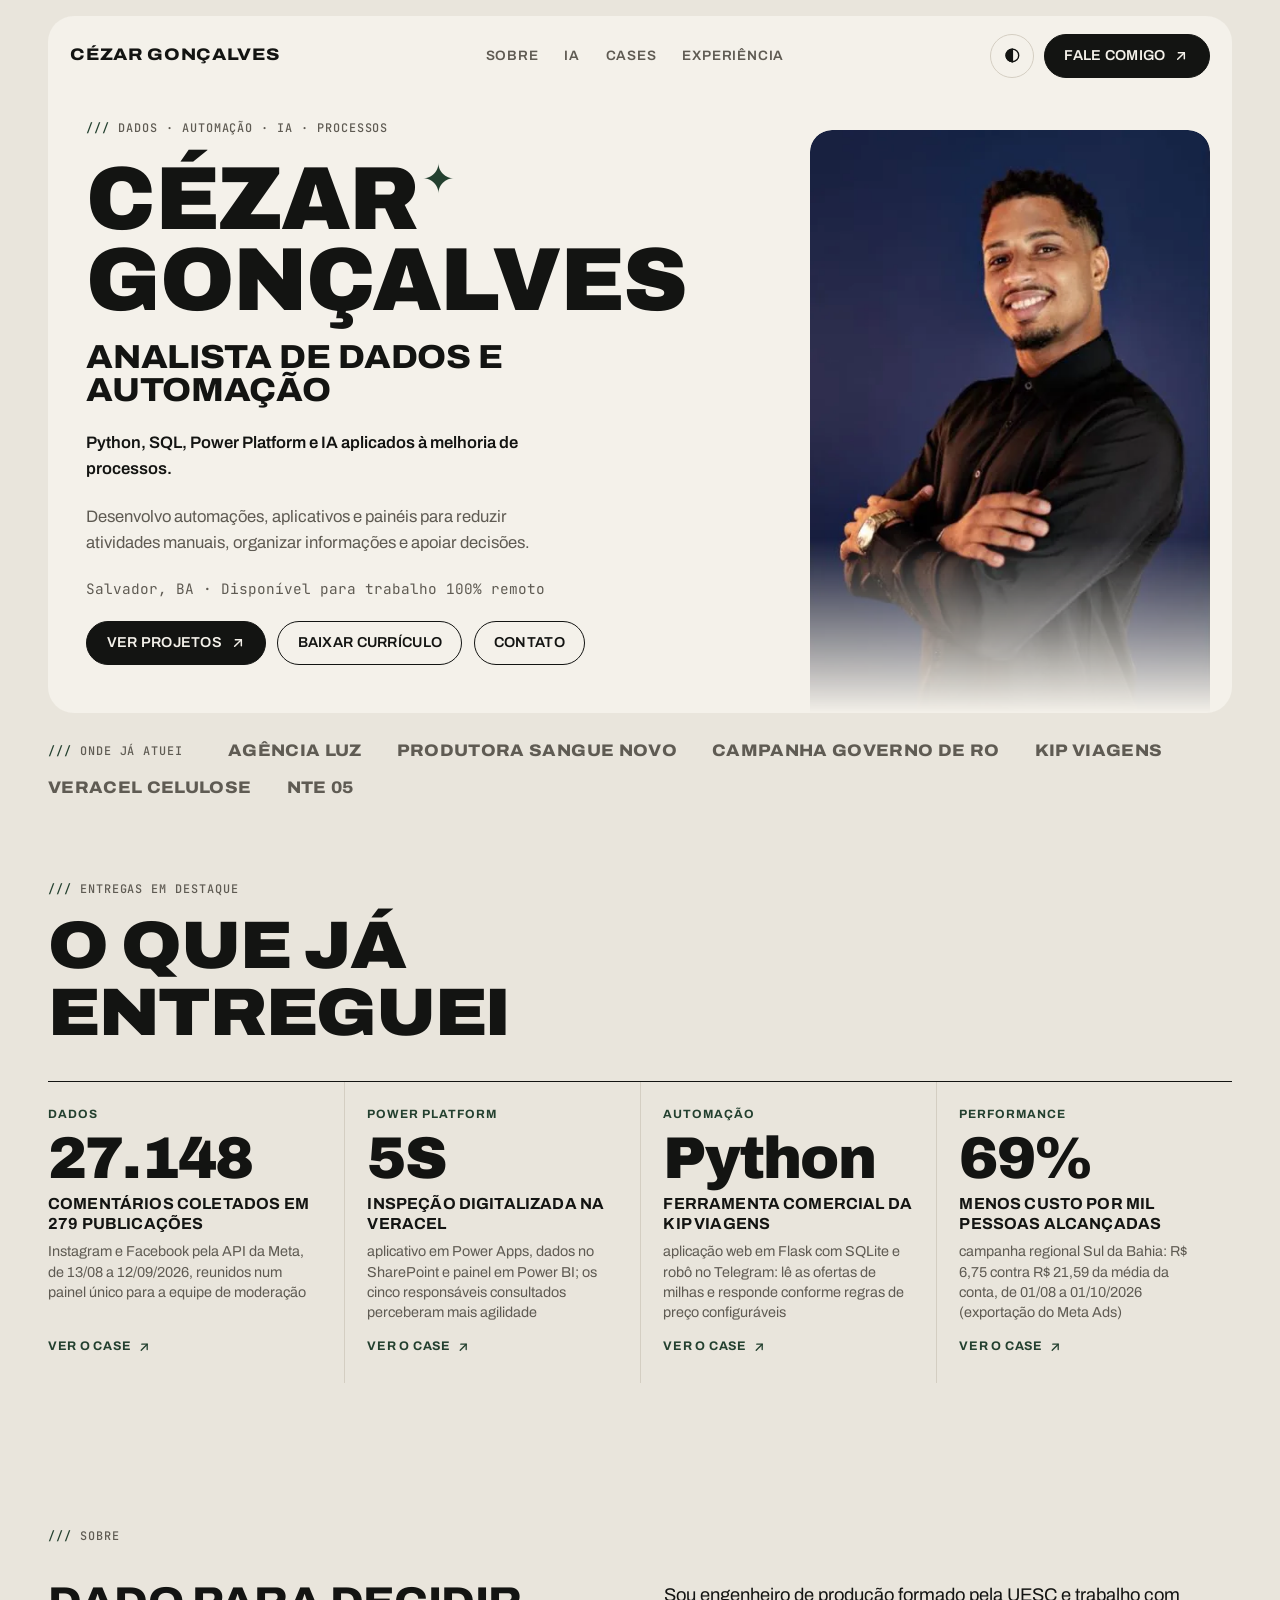
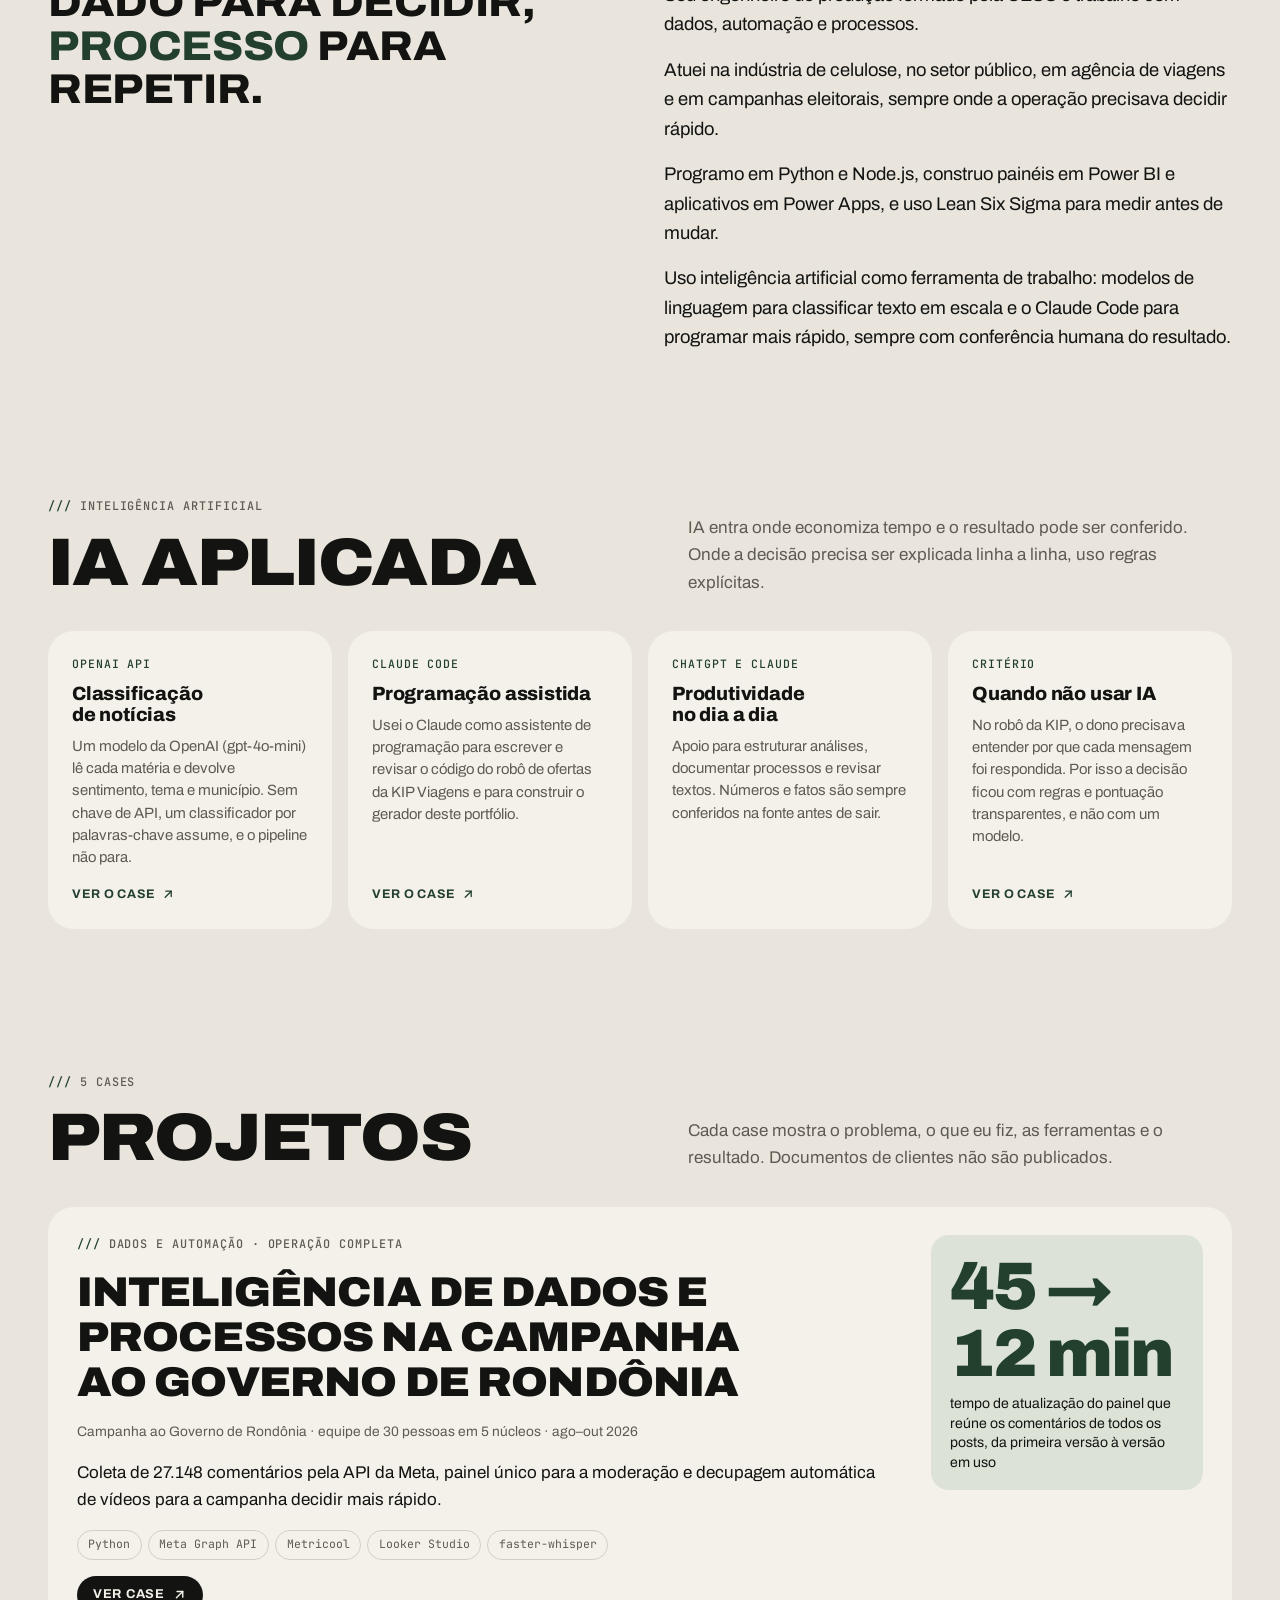
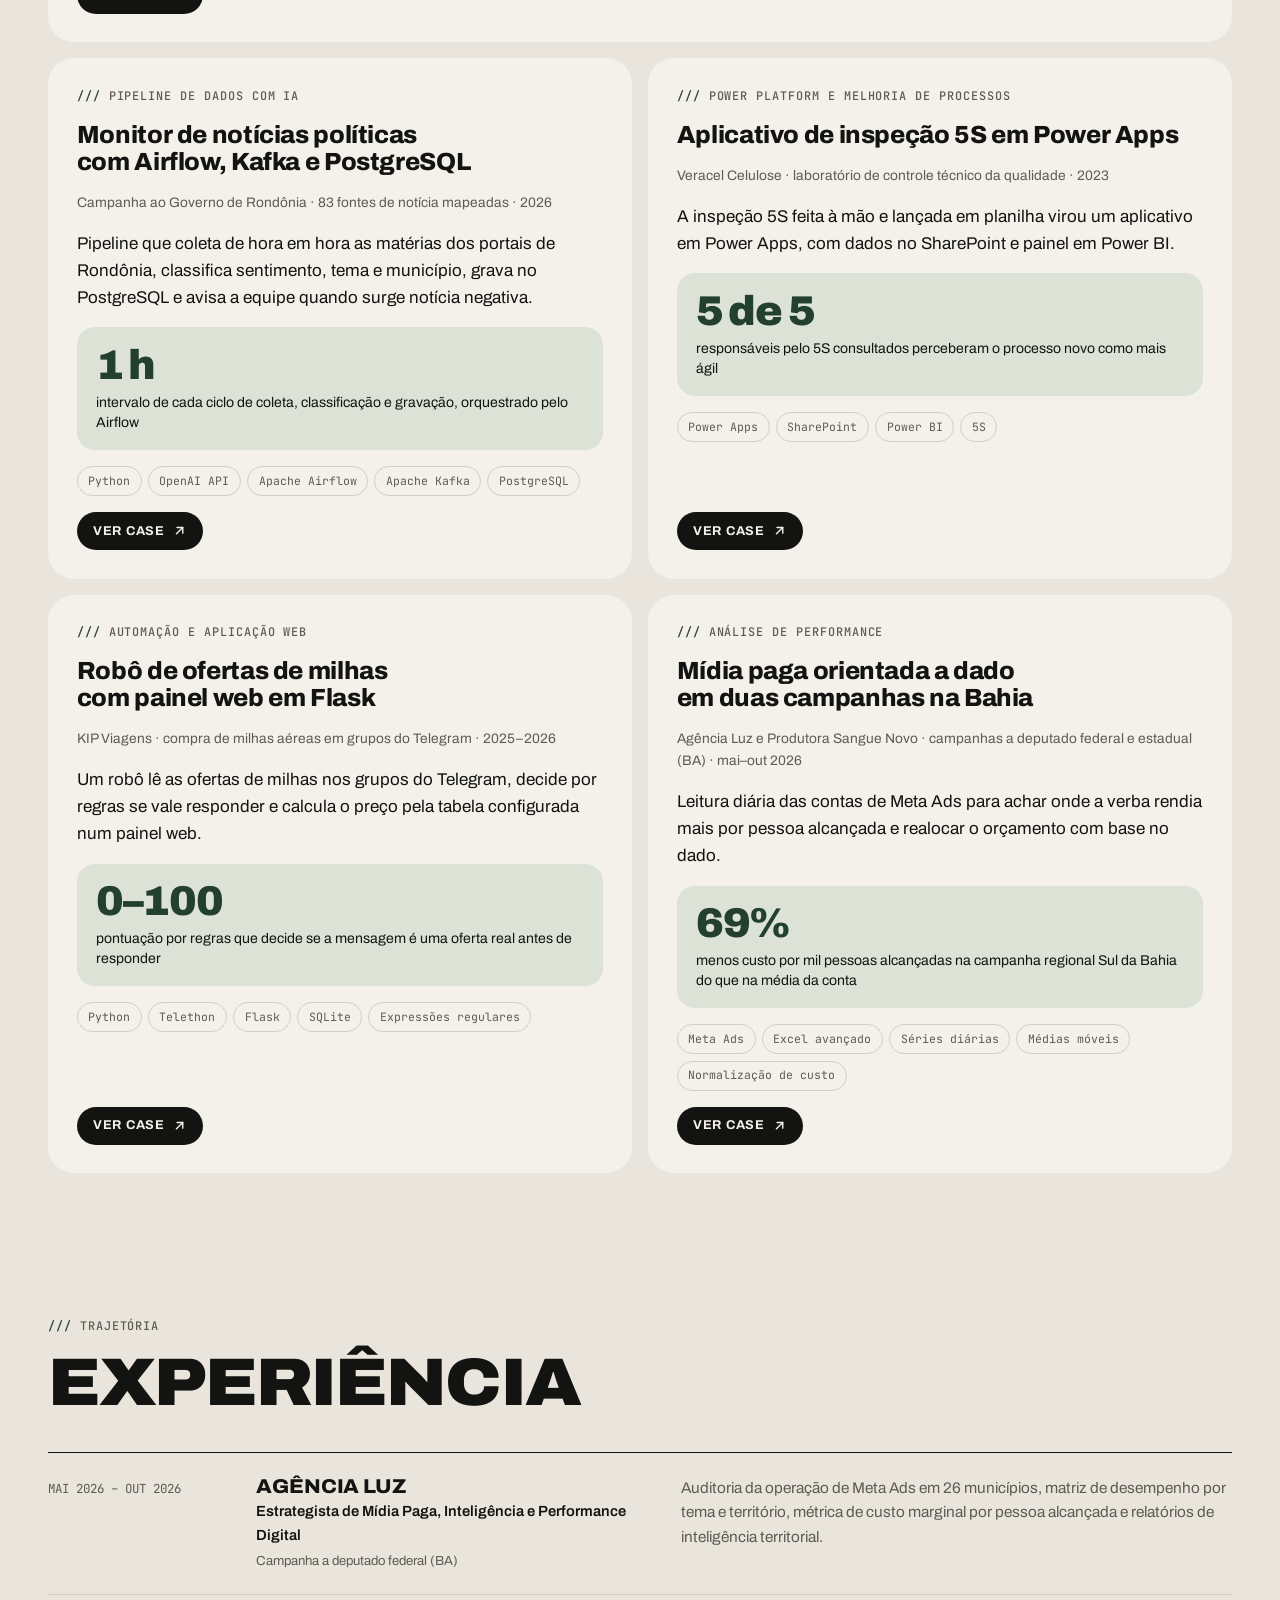
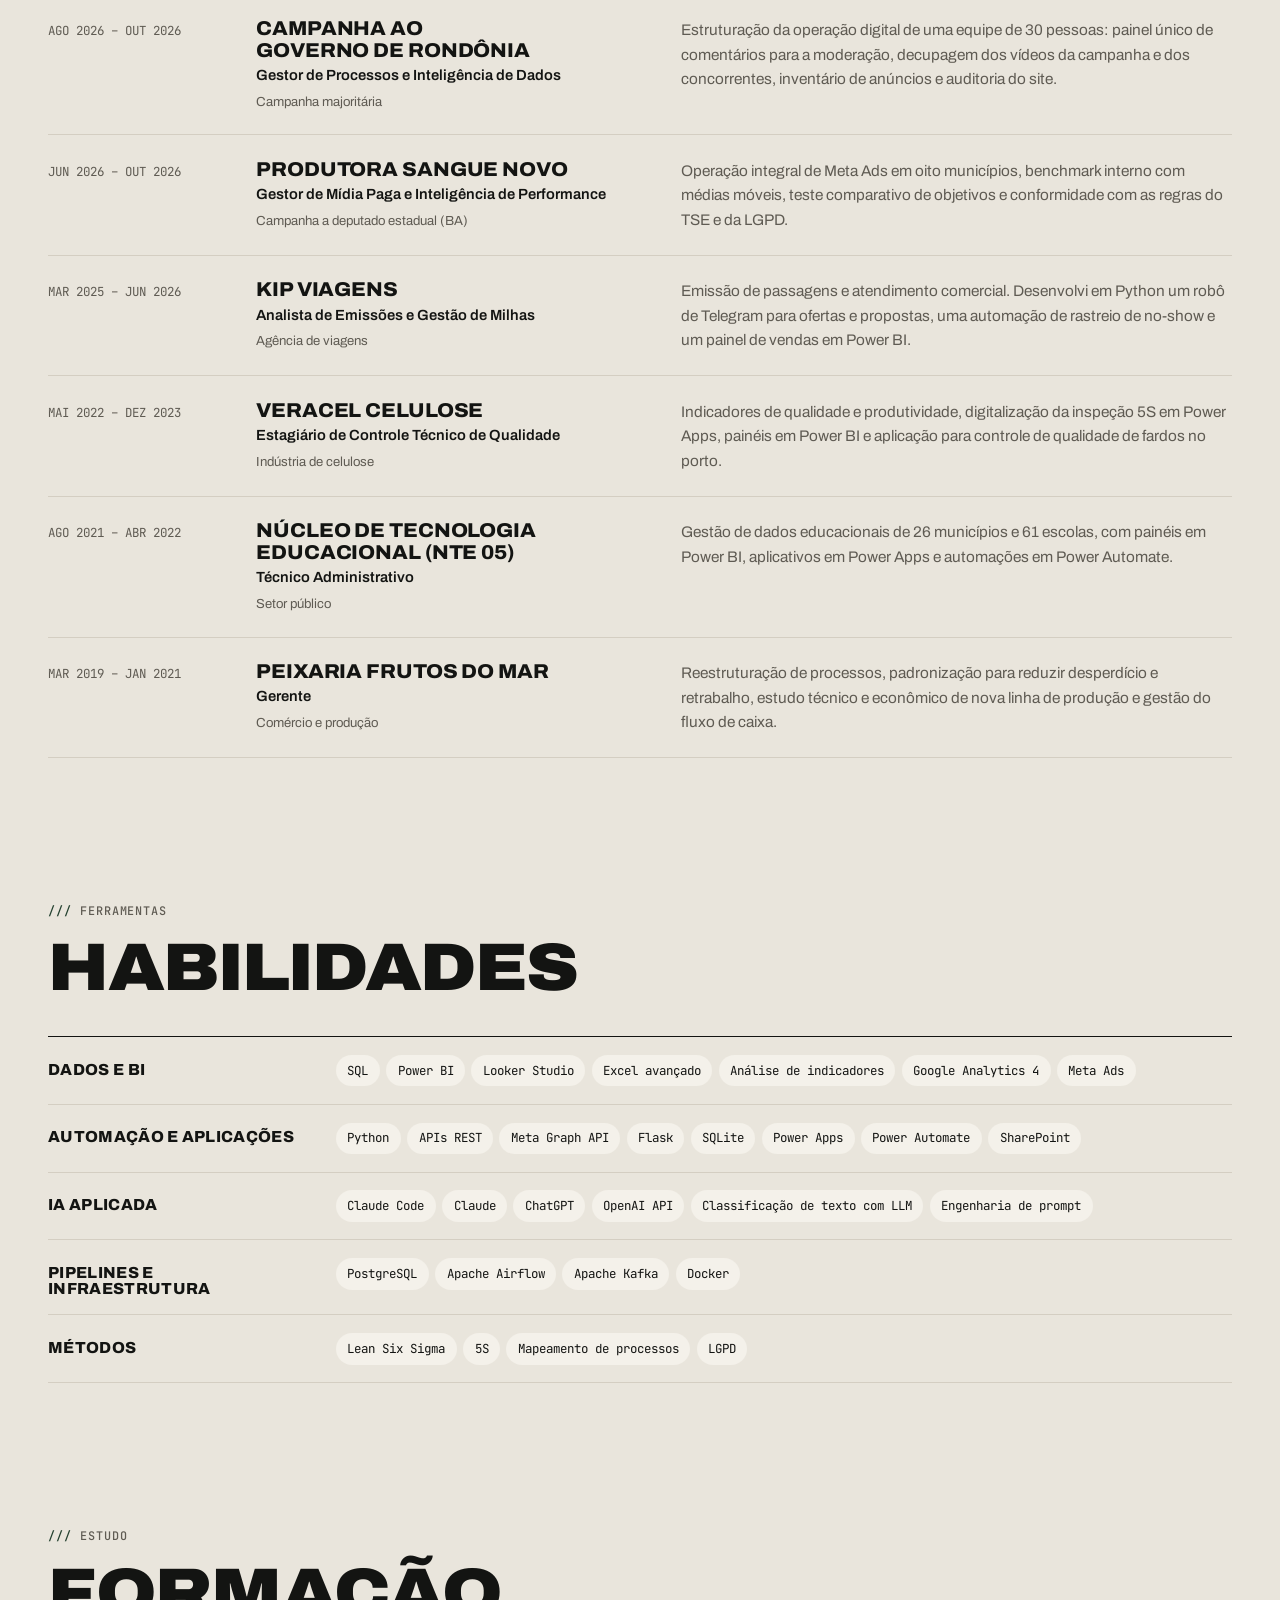
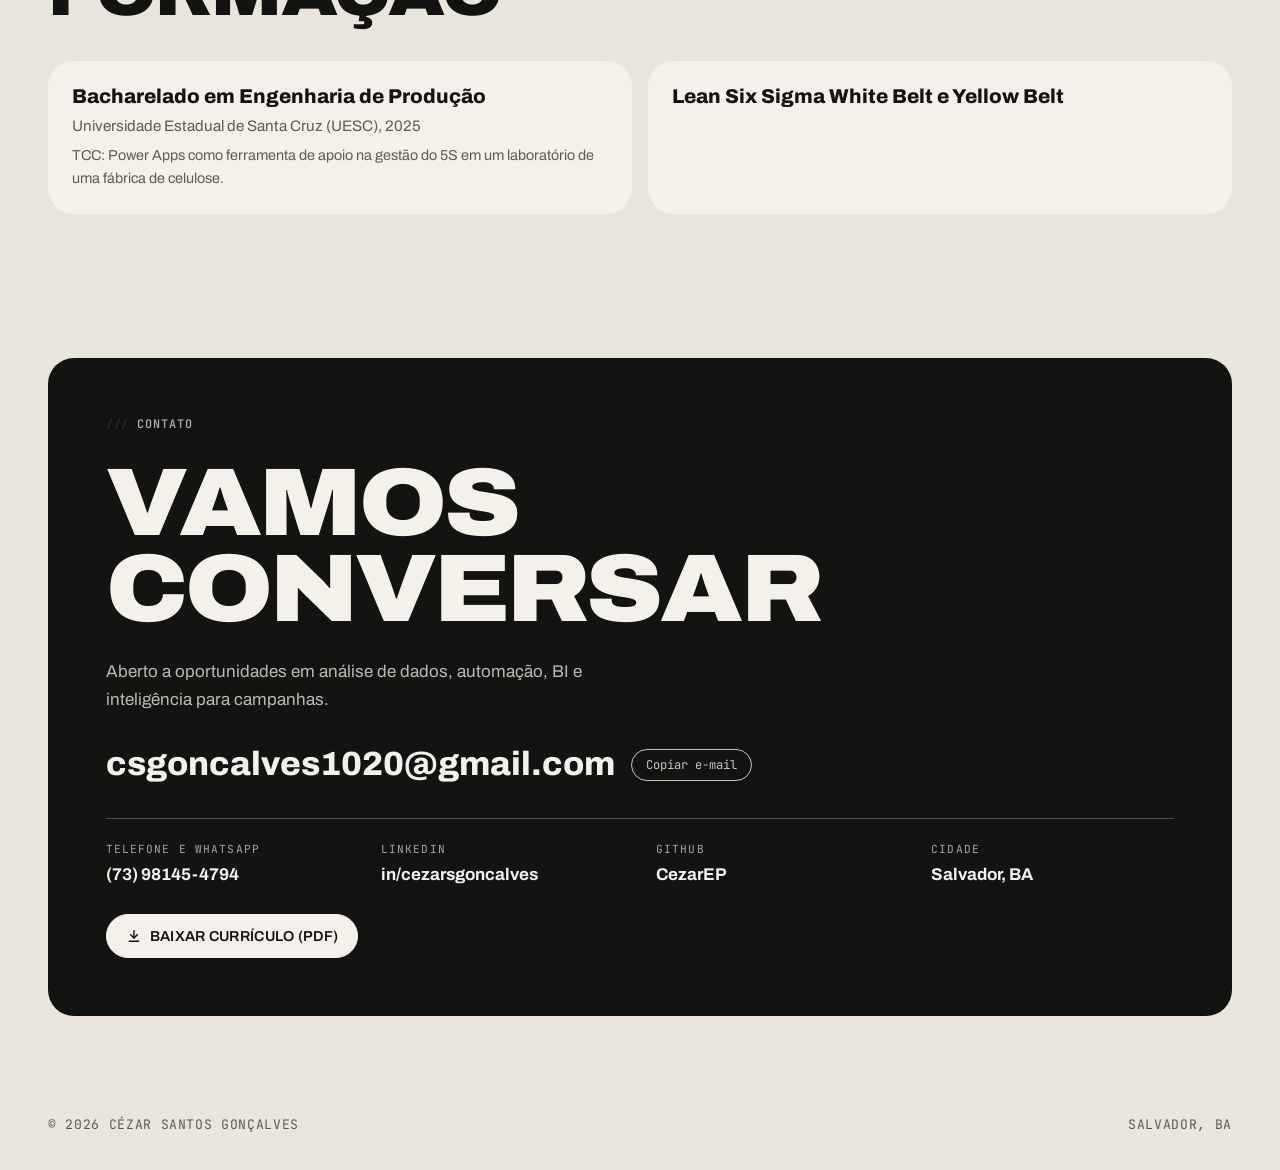
==== commit 1eef3e69: "Adiciona seção IA aplicada, destaca IA nos cases e atualiza currículo Co-Authored-By: Claude Opus 5." ====
--- a/index.html
+++ b/index.html
@@ -21,7 +21,7 @@
 <link rel="preconnect" href="https://fonts.googleapis.com">
 <link rel="preconnect" href="https://fonts.gstatic.com" crossorigin>
 <link rel="stylesheet" href="https://fonts.googleapis.com/css2?family=Archivo:ital,wdth,wght@0,62..125,400..900;1,100,400&family=JetBrains+Mono:wght@400;500&display=swap">
-<link rel="stylesheet" href="assets/estilo.css?v=f9e28ede">
+<link rel="stylesheet" href="assets/estilo.css?v=1130e0fd">
 </head>
 <body>
 <a class="pular" href="#conteudo">Pular para o conteúdo</a>
@@ -29,15 +29,15 @@
 <header class="topo"><div class="wrap"><div class="cartao">
 <div class="nav">
 <a class="marca" href="./">Cézar Gonçalves</a>
-<nav class="menu" aria-label="Principal"><a href="#sobre">Sobre</a><a href="#cases">Cases</a><a href="#experiencia">Experiência</a></nav>
+<nav class="menu" aria-label="Principal"><a href="#sobre">Sobre</a><a href="#ia">IA</a><a href="#cases">Cases</a><a href="#experiencia">Experiência</a></nav>
 <div class="nav-acoes"><button class="tema" type="button" aria-label="Alternar tema"><svg viewBox="0 0 24 24" fill="none" stroke="currentColor" stroke-width="2" aria-hidden="true"><circle cx="12" cy="12" r="9"/><path d="M12 3a9 9 0 0 0 0 18z" fill="currentColor"/></svg></button><a class="pill" href="#contato">Fale comigo <svg viewBox="0 0 24 24" fill="none" stroke="currentColor" stroke-width="2.2" stroke-linecap="round" stroke-linejoin="round" aria-hidden="true"><path d="M7 17 17 7"/><path d="M8 7h9v9"/></svg></a></div>
 </div>
 <div class="hero-grid" id="conteudo">
 <div class="hero-txt">
-<span class="rotulo">Dados · automação · processos</span>
+<span class="rotulo">Dados · automação · IA · processos</span>
 <h1 class="nome"><span>Cézar<span class="brilho" aria-hidden="true">✦</span></span><span>Gonçalves</span></h1>
 <p class="cargo">Analista de Dados e Automação</p>
-<p class="complemento">Python, SQL e Power Platform aplicados à melhoria de processos.</p>
+<p class="complemento">Python, SQL, Power Platform e IA aplicados à melhoria de processos.</p>
 <p class="proposta">Desenvolvo automações, aplicativos e painéis para reduzir atividades manuais, organizar informações e apoiar decisões.</p>
 <p class="local">Salvador, BA · Disponível para trabalho 100% remoto</p>
 <div class="acoes"><a class="pill" href="#cases">Ver projetos <svg viewBox="0 0 24 24" fill="none" stroke="currentColor" stroke-width="2.2" stroke-linecap="round" stroke-linejoin="round" aria-hidden="true"><path d="M7 17 17 7"/><path d="M8 7h9v9"/></svg></a><a class="pill vazada" href="assets/curriculo-cezar-santos-goncalves.pdf" download>Baixar currículo</a><a class="pill vazada" href="#contato">Contato</a></div>
@@ -61,7 +61,13 @@
 
 <section class="secao" id="sobre"><div class="wrap">
 <div class="cabeca"><div><span class="rotulo">Sobre</span></div></div>
-<div class="sobre"><p class="frase">Dado para decidir, <em>processo</em> para repetir.</p><div class="sobre-texto"><p>Sou engenheiro de produção formado pela UESC e trabalho com dados, automação e processos.</p><p>Atuei na indústria de celulose, no setor público, em agência de viagens e em campanhas eleitorais, sempre onde a operação precisava decidir rápido.</p><p>Programo em Python e Node.js, construo painéis em Power BI e aplicativos em Power Apps, e uso Lean Six Sigma para medir antes de mudar.</p></div></div>
+<div class="sobre"><p class="frase">Dado para decidir, <em>processo</em> para repetir.</p><div class="sobre-texto"><p>Sou engenheiro de produção formado pela UESC e trabalho com dados, automação e processos.</p><p>Atuei na indústria de celulose, no setor público, em agência de viagens e em campanhas eleitorais, sempre onde a operação precisava decidir rápido.</p><p>Programo em Python e Node.js, construo painéis em Power BI e aplicativos em Power Apps, e uso Lean Six Sigma para medir antes de mudar.</p><p>Uso inteligência artificial como ferramenta de trabalho: modelos de linguagem para classificar texto em escala e o Claude Code para programar mais rápido, sempre com conferência humana do resultado.</p></div></div>
+</div></section>
+
+
+<section class="secao" id="ia"><div class="wrap">
+<div class="cabeca"><div><span class="rotulo">Inteligência artificial</span><h2>IA aplicada</h2></div><p class="intro">IA entra onde economiza tempo e o resultado pode ser conferido. Onde a decisão precisa ser explicada linha a linha, uso regras explícitas.</p></div>
+<ul class="ia-lista"><li><a href="cases/monitor-noticias.html"><span class="ferr">OpenAI API</span><h3>Classificação de notícias</h3><p>Um modelo da OpenAI (gpt-4o-mini) lê cada matéria e devolve sentimento, tema e município. Sem chave de API, um classificador por palavras-chave assume, e o pipeline não para.</p><span class="ir">Ver o case <svg viewBox="0 0 24 24" fill="none" stroke="currentColor" stroke-width="2.2" stroke-linecap="round" stroke-linejoin="round" aria-hidden="true"><path d="M7 17 17 7"/><path d="M8 7h9v9"/></svg></span></a></li><li><a href="cases/automacao-kip.html"><span class="ferr">Claude Code</span><h3>Programação assistida</h3><p>Usei o Claude como assistente de programação para escrever e revisar o código do robô de ofertas da KIP Viagens e para construir o gerador deste portfólio.</p><span class="ir">Ver o case <svg viewBox="0 0 24 24" fill="none" stroke="currentColor" stroke-width="2.2" stroke-linecap="round" stroke-linejoin="round" aria-hidden="true"><path d="M7 17 17 7"/><path d="M8 7h9v9"/></svg></span></a></li><li><span class="ferr">ChatGPT e Claude</span><h3>Produtividade no dia a dia</h3><p>Apoio para estruturar análises, documentar processos e revisar textos. Números e fatos são sempre conferidos na fonte antes de sair.</p></li><li><a href="cases/automacao-kip.html"><span class="ferr">Critério</span><h3>Quando não usar IA</h3><p>No robô da KIP, o dono precisava entender por que cada mensagem foi respondida. Por isso a decisão ficou com regras e pontuação transparentes, e não com um modelo.</p><span class="ir">Ver o case <svg viewBox="0 0 24 24" fill="none" stroke="currentColor" stroke-width="2.2" stroke-linecap="round" stroke-linejoin="round" aria-hidden="true"><path d="M7 17 17 7"/><path d="M8 7h9v9"/></svg></span></a></li></ul>
 </div></section>
 
 <section class="secao" id="cases"><div class="wrap">
@@ -69,10 +75,10 @@
 <div class="cases"><article class="card principal"><div class="corpo"><span class="rotulo">Dados e automação · operação completa</span>
 <h3><a href="cases/campanha-rondonia.html">Inteligência de dados e processos na campanha ao Governo de Rondônia</a></h3>
 <p class="contexto">Campanha ao Governo de Rondônia · equipe de 30 pessoas em 5 núcleos · ago–out 2026</p>
-<p class="resumo">Coleta de 27.148 comentários pela API da Meta, painel único para a moderação e decupagem automática de vídeos para a campanha decidir mais rápido.</p></div><div class="destaque"><span class="valor">45 → 12 min</span><span class="legenda">tempo de atualização do painel que reúne os comentários de todos os posts, da primeira versão à versão em uso</span></div><div class="fim"><ul class="chips"><li>Python</li><li>Meta Graph API</li><li>Metricool</li><li>Looker Studio</li><li>faster-whisper</li></ul><span class="ver" aria-hidden="true">Ver case <svg viewBox="0 0 24 24" fill="none" stroke="currentColor" stroke-width="2.2" stroke-linecap="round" stroke-linejoin="round" aria-hidden="true"><path d="M7 17 17 7"/><path d="M8 7h9v9"/></svg></span></div></article><article class="card"><span class="rotulo">Pipeline de dados</span>
+<p class="resumo">Coleta de 27.148 comentários pela API da Meta, painel único para a moderação e decupagem automática de vídeos para a campanha decidir mais rápido.</p></div><div class="destaque"><span class="valor">45 → 12 min</span><span class="legenda">tempo de atualização do painel que reúne os comentários de todos os posts, da primeira versão à versão em uso</span></div><div class="fim"><ul class="chips"><li>Python</li><li>Meta Graph API</li><li>Metricool</li><li>Looker Studio</li><li>faster-whisper</li></ul><span class="ver" aria-hidden="true">Ver case <svg viewBox="0 0 24 24" fill="none" stroke="currentColor" stroke-width="2.2" stroke-linecap="round" stroke-linejoin="round" aria-hidden="true"><path d="M7 17 17 7"/><path d="M8 7h9v9"/></svg></span></div></article><article class="card"><span class="rotulo">Pipeline de dados com IA</span>
 <h3><a href="cases/monitor-noticias.html">Monitor de notícias políticas com Airflow, Kafka e PostgreSQL</a></h3>
 <p class="contexto">Campanha ao Governo de Rondônia · 83 fontes de notícia mapeadas · 2026</p>
-<p class="resumo">Pipeline que coleta de hora em hora as matérias dos portais de Rondônia, classifica sentimento, tema e município, grava no PostgreSQL e avisa a equipe quando surge notícia negativa.</p><div class="destaque"><span class="valor">1 h</span><span class="legenda">intervalo de cada ciclo de coleta, classificação e gravação, orquestrado pelo Airflow</span></div><ul class="chips"><li>Python</li><li>Apache Airflow</li><li>Apache Kafka</li><li>PostgreSQL</li><li>Docker Compose</li></ul><span class="ver" aria-hidden="true">Ver case <svg viewBox="0 0 24 24" fill="none" stroke="currentColor" stroke-width="2.2" stroke-linecap="round" stroke-linejoin="round" aria-hidden="true"><path d="M7 17 17 7"/><path d="M8 7h9v9"/></svg></span></article><article class="card"><span class="rotulo">Power Platform e melhoria de processos</span>
+<p class="resumo">Pipeline que coleta de hora em hora as matérias dos portais de Rondônia, classifica sentimento, tema e município, grava no PostgreSQL e avisa a equipe quando surge notícia negativa.</p><div class="destaque"><span class="valor">1 h</span><span class="legenda">intervalo de cada ciclo de coleta, classificação e gravação, orquestrado pelo Airflow</span></div><ul class="chips"><li>Python</li><li>OpenAI API</li><li>Apache Airflow</li><li>Apache Kafka</li><li>PostgreSQL</li></ul><span class="ver" aria-hidden="true">Ver case <svg viewBox="0 0 24 24" fill="none" stroke="currentColor" stroke-width="2.2" stroke-linecap="round" stroke-linejoin="round" aria-hidden="true"><path d="M7 17 17 7"/><path d="M8 7h9v9"/></svg></span></article><article class="card"><span class="rotulo">Power Platform e melhoria de processos</span>
 <h3><a href="cases/inspecao-5s.html">Aplicativo de inspeção 5S em Power Apps</a></h3>
 <p class="contexto">Veracel Celulose · laboratório de controle técnico da qualidade · 2023</p>
 <p class="resumo">A inspeção 5S feita à mão e lançada em planilha virou um aplicativo em Power Apps, com dados no SharePoint e painel em Power BI.</p><div class="destaque"><span class="valor">5 de 5</span><span class="legenda">responsáveis pelo 5S consultados perceberam o processo novo como mais ágil</span></div><ul class="chips"><li>Power Apps</li><li>SharePoint</li><li>Power BI</li><li>5S</li></ul><span class="ver" aria-hidden="true">Ver case <svg viewBox="0 0 24 24" fill="none" stroke="currentColor" stroke-width="2.2" stroke-linecap="round" stroke-linejoin="round" aria-hidden="true"><path d="M7 17 17 7"/><path d="M8 7h9v9"/></svg></span></article><article class="card"><span class="rotulo">Automação e aplicação web</span>
@@ -98,7 +104,7 @@
 
 <section class="secao" id="habilidades"><div class="wrap">
 <div class="cabeca"><div><span class="rotulo">Ferramentas</span><h2>Habilidades</h2></div></div>
-<div class="grupos"><div class="grupo"><h3>Dados e BI</h3><ul class="chips"><li>SQL</li><li>Power BI</li><li>Looker Studio</li><li>Excel avançado</li><li>Análise de indicadores</li><li>Google Analytics 4</li><li>Meta Ads</li></ul></div><div class="grupo"><h3>Automação e aplicações</h3><ul class="chips"><li>Python</li><li>APIs REST</li><li>Meta Graph API</li><li>Flask</li><li>SQLite</li><li>Power Apps</li><li>Power Automate</li><li>SharePoint</li></ul></div><div class="grupo"><h3>Pipelines e infraestrutura</h3><ul class="chips"><li>PostgreSQL</li><li>Apache Airflow</li><li>Apache Kafka</li><li>Docker</li></ul></div><div class="grupo"><h3>Métodos</h3><ul class="chips"><li>Lean Six Sigma</li><li>5S</li><li>Mapeamento de processos</li><li>LGPD</li></ul></div></div>
+<div class="grupos"><div class="grupo"><h3>Dados e BI</h3><ul class="chips"><li>SQL</li><li>Power BI</li><li>Looker Studio</li><li>Excel avançado</li><li>Análise de indicadores</li><li>Google Analytics 4</li><li>Meta Ads</li></ul></div><div class="grupo"><h3>Automação e aplicações</h3><ul class="chips"><li>Python</li><li>APIs REST</li><li>Meta Graph API</li><li>Flask</li><li>SQLite</li><li>Power Apps</li><li>Power Automate</li><li>SharePoint</li></ul></div><div class="grupo"><h3>IA aplicada</h3><ul class="chips"><li>Claude Code</li><li>Claude</li><li>ChatGPT</li><li>OpenAI API</li><li>Classificação de texto com LLM</li><li>Engenharia de prompt</li></ul></div><div class="grupo"><h3>Pipelines e infraestrutura</h3><ul class="chips"><li>PostgreSQL</li><li>Apache Airflow</li><li>Apache Kafka</li><li>Docker</li></ul></div><div class="grupo"><h3>Métodos</h3><ul class="chips"><li>Lean Six Sigma</li><li>5S</li><li>Mapeamento de processos</li><li>LGPD</li></ul></div></div>
 </div></section>
 
 <section class="secao" id="formacao"><div class="wrap">
--- a/assets/estilo.css
+++ b/assets/estilo.css
@@ -289,3 +289,17 @@
   .navcases .prox { grid-column: auto; text-align: left; }
 }
 .demo + .demo { margin-top: .6rem; }
+
+/* IA aplicada */
+.ia-lista { list-style: none; padding: 0; margin: 0; display: grid; grid-template-columns: repeat(4, 1fr); gap: 1rem; }
+.ia-lista li { background: var(--card); border-radius: var(--raio); min-width: 0; display: flex; }
+.ia-lista li > a, .ia-lista li:not(:has(> a)) { display: flex; flex-direction: column; gap: .6rem; padding: 1.5rem; color: inherit; text-decoration: none; width: 100%; }
+.ia-lista .ferr { font-family: var(--mono); font-size: .72rem; font-weight: 500; text-transform: uppercase; letter-spacing: .08em; color: var(--accent); }
+.ia-lista h3 { font-size: 1.2rem; font-weight: 800; letter-spacing: -.01em; line-height: 1.1; }
+.ia-lista p { margin: 0; font-size: .93rem; color: var(--muted); line-height: 1.5; }
+.ia-lista .ir { margin-top: auto; padding-top: .4rem; display: inline-flex; align-items: center; gap: .35rem; font-size: .78rem; font-weight: 700; text-transform: uppercase; letter-spacing: .06em; color: var(--accent); }
+.ia-lista .ir svg { width: .9rem; height: .9rem; }
+.ia-lista li > a:hover h3, .ia-lista li > a:focus-visible h3 { color: var(--accent); }
+.ia-lista li > a:hover .ir { text-decoration: underline; }
+@media (max-width: 1000px) { .ia-lista { grid-template-columns: 1fr 1fr; } }
+@media (max-width: 560px) { .ia-lista { grid-template-columns: 1fr; } }
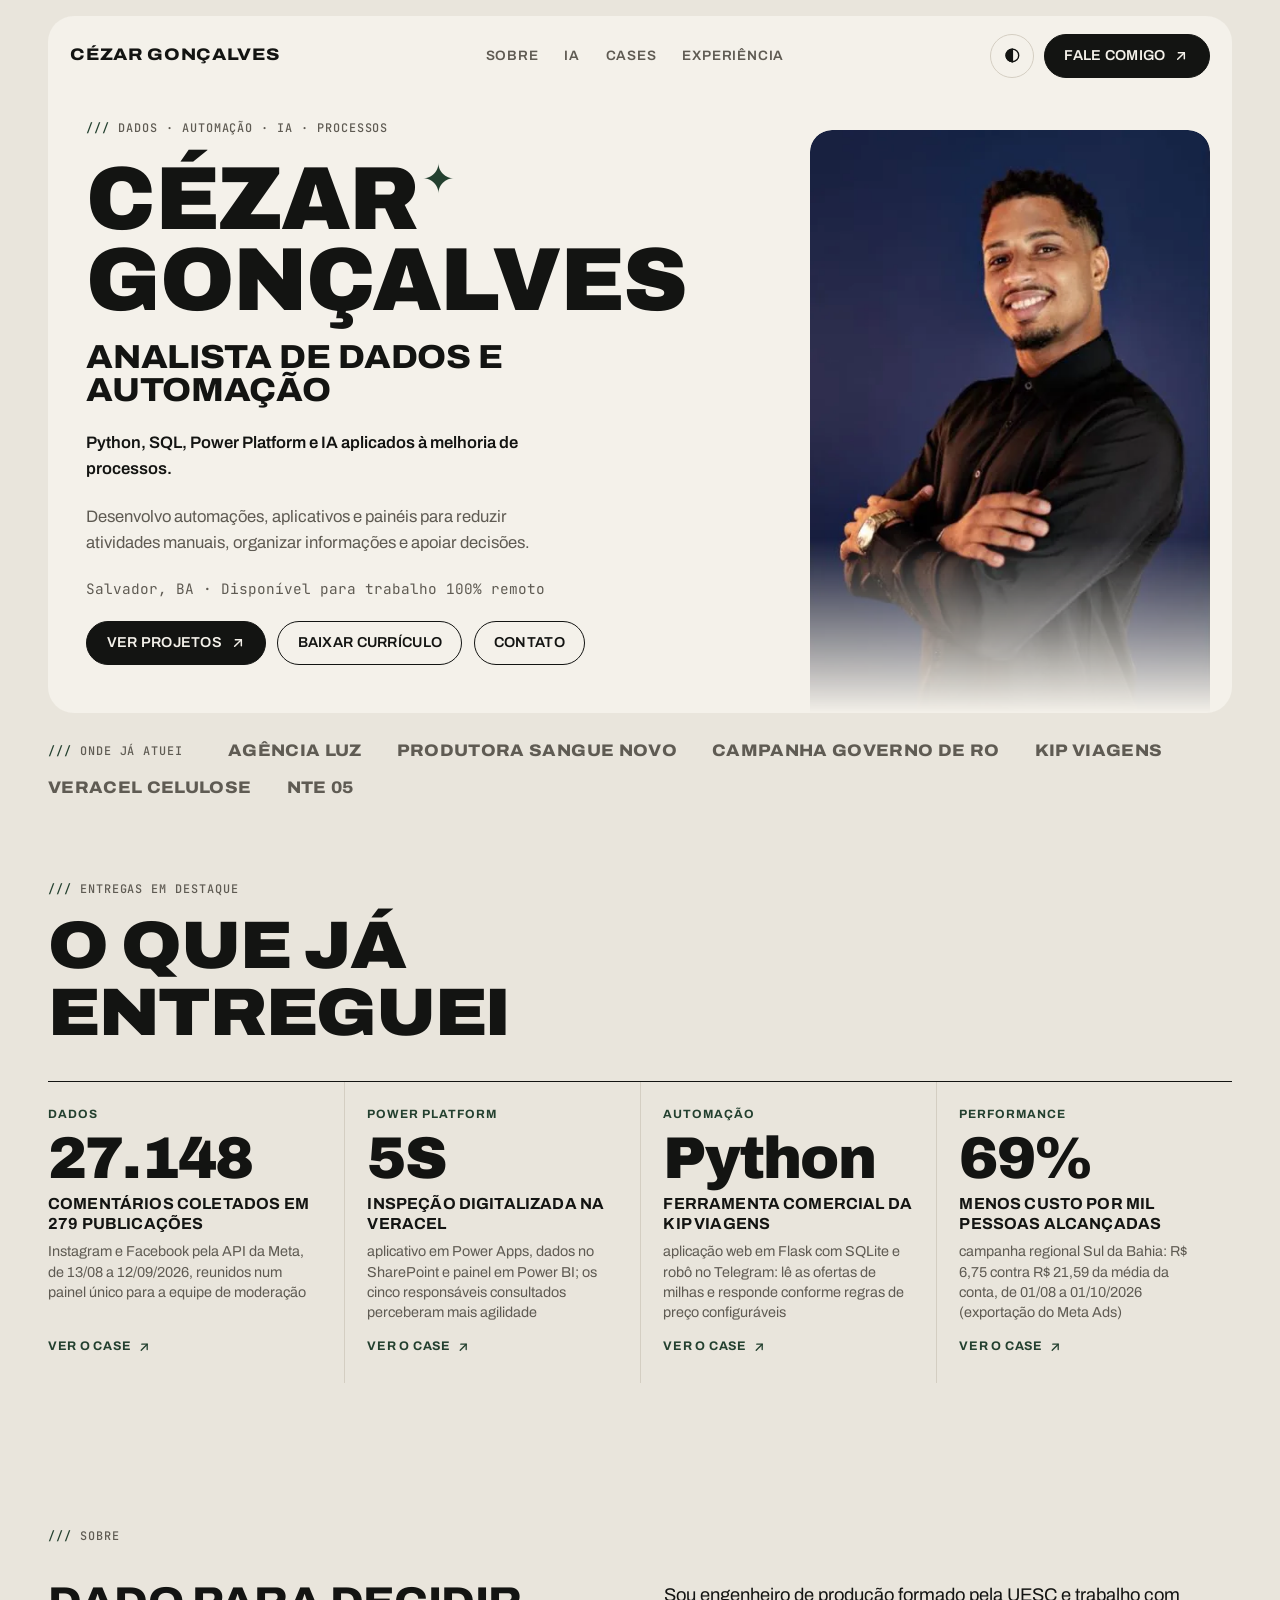
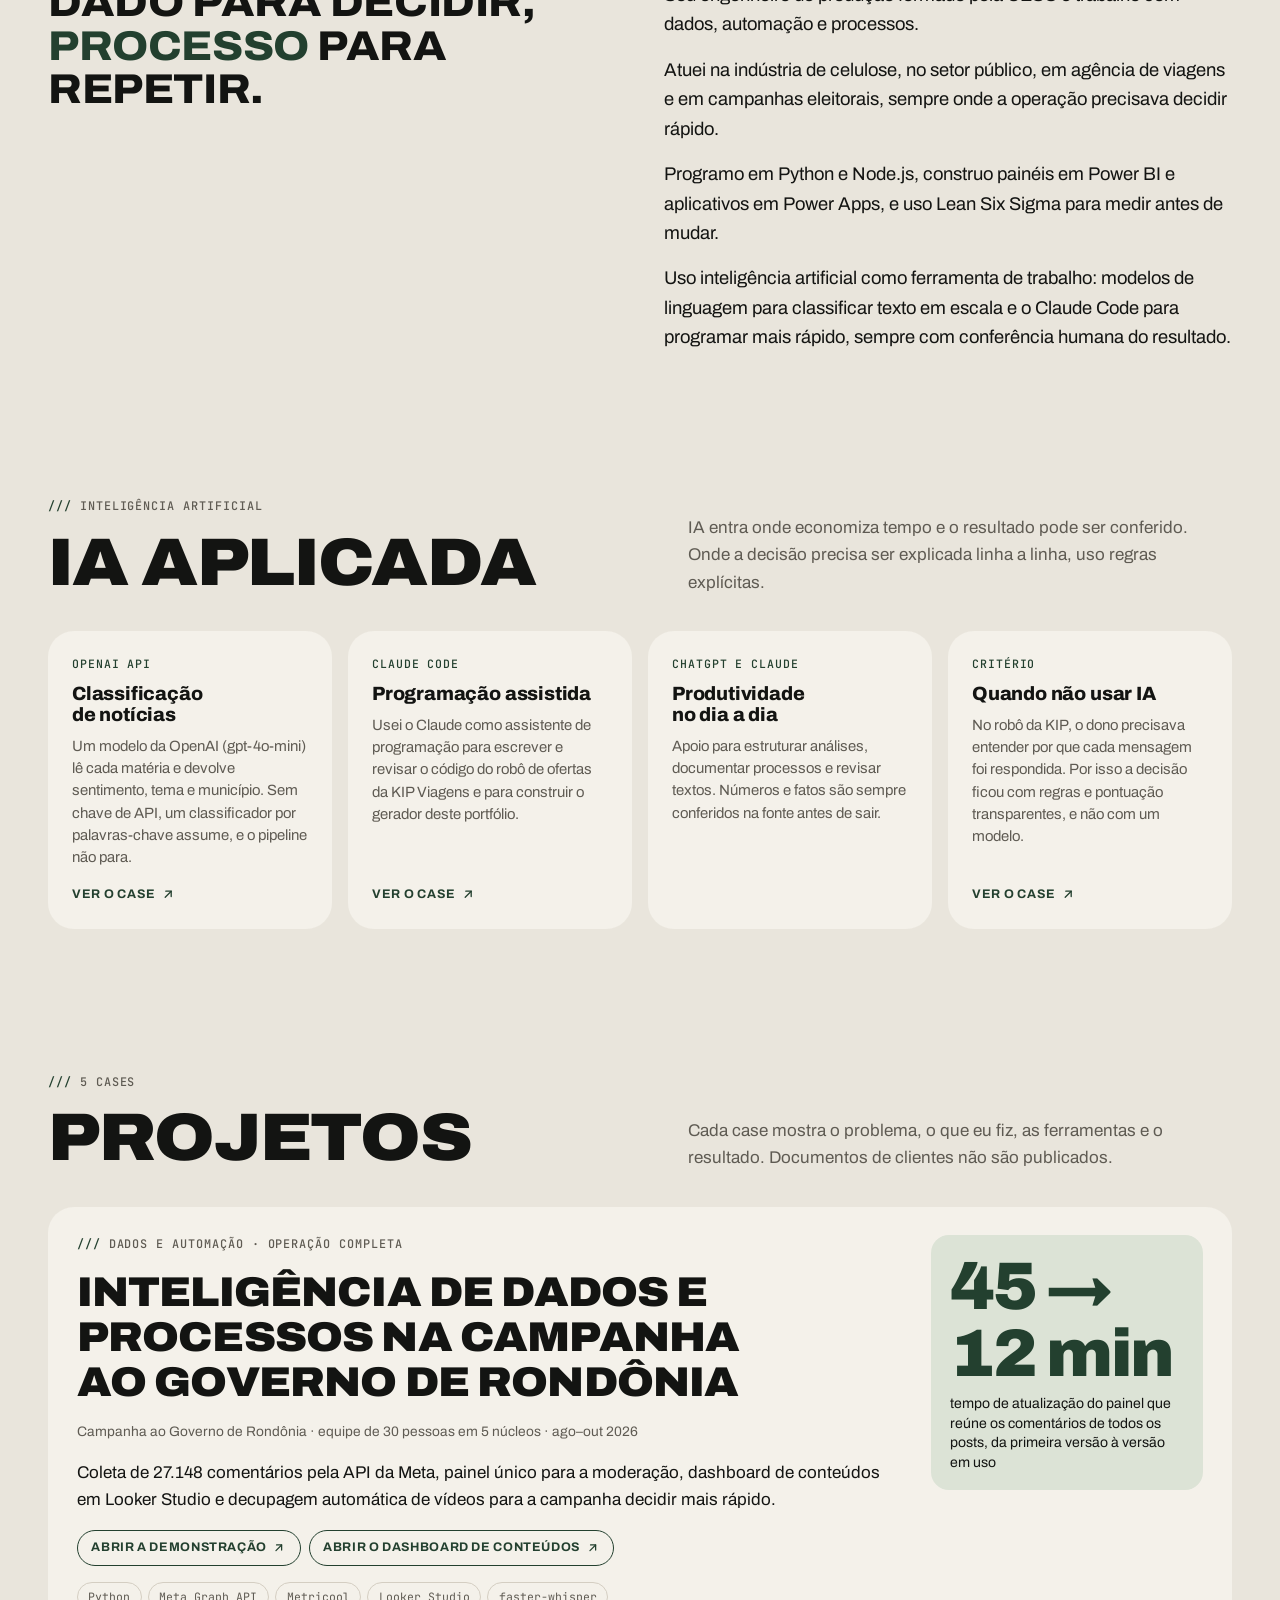
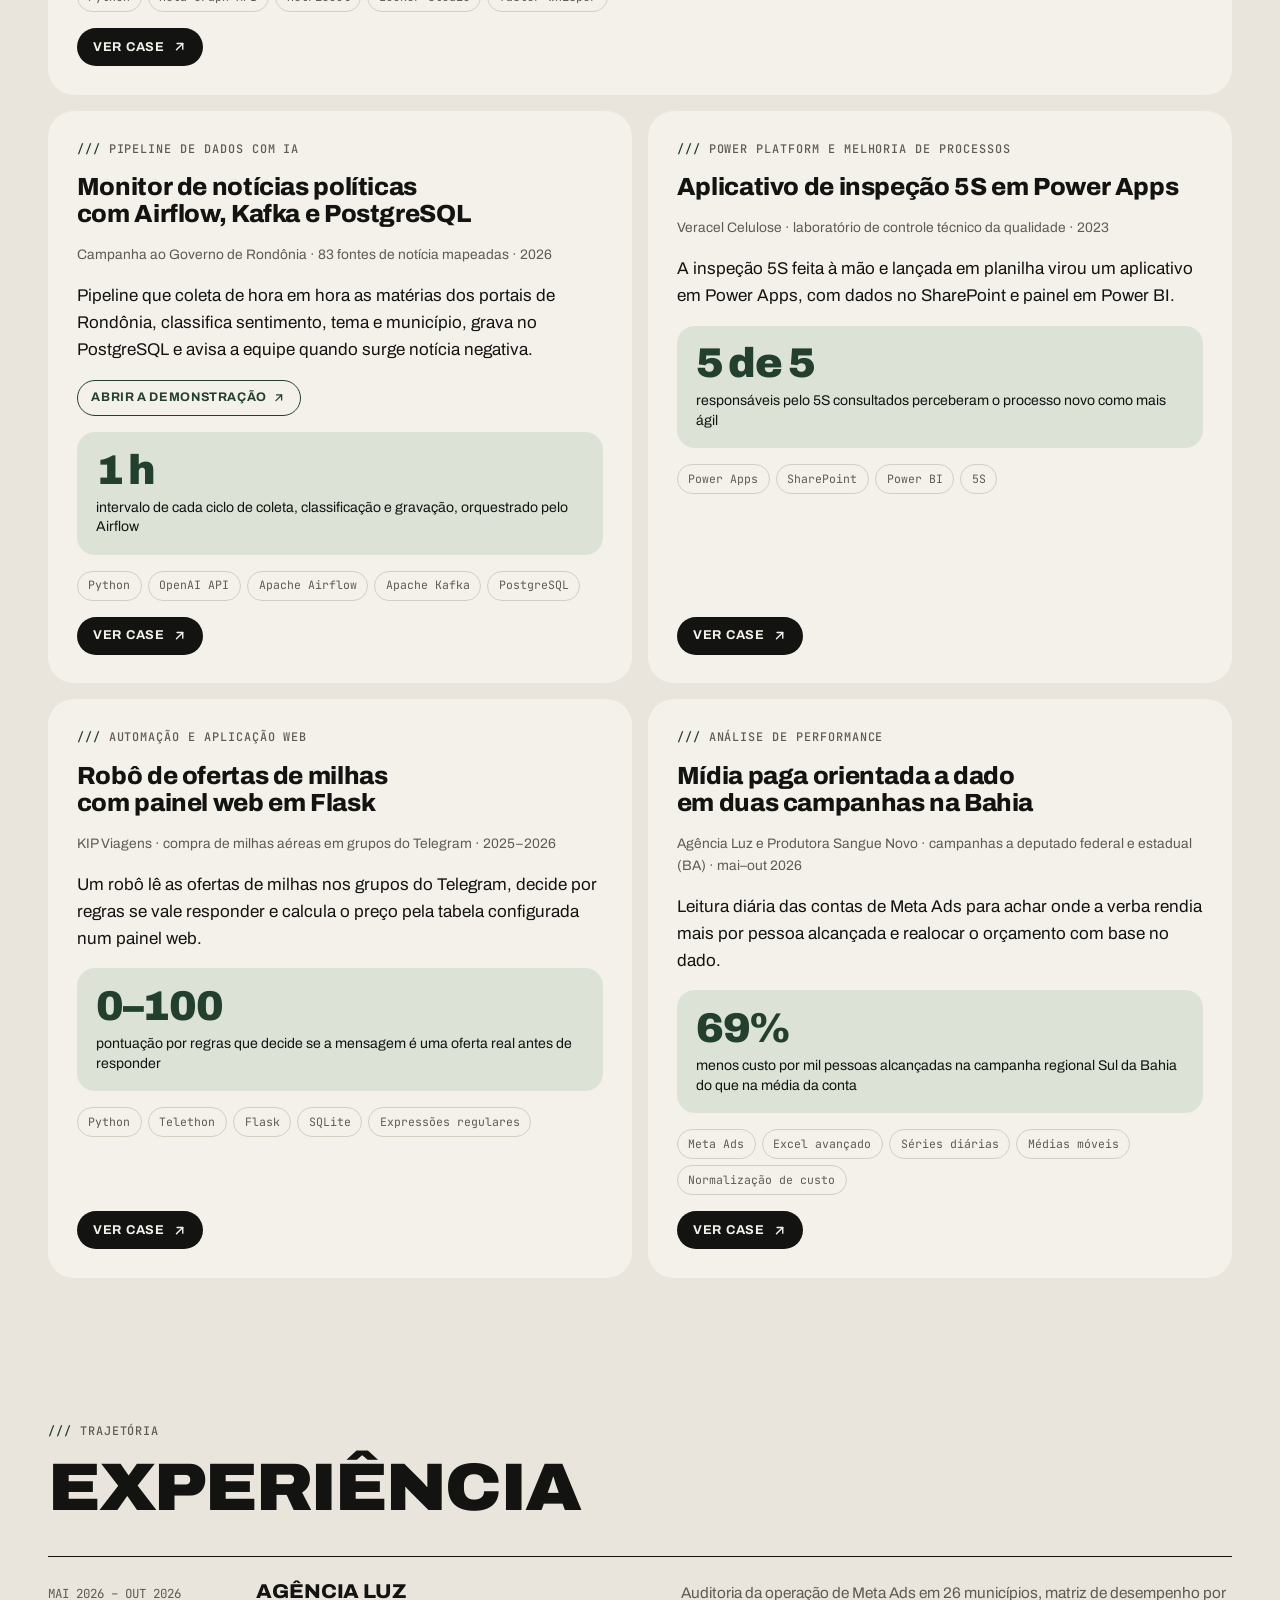
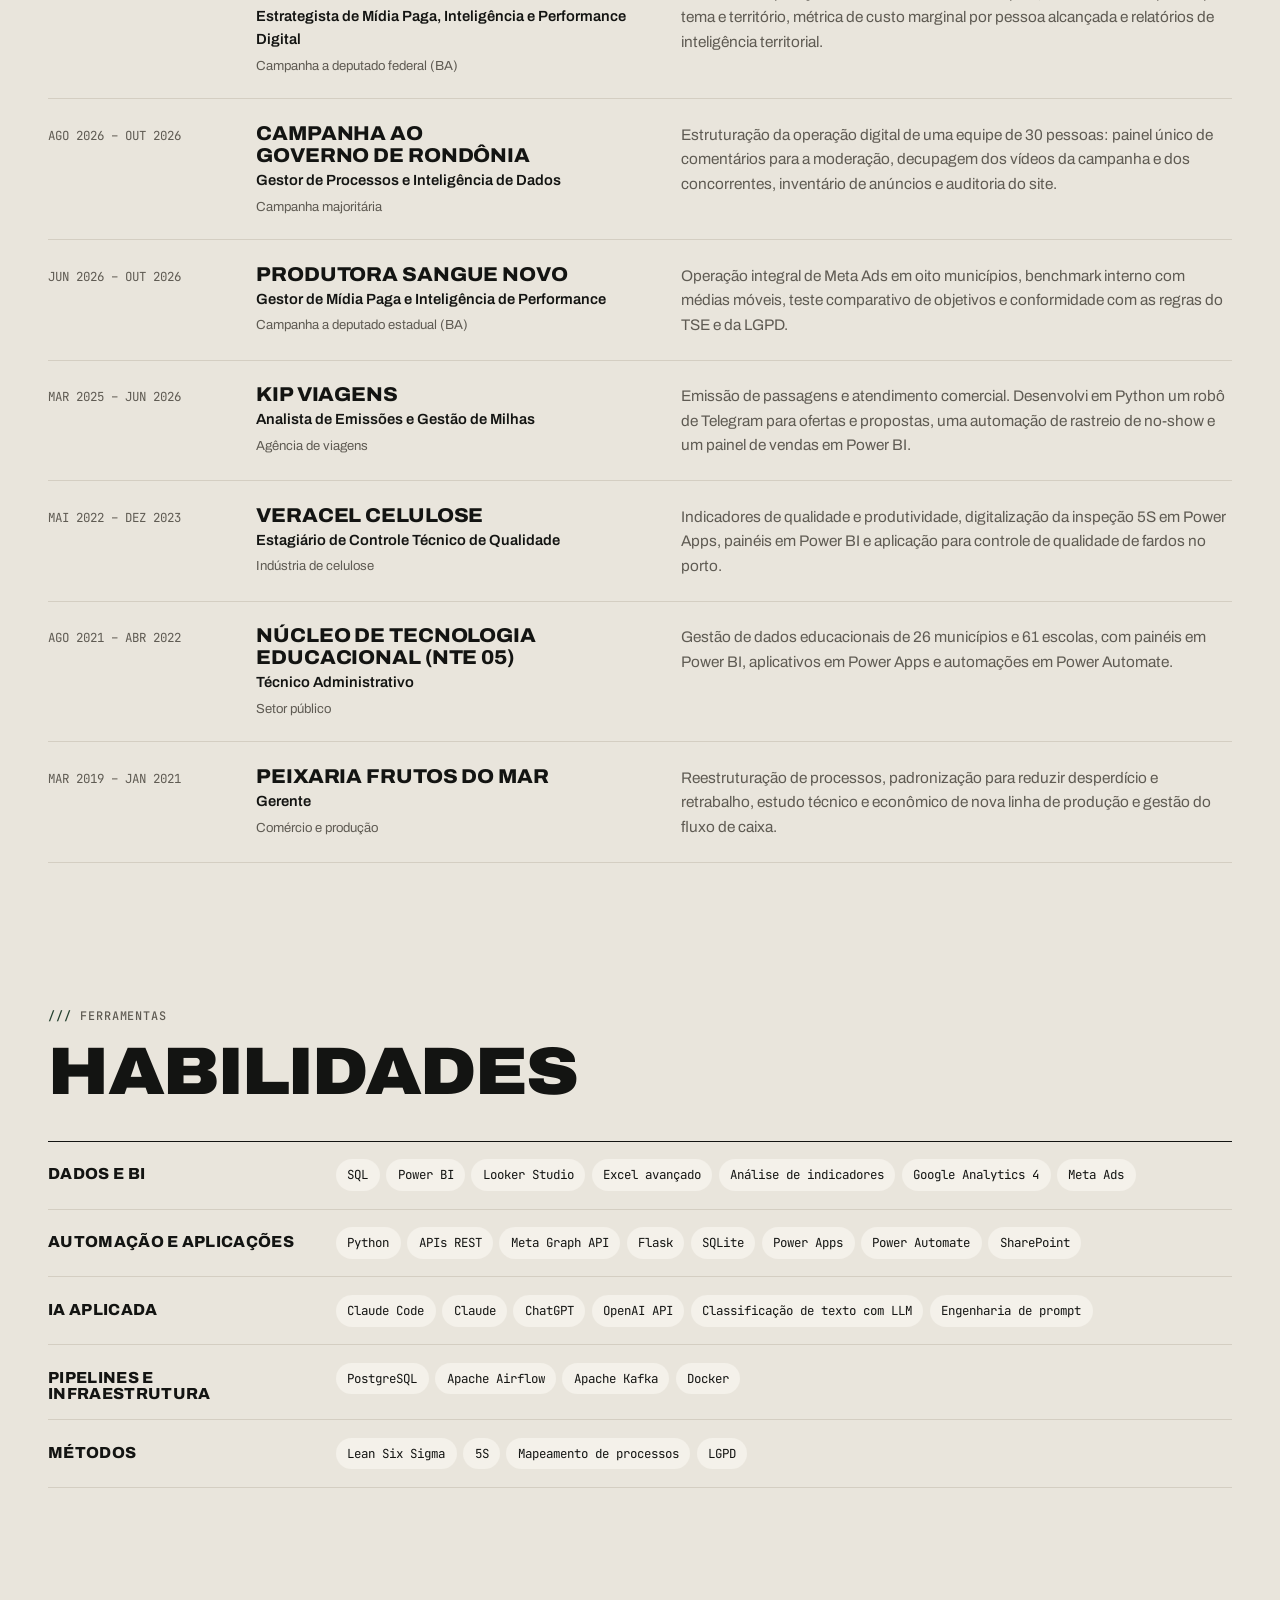
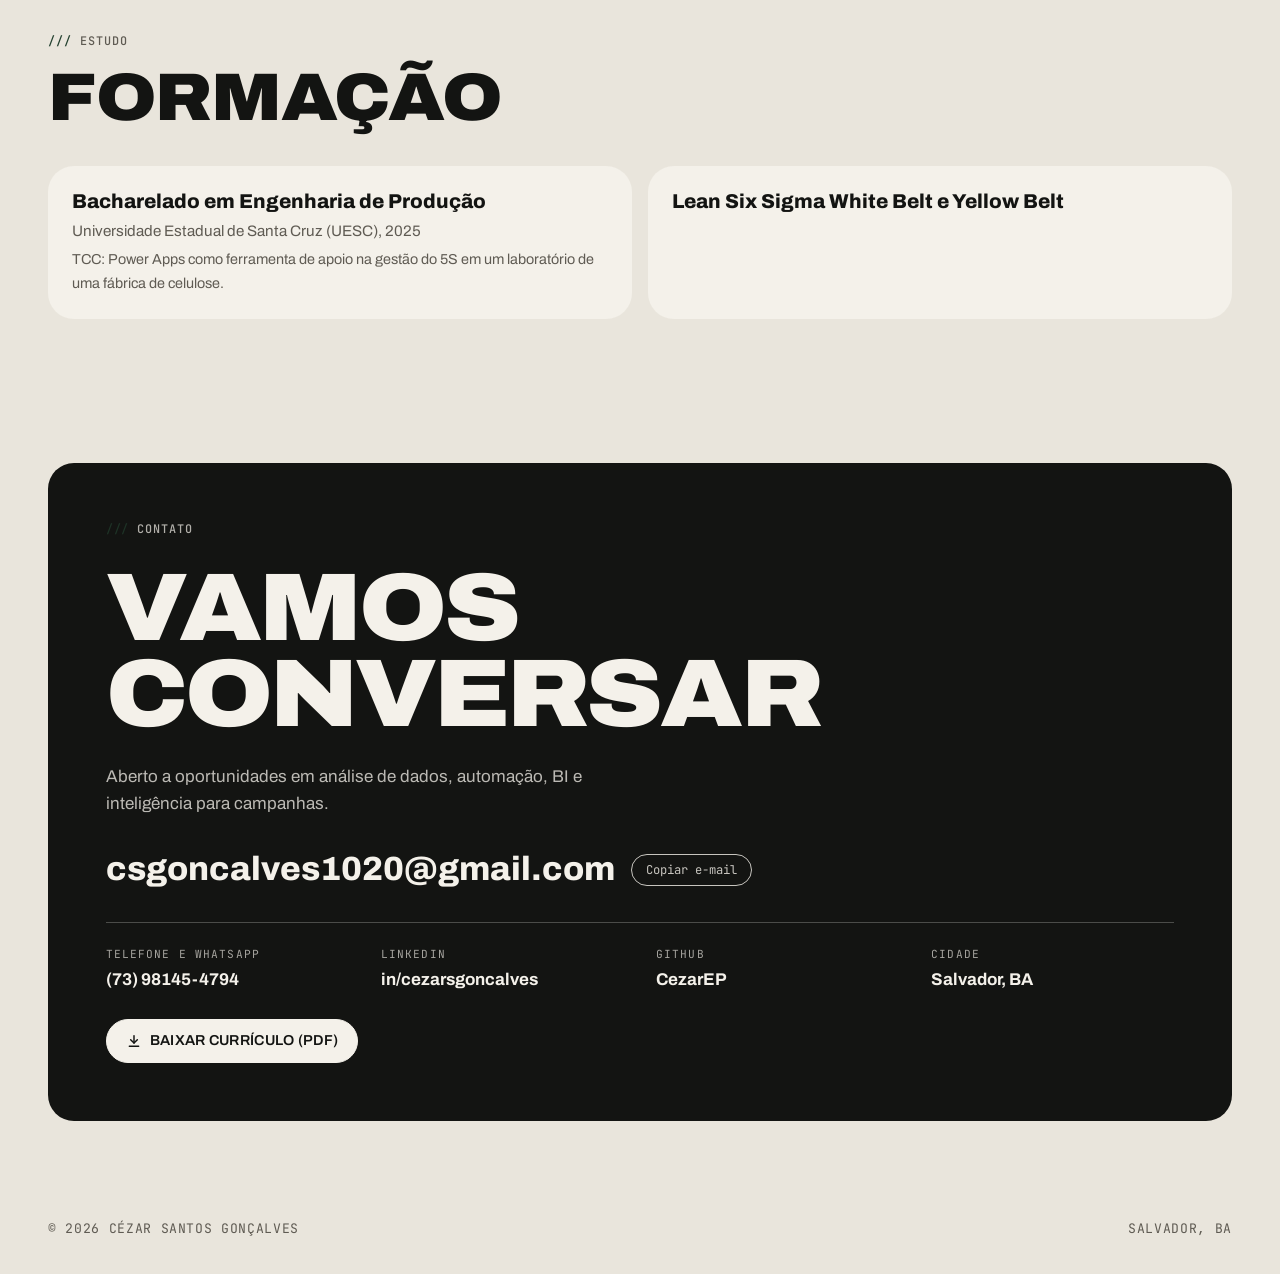
==== commit 9fb2bb94: "Mostra o dashboard do Looker Studio e as demonstrações nos cartões da página inicial Co-Authored-By:" ====
--- a/index.html
+++ b/index.html
@@ -21,7 +21,7 @@
 <link rel="preconnect" href="https://fonts.googleapis.com">
 <link rel="preconnect" href="https://fonts.gstatic.com" crossorigin>
 <link rel="stylesheet" href="https://fonts.googleapis.com/css2?family=Archivo:ital,wdth,wght@0,62..125,400..900;1,100,400&family=JetBrains+Mono:wght@400;500&display=swap">
-<link rel="stylesheet" href="assets/estilo.css?v=1130e0fd">
+<link rel="stylesheet" href="assets/estilo.css?v=23befd95">
 </head>
 <body>
 <a class="pular" href="#conteudo">Pular para o conteúdo</a>
@@ -75,10 +75,10 @@
 <div class="cases"><article class="card principal"><div class="corpo"><span class="rotulo">Dados e automação · operação completa</span>
 <h3><a href="cases/campanha-rondonia.html">Inteligência de dados e processos na campanha ao Governo de Rondônia</a></h3>
 <p class="contexto">Campanha ao Governo de Rondônia · equipe de 30 pessoas em 5 núcleos · ago–out 2026</p>
-<p class="resumo">Coleta de 27.148 comentários pela API da Meta, painel único para a moderação e decupagem automática de vídeos para a campanha decidir mais rápido.</p></div><div class="destaque"><span class="valor">45 → 12 min</span><span class="legenda">tempo de atualização do painel que reúne os comentários de todos os posts, da primeira versão à versão em uso</span></div><div class="fim"><ul class="chips"><li>Python</li><li>Meta Graph API</li><li>Metricool</li><li>Looker Studio</li><li>faster-whisper</li></ul><span class="ver" aria-hidden="true">Ver case <svg viewBox="0 0 24 24" fill="none" stroke="currentColor" stroke-width="2.2" stroke-linecap="round" stroke-linejoin="round" aria-hidden="true"><path d="M7 17 17 7"/><path d="M8 7h9v9"/></svg></span></div></article><article class="card"><span class="rotulo">Pipeline de dados com IA</span>
+<p class="resumo">Coleta de 27.148 comentários pela API da Meta, painel único para a moderação, dashboard de conteúdos em Looker Studio e decupagem automática de vídeos para a campanha decidir mais rápido.</p><div class="card-demos"><a href="demos/escuta-rondonia/">Abrir a demonstração <svg viewBox="0 0 24 24" fill="none" stroke="currentColor" stroke-width="2.2" stroke-linecap="round" stroke-linejoin="round" aria-hidden="true"><path d="M7 17 17 7"/><path d="M8 7h9v9"/></svg></a><a href="https://lookerstudio.google.com/reporting/df256b50-a4d1-48a8-8130-621bb2d9d452" target="_blank" rel="noopener">Abrir o dashboard de conteúdos <svg viewBox="0 0 24 24" fill="none" stroke="currentColor" stroke-width="2.2" stroke-linecap="round" stroke-linejoin="round" aria-hidden="true"><path d="M7 17 17 7"/><path d="M8 7h9v9"/></svg></a></div></div><div class="destaque"><span class="valor">45 → 12 min</span><span class="legenda">tempo de atualização do painel que reúne os comentários de todos os posts, da primeira versão à versão em uso</span></div><div class="fim"><ul class="chips"><li>Python</li><li>Meta Graph API</li><li>Metricool</li><li>Looker Studio</li><li>faster-whisper</li></ul><span class="ver" aria-hidden="true">Ver case <svg viewBox="0 0 24 24" fill="none" stroke="currentColor" stroke-width="2.2" stroke-linecap="round" stroke-linejoin="round" aria-hidden="true"><path d="M7 17 17 7"/><path d="M8 7h9v9"/></svg></span></div></article><article class="card"><span class="rotulo">Pipeline de dados com IA</span>
 <h3><a href="cases/monitor-noticias.html">Monitor de notícias políticas com Airflow, Kafka e PostgreSQL</a></h3>
 <p class="contexto">Campanha ao Governo de Rondônia · 83 fontes de notícia mapeadas · 2026</p>
-<p class="resumo">Pipeline que coleta de hora em hora as matérias dos portais de Rondônia, classifica sentimento, tema e município, grava no PostgreSQL e avisa a equipe quando surge notícia negativa.</p><div class="destaque"><span class="valor">1 h</span><span class="legenda">intervalo de cada ciclo de coleta, classificação e gravação, orquestrado pelo Airflow</span></div><ul class="chips"><li>Python</li><li>OpenAI API</li><li>Apache Airflow</li><li>Apache Kafka</li><li>PostgreSQL</li></ul><span class="ver" aria-hidden="true">Ver case <svg viewBox="0 0 24 24" fill="none" stroke="currentColor" stroke-width="2.2" stroke-linecap="round" stroke-linejoin="round" aria-hidden="true"><path d="M7 17 17 7"/><path d="M8 7h9v9"/></svg></span></article><article class="card"><span class="rotulo">Power Platform e melhoria de processos</span>
+<p class="resumo">Pipeline que coleta de hora em hora as matérias dos portais de Rondônia, classifica sentimento, tema e município, grava no PostgreSQL e avisa a equipe quando surge notícia negativa.</p><div class="card-demos"><a href="demos/monitor-noticias/">Abrir a demonstração <svg viewBox="0 0 24 24" fill="none" stroke="currentColor" stroke-width="2.2" stroke-linecap="round" stroke-linejoin="round" aria-hidden="true"><path d="M7 17 17 7"/><path d="M8 7h9v9"/></svg></a></div><div class="destaque"><span class="valor">1 h</span><span class="legenda">intervalo de cada ciclo de coleta, classificação e gravação, orquestrado pelo Airflow</span></div><ul class="chips"><li>Python</li><li>OpenAI API</li><li>Apache Airflow</li><li>Apache Kafka</li><li>PostgreSQL</li></ul><span class="ver" aria-hidden="true">Ver case <svg viewBox="0 0 24 24" fill="none" stroke="currentColor" stroke-width="2.2" stroke-linecap="round" stroke-linejoin="round" aria-hidden="true"><path d="M7 17 17 7"/><path d="M8 7h9v9"/></svg></span></article><article class="card"><span class="rotulo">Power Platform e melhoria de processos</span>
 <h3><a href="cases/inspecao-5s.html">Aplicativo de inspeção 5S em Power Apps</a></h3>
 <p class="contexto">Veracel Celulose · laboratório de controle técnico da qualidade · 2023</p>
 <p class="resumo">A inspeção 5S feita à mão e lançada em planilha virou um aplicativo em Power Apps, com dados no SharePoint e painel em Power BI.</p><div class="destaque"><span class="valor">5 de 5</span><span class="legenda">responsáveis pelo 5S consultados perceberam o processo novo como mais ágil</span></div><ul class="chips"><li>Power Apps</li><li>SharePoint</li><li>Power BI</li><li>5S</li></ul><span class="ver" aria-hidden="true">Ver case <svg viewBox="0 0 24 24" fill="none" stroke="currentColor" stroke-width="2.2" stroke-linecap="round" stroke-linejoin="round" aria-hidden="true"><path d="M7 17 17 7"/><path d="M8 7h9v9"/></svg></span></article><article class="card"><span class="rotulo">Automação e aplicação web</span>
--- a/assets/estilo.css
+++ b/assets/estilo.css
@@ -303,3 +303,9 @@
 .ia-lista li > a:hover .ir { text-decoration: underline; }
 @media (max-width: 1000px) { .ia-lista { grid-template-columns: 1fr 1fr; } }
 @media (max-width: 560px) { .ia-lista { grid-template-columns: 1fr; } }
+
+/* links de demonstração nos cartões de case */
+.card-demos { display: flex; flex-wrap: wrap; gap: .5rem; position: relative; z-index: 2; }
+.card-demos a { display: inline-flex; align-items: center; gap: .35rem; padding: .45rem .85rem; border: 1px solid var(--accent); border-radius: 999px; color: var(--accent); font-size: .78rem; font-weight: 700; text-transform: uppercase; letter-spacing: .05em; text-decoration: none; }
+.card-demos a:hover, .card-demos a:focus-visible { background: var(--accent); color: var(--card); }
+.card-demos svg { width: .85rem; height: .85rem; }
